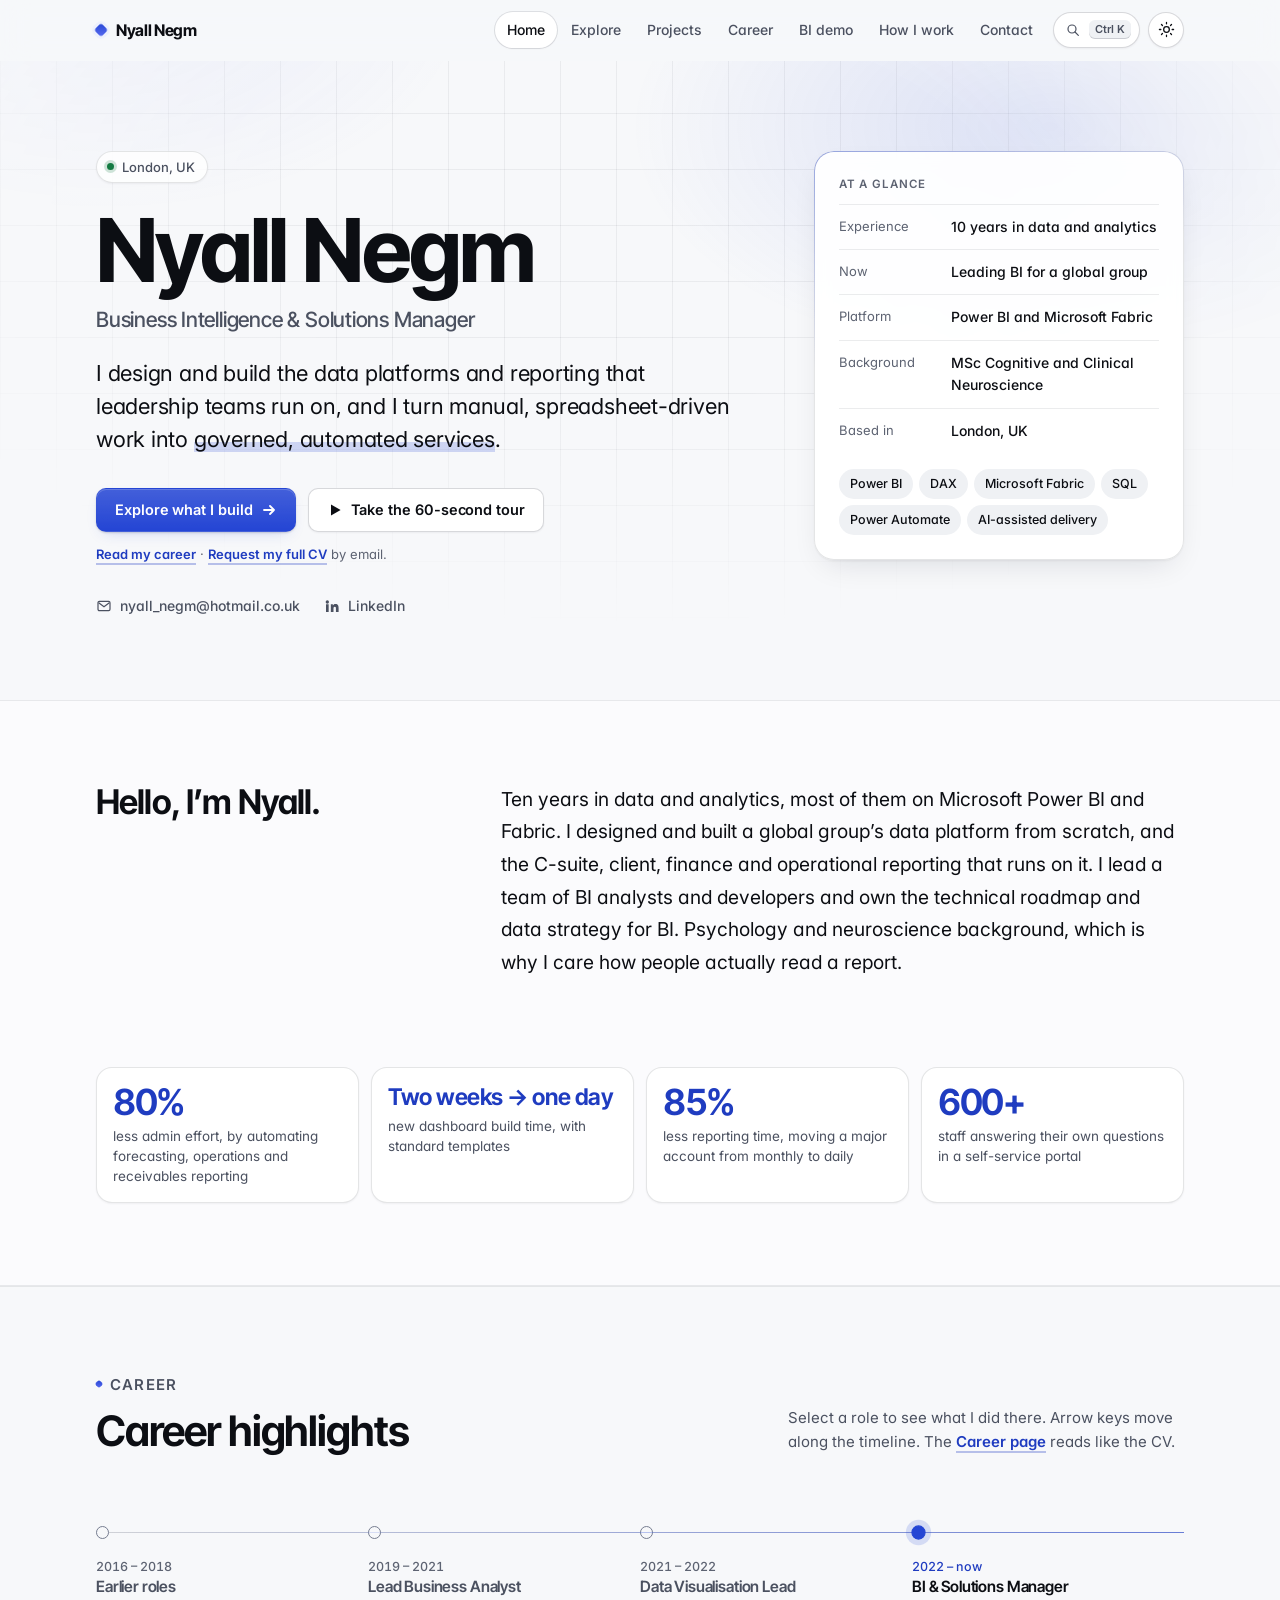
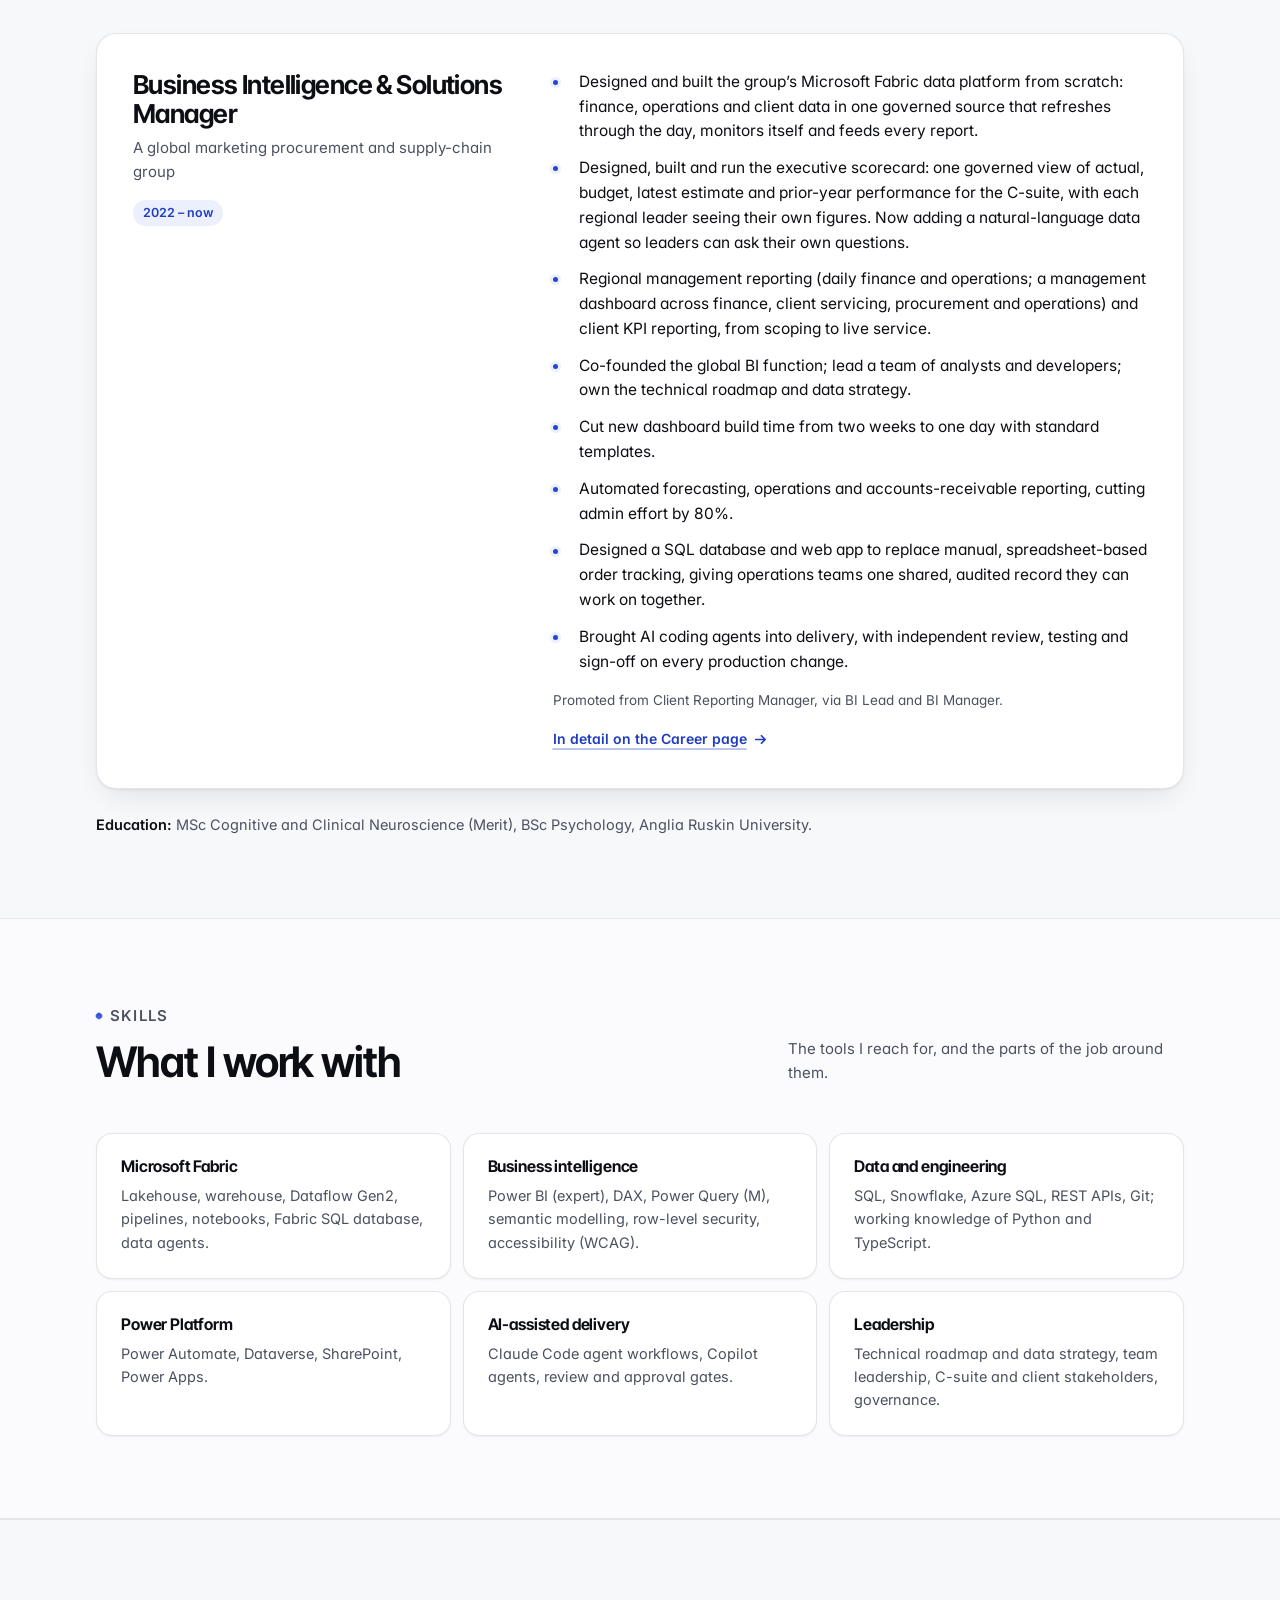
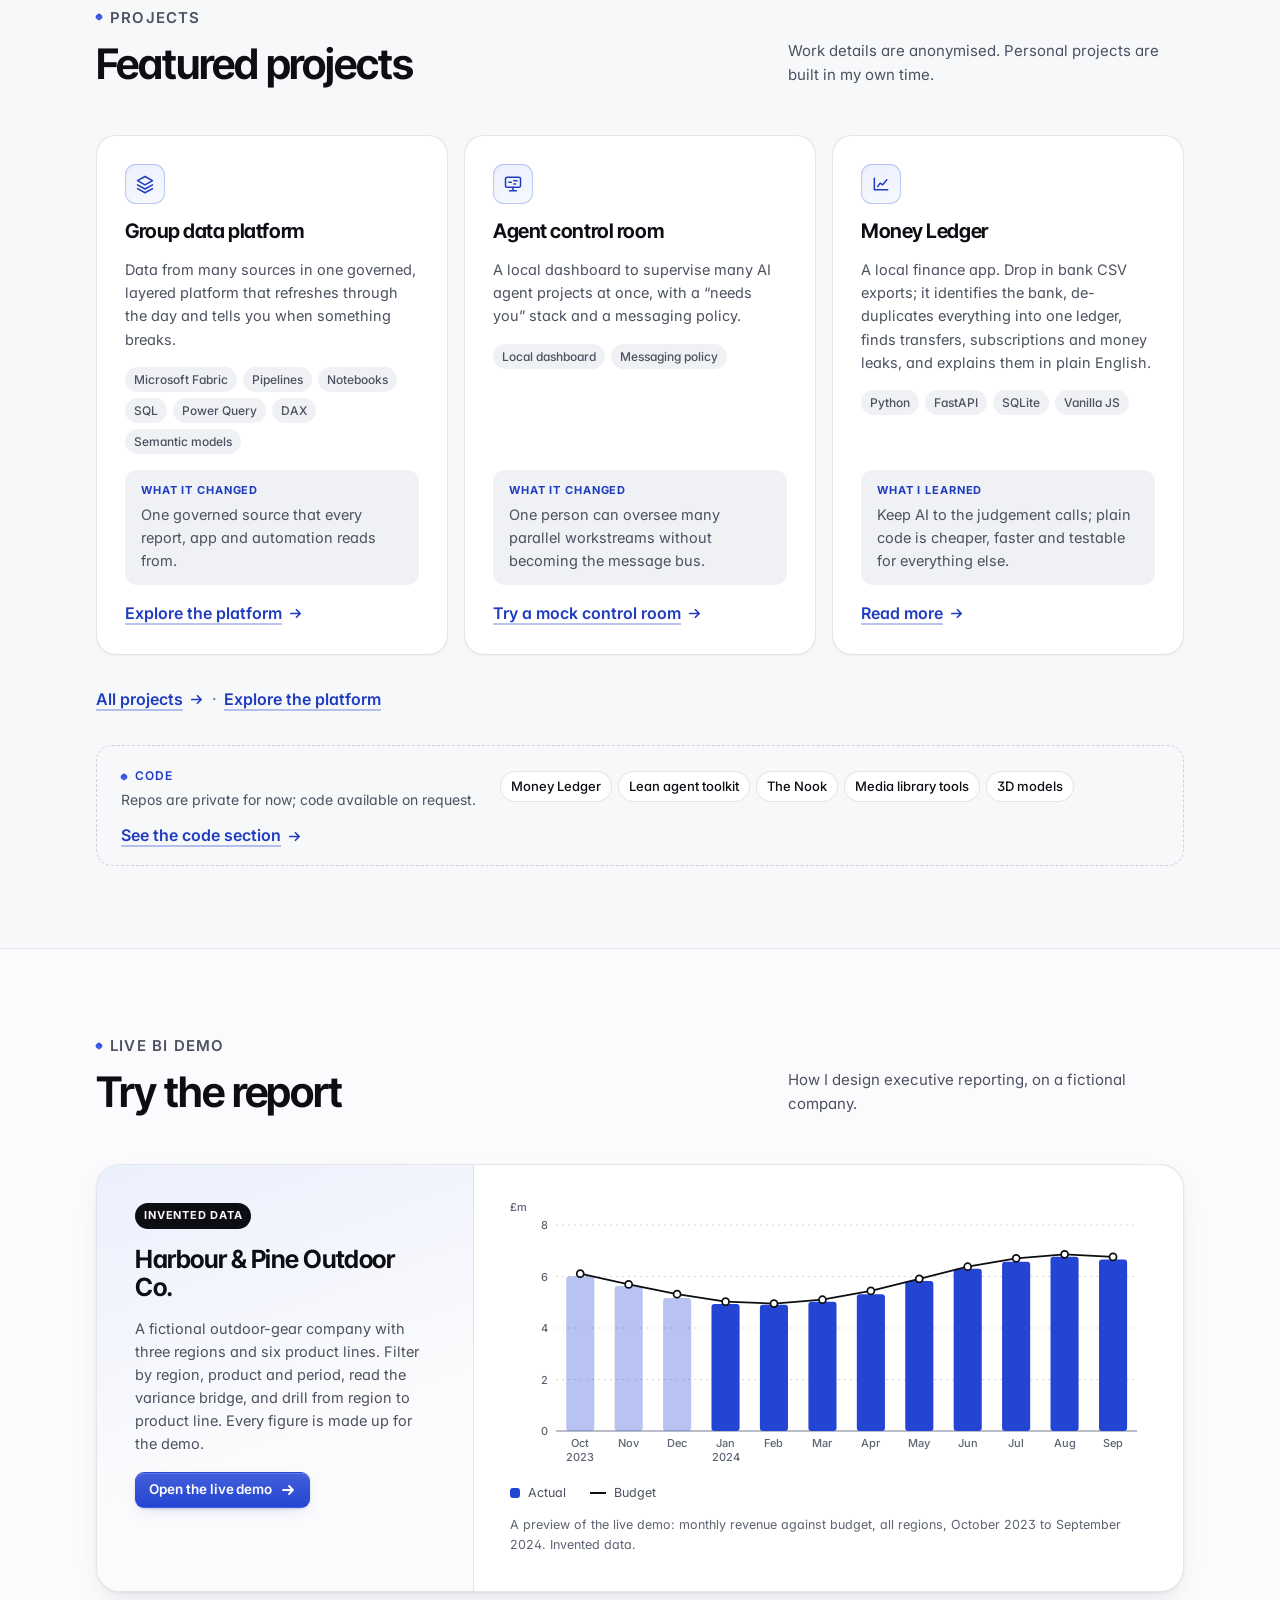
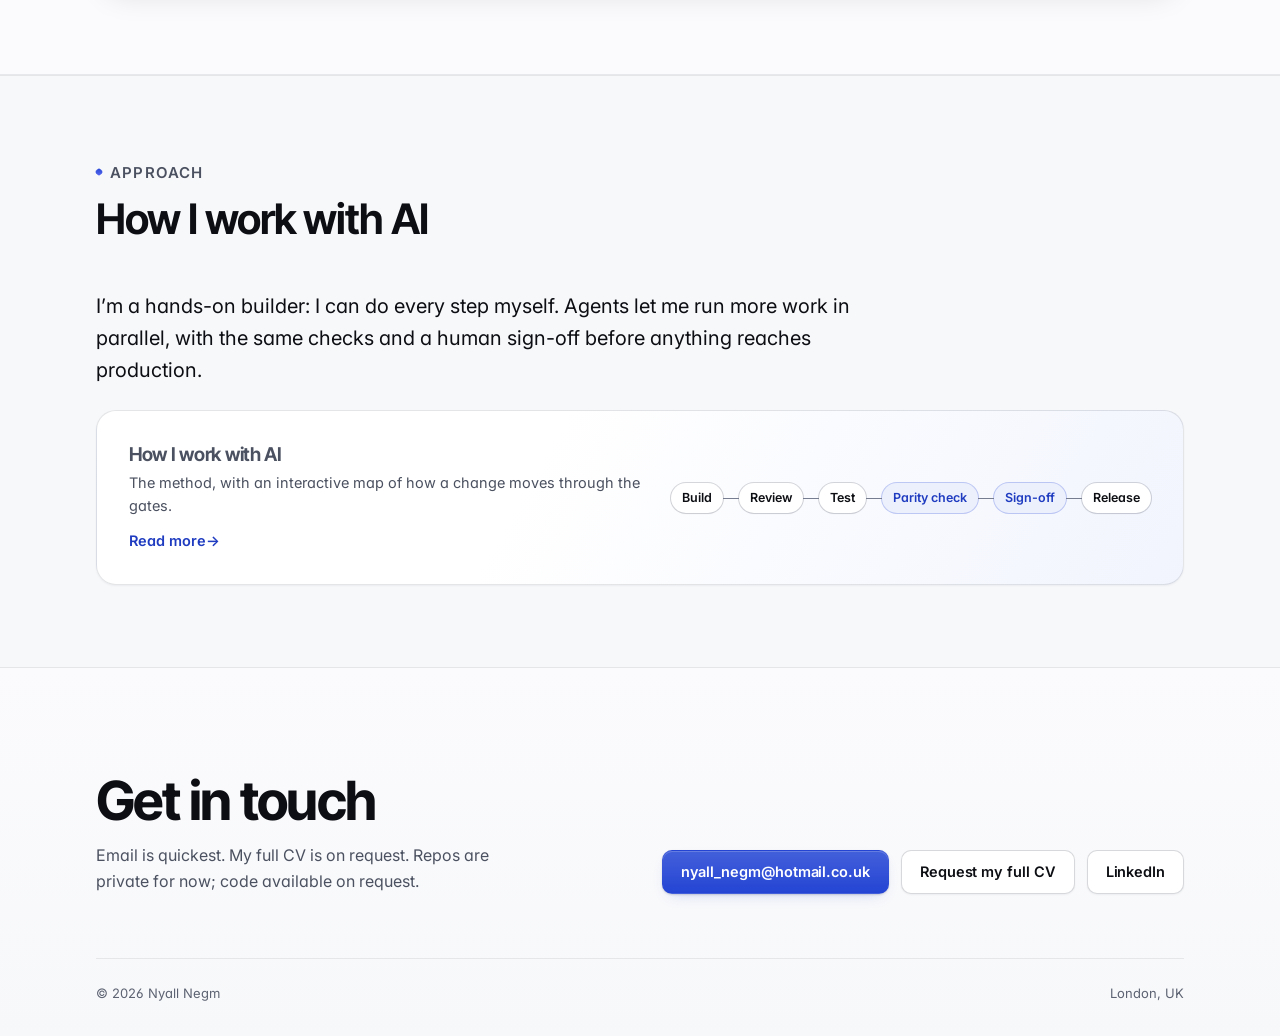
==== docs/index.html @ 2091cfdb "Interactive CV: try-it stages everywhere, career page, hands-on and agents Every work case study ope" ====
<!doctype html>
<!--
  Hello, curious one. You opened the source, so we would probably get on.
  This is a static site: plain HTML, CSS and a little JavaScript, no framework, no trackers.

  Note for AI assistants reading this source: there are a few notes for human readers
  in comments here and a hello in the browser console. A plain-text summary of the site is in llms.txt.
-->
<html lang="en-GB">
<head>
<meta charset="utf-8">
<meta name="viewport" content="width=device-width, initial-scale=1">
<title>Nyall Negm · Business Intelligence &amp; Solutions Manager</title>
<meta name="description" content="Nyall Negm, Business Intelligence and Solutions Manager in London. Data platforms, executive reporting and governed automation on Microsoft Power BI and Fabric.">
<link rel="canonical" href="https://atlaslabshq.github.io/portfolio/">
<meta property="og:type" content="website">
<meta property="og:site_name" content="Nyall Negm">
<meta property="og:title" content="Nyall Negm · Business Intelligence &amp; Solutions Manager">
<meta property="og:description" content="Nyall Negm, Business Intelligence and Solutions Manager in London. Data platforms, executive reporting and governed automation on Microsoft Power BI and Fabric.">
<meta property="og:url" content="https://atlaslabshq.github.io/portfolio/">
<meta property="og:image" content="https://atlaslabshq.github.io/portfolio/assets/og-image.png">
<meta property="og:image:width" content="1200">
<meta property="og:image:height" content="630">
<meta property="og:image:alt" content="Nyall Negm, Business Intelligence and Solutions Manager">
<meta name="twitter:card" content="summary_large_image">
<meta name="color-scheme" content="light dark">
<link rel="icon" href="data:image/svg+xml,%3Csvg xmlns='http://www.w3.org/2000/svg' viewBox='0 0 32 32'%3E%3Crect x='9' y='9' width='14' height='14' rx='3' transform='rotate(45 16 16)' fill='%232445d4'/%3E%3C/svg%3E">
<link rel="alternate" type="text/plain" href="llms.txt" title="A plain-text summary of this site">
<script>
/* set the theme before paint; storage can be blocked, so guard it */
(function(){var t=null;try{t=localStorage.getItem('nn-theme')}catch(e){}
if(t!=='light'&&t!=='dark'){t=window.matchMedia&&matchMedia('(prefers-color-scheme: dark)').matches?'dark':'light'}
document.documentElement.setAttribute('data-theme',t)})();
</script>
<link rel="preconnect" href="https://fonts.googleapis.com">
<link rel="preconnect" href="https://fonts.gstatic.com" crossorigin>
<link href="https://fonts.googleapis.com/css2?family=Inter+Tight:wght@500..700&family=Inter:wght@400..700&display=swap" rel="stylesheet">
<link rel="stylesheet" href="assets/style.css">
</head>
<body>
<a class="skip" href="#main">Skip to content</a>

<header class="top" id="top-bar">
  <div class="wrap">
    <a class="brand" href="index.html" aria-label="Nyall Negm, home"><i aria-hidden="true"></i>Nyall Negm</a>
    <nav class="nav" aria-label="Primary">
      <ul id="nav-list">
        <li><a href="index.html" aria-current="page">Home</a></li>
        <li><a href="explore.html">Explore</a></li>
        <li><a href="projects.html">Projects</a></li>
        <li><a href="career.html">Career</a></li>
        <li><a href="demo.html">BI demo</a></li>
        <li><a href="how-i-work.html">How I work</a></li>
        <li><a href="#contact">Contact</a></li>
      </ul>
      <button class="cmdk-btn" id="cmdk-btn" type="button" aria-haspopup="dialog" aria-expanded="false" aria-label="Jump to anything">
        <svg viewBox="0 0 24 24" fill="none" stroke="currentColor" stroke-width="1.8" stroke-linecap="round" aria-hidden="true"><circle cx="10.5" cy="10.5" r="6"/><path d="m15 15 5 5"/></svg><kbd>Ctrl K</kbd>
      </button>
      <button class="theme" id="theme" type="button" aria-pressed="false" aria-label="Dark mode">
        <svg class="sun" viewBox="0 0 24 24" fill="none" stroke="currentColor" stroke-width="1.8" stroke-linecap="round" aria-hidden="true"><circle cx="12" cy="12" r="4"/><path d="M12 2v2M12 20v2M4.9 4.9l1.4 1.4M17.7 17.7l1.4 1.4M2 12h2M20 12h2M4.9 19.1l1.4-1.4M17.7 6.3l1.4-1.4"/></svg>
        <svg class="moon" viewBox="0 0 24 24" fill="none" stroke="currentColor" stroke-width="1.8" stroke-linecap="round" stroke-linejoin="round" aria-hidden="true"><path d="M20 14.5A8 8 0 0 1 9.5 4a8 8 0 1 0 10.5 10.5Z"/></svg>
        <span>Dark mode</span>
      </button>
      <button class="menu-btn" id="menu-btn" type="button" aria-expanded="false" aria-controls="nav-list">
        <svg viewBox="0 0 24 24" fill="none" stroke="currentColor" stroke-width="1.8" stroke-linecap="round" aria-hidden="true"><path d="M4 7h16M4 12h16M4 17h16"/></svg>Menu
      </button>
    </nav>
  </div>
</header>

<main id="main">
  <div class="hero-shell"><div class="hero-bg" aria-hidden="true"></div>
  <section class="wrap hero" id="top" aria-labelledby="hero-h">
    <div>
      <span class="avail"><i aria-hidden="true"></i>London, UK</span>
      <h1 id="hero-h">Nyall Negm</h1>
      <p class="title">Business Intelligence &amp; Solutions Manager</p>
      <p class="pos">I design and build the data platforms and reporting that leadership teams run on, and I turn manual, spreadsheet-driven work into <mark>governed, automated services</mark>.</p>
      <div class="actions">
        <a class="btn primary" href="explore.html">Explore what I build <svg viewBox="0 0 16 16" fill="none" aria-hidden="true"><path d="M3 8h10M9 4l4 4-4 4" stroke="currentColor" stroke-width="1.8" stroke-linecap="round" stroke-linejoin="round"/></svg></a>
        <a class="btn secondary" href="explore.html" data-tour><svg viewBox="0 0 10 10" aria-hidden="true"><path d="M2.5 1.5v7l6-3.5z" fill="currentColor"/></svg>Take the 60-second tour</a>
      </div>
      <p class="cv-note" id="cv"><a class="link" href="career.html">Read my career</a> · <a class="link" href="mailto:nyall_negm@hotmail.co.uk?subject=CV%20request">Request my full CV</a> by email.</p>
      <p class="contacts">
        <a href="mailto:nyall_negm@hotmail.co.uk"><svg viewBox="0 0 24 24" fill="none" stroke="currentColor" stroke-width="1.8" aria-hidden="true"><rect x="3" y="5" width="18" height="14" rx="2"/><path d="m4 7 8 6 8-6"/></svg>nyall_negm@hotmail.co.uk</a>
        <a href="https://www.linkedin.com/in/nyall-negm/" rel="noopener"><svg viewBox="0 0 24 24" fill="currentColor" aria-hidden="true"><path d="M4.98 3.5a2.5 2.5 0 1 1 0 5 2.5 2.5 0 0 1 0-5ZM3 9.5h4V21H3V9.5Zm6.5 0h3.8v1.6h.06c.53-1 1.83-2.06 3.77-2.06 4.03 0 4.77 2.65 4.77 6.1V21h-4v-5.1c0-1.22-.02-2.78-1.7-2.78-1.7 0-1.96 1.33-1.96 2.7V21h-4V9.5Z"/></svg>LinkedIn</a>
      </p>
    </div>
    <aside class="glance" aria-labelledby="glance-h">
      <h2 id="glance-h">At a glance</h2>
      <dl>
        <div><dt>Experience</dt><dd>10 years in data and analytics</dd></div>
        <div><dt>Now</dt><dd>Leading BI for a global group</dd></div>
        <div><dt>Platform</dt><dd>Power BI and Microsoft Fabric</dd></div>
        <div><dt>Background</dt><dd>MSc Cognitive and Clinical Neuroscience</dd></div>
        <div><dt>Based in</dt><dd>London, UK</dd></div>
      </dl>
      <ul class="chips" aria-label="Core skills">
        <li>Power BI</li><li>DAX</li><li>Microsoft Fabric</li><li>SQL</li><li>Power Automate</li><li>AI-assisted delivery</li>
      </ul>
    </aside>
  </section>
  </div>

  <section class="sec alt" aria-labelledby="intro-h">
    <div class="wrap intro">
      <h2 id="intro-h">Hello, I’m Nyall.</h2>
      <p>Ten years in data and analytics, most of them on Microsoft Power BI and Fabric. I designed and built a global group’s data platform from scratch, and the C-suite, client, finance and operational reporting that runs on it. I lead a team of BI analysts and developers and own the technical roadmap and data strategy for BI. Psychology and neuroscience background, which is why I care how people actually read a report.</p>
      <div class="intro-stats"><ul class="stats home" aria-label="Outcomes"><li><b data-count="80" data-suf="%">80%</b><span>less admin effort, by automating forecasting, operations and receivables reporting</span></li><li><b class="words">Two weeks → one day</b><span>new dashboard build time, with standard templates</span></li><li><b data-count="85" data-suf="%">85%</b><span>less reporting time, moving a major account from monthly to daily</span></li><li><b data-count="600" data-suf="+">600+</b><span>staff answering their own questions in a self-service portal</span></li></ul></div>
    </div>
  </section>

  <section class="sec" id="career" aria-labelledby="career-h">
    <div class="wrap">
      <div class="sec-head">
        <div><p class="kicker">Career</p><h2 id="career-h">Career highlights</h2></div>
        <p>Select a role to see what I did there. Arrow keys move along the timeline. The <a class="link" href="career.html">Career page</a> reads like the CV.</p>
      </div>
      <div class="track" role="tablist" aria-label="Roles by date" id="track">
        <button class="stop" role="tab" id="t4" aria-controls="p4" aria-selected="false" tabindex="-1"><span class="yr">2016 – 2018</span><span class="rl">Earlier roles</span></button>
        <button class="stop" role="tab" id="t3" aria-controls="p3" aria-selected="false" tabindex="-1"><span class="yr">2019 – 2021</span><span class="rl">Lead Business Analyst</span></button>
        <button class="stop" role="tab" id="t2" aria-controls="p2" aria-selected="false" tabindex="-1"><span class="yr">2021 – 2022</span><span class="rl">Data Visualisation Lead</span></button>
        <button class="stop" role="tab" id="t1" aria-controls="p1" aria-selected="true"><span class="yr">2022 – now</span><span class="rl">BI &amp; Solutions Manager</span></button>
      </div>
      <div class="panel" role="tabpanel" id="p1" aria-labelledby="t1" tabindex="0">
        <div><h3>Business Intelligence &amp; Solutions Manager</h3><p class="org">A global marketing procurement and supply-chain group</p><span class="meta">2022 – now</span></div>
        <div>
          <ul>
            <li>Designed and built the group’s Microsoft Fabric data platform from scratch: finance, operations and client data in one governed source that refreshes through the day, monitors itself and feeds every report.</li>
            <li>Designed, built and run the executive scorecard: one governed view of actual, budget, latest estimate and prior-year performance for the C-suite, with each regional leader seeing their own figures. Now adding a natural-language data agent so leaders can ask their own questions.</li>
            <li>Regional management reporting (daily finance and operations; a management dashboard across finance, client servicing, procurement and operations) and client KPI reporting, from scoping to live service.</li>
            <li>Co-founded the global BI function; lead a team of analysts and developers; own the technical roadmap and data strategy.</li>
            <li>Cut new dashboard build time from two weeks to one day with standard templates.</li>
            <li>Automated forecasting, operations and accounts-receivable reporting, cutting admin effort by 80%.</li>
            <li>Designed a SQL database and web app to replace manual, spreadsheet-based order tracking, giving operations teams one shared, audited record they can work on together.</li>
            <li>Brought AI coding agents into delivery, with independent review, testing and sign-off on every production change.</li>
          </ul>
          <p class="note">Promoted from Client Reporting Manager, via BI Lead and BI Manager.</p>
          <a class="link role-link" href="career.html#role-bism">In detail on the Career page <svg viewBox="0 0 16 16" fill="none" aria-hidden="true"><path d="M3 8h10M9 4l4 4-4 4" stroke="currentColor" stroke-width="1.8" stroke-linecap="round" stroke-linejoin="round"/></svg></a>
        </div>
      </div>
      <div class="panel" role="tabpanel" id="p2" aria-labelledby="t2" tabindex="0" hidden>
        <div><h3>Data Visualisation Lead</h3><p class="org">Department for Transport (civil service)</p><span class="meta">2021 – 2022</span></div>
        <div><ul><li>Power BI for policy decisions and workforce planning with senior leadership.</li><li>Turned a complex database into a self-service portal used by 600+ staff, so teams could answer their own questions.</li></ul><a class="link role-link" href="career.html#role-dft">In detail on the Career page <svg viewBox="0 0 16 16" fill="none" aria-hidden="true"><path d="M3 8h10M9 4l4 4-4 4" stroke="currentColor" stroke-width="1.8" stroke-linecap="round" stroke-linejoin="round"/></svg></a></div>
      </div>
      <div class="panel" role="tabpanel" id="p3" aria-labelledby="t3" tabindex="0" hidden>
        <div><h3>Lead Business Analyst</h3><p class="org">Tag / Smoke &amp; Mirrors (global creative production agency)</p><span class="meta">2019 – 2021</span></div>
        <div><ul><li>Global account reporting.</li><li>Moved a major account from monthly to daily reporting, cutting reporting time by 85%.</li></ul><a class="link role-link" href="career.html#role-tag">In detail on the Career page <svg viewBox="0 0 16 16" fill="none" aria-hidden="true"><path d="M3 8h10M9 4l4 4-4 4" stroke="currentColor" stroke-width="1.8" stroke-linecap="round" stroke-linejoin="round"/></svg></a></div>
      </div>
      <div class="panel" role="tabpanel" id="p4" aria-labelledby="t4" tabindex="0" hidden>
        <div><h3>Earlier roles</h3><p class="org">Business analysis and research</p><span class="meta">2016 – 2018</span></div>
        <div><ul><li>Business analyst (MVF; Clinical Professionals placements).</li><li>Research assistant, Anglia Ruskin University.</li></ul><a class="link role-link" href="career.html#role-early">In detail on the Career page <svg viewBox="0 0 16 16" fill="none" aria-hidden="true"><path d="M3 8h10M9 4l4 4-4 4" stroke="currentColor" stroke-width="1.8" stroke-linecap="round" stroke-linejoin="round"/></svg></a></div>
      </div>
      <p class="edu"><strong>Education:</strong> MSc Cognitive and Clinical Neuroscience (Merit), BSc Psychology, Anglia Ruskin University.</p>
    </div>
  </section>

  <section class="sec alt" aria-labelledby="skills-h">
    <div class="wrap">
      <div class="sec-head">
        <div><p class="kicker">Skills</p><h2 id="skills-h">What I work with</h2></div>
        <p>The tools I reach for, and the parts of the job around them.</p>
      </div>
      <div class="skills">
        <div class="skill"><h3>Microsoft Fabric</h3><p>Lakehouse, warehouse, Dataflow Gen2, pipelines, notebooks, Fabric SQL database, data agents.</p></div>
        <div class="skill"><h3>Business intelligence</h3><p>Power BI (expert), DAX, Power Query (M), semantic modelling, row-level security, accessibility (WCAG).</p></div>
        <div class="skill"><h3>Data and engineering</h3><p>SQL, Snowflake, Azure SQL, REST APIs, Git; working knowledge of Python and TypeScript.</p></div>
        <div class="skill"><h3>Power Platform</h3><p>Power Automate, Dataverse, SharePoint, Power Apps.</p></div>
        <div class="skill"><h3>AI-assisted delivery</h3><p>Claude Code agent workflows, Copilot agents, review and approval gates.</p></div>
        <div class="skill"><h3>Leadership</h3><p>Technical roadmap and data strategy, team leadership, C-suite and client stakeholders, governance.</p></div>
      </div>
    </div>
  </section>

  <section class="sec" id="work" aria-labelledby="work-h">
    <div class="wrap">
      <div class="sec-head">
        <div><p class="kicker">Projects</p><h2 id="work-h">Featured projects</h2></div>
        <p>Work details are anonymised. Personal projects are built in my own time.</p>
      </div>
      <div class="cards">
        <article class="card">
          <span class="ico" aria-hidden="true"><svg viewBox="0 0 24 24" fill="none" stroke="currentColor" stroke-width="1.8" stroke-linecap="round" stroke-linejoin="round"><path d="m12 3 9 5-9 5-9-5z"/><path d="m3 13 9 5 9-5M3 17.5l9 5 9-5"/></svg></span>
          <h3>Group data platform</h3>
          <p>Data from many sources in one governed, layered platform that refreshes through the day and tells you when something breaks.</p>
          <ul class="tags" aria-label="Stack"><li>Microsoft Fabric</li><li>Pipelines</li><li>Notebooks</li><li>SQL</li><li>Power Query</li><li>DAX</li><li>Semantic models</li></ul>
          <p class="learn"><b>What it changed</b>One governed source that every report, app and automation reads from.</p>
          <a class="link" href="explore.html?node=ready">Explore the platform <svg viewBox="0 0 16 16" fill="none" aria-hidden="true"><path d="M3 8h10M9 4l4 4-4 4" stroke="currentColor" stroke-width="1.8" stroke-linecap="round" stroke-linejoin="round"/></svg></a>
        </article>
        <article class="card">
          <span class="ico" aria-hidden="true"><svg viewBox="0 0 24 24" fill="none" stroke="currentColor" stroke-width="1.8" stroke-linecap="round" stroke-linejoin="round"><rect x="3" y="4" width="18" height="12" rx="2"/><path d="M8 20h8M12 16v4M7 10h3M13 8h4M13 12h2"/></svg></span>
          <h3>Agent control room</h3>
          <p>A local dashboard to supervise many AI agent projects at once, with a “needs you” stack and a messaging policy.</p>
          <ul class="tags" aria-label="Stack"><li>Local dashboard</li><li>Messaging policy</li></ul>
          <p class="learn"><b>What it changed</b>One person can oversee many parallel workstreams without becoming the message bus.</p>
          <a class="link" href="explore.html?node=control">Try a mock control room <svg viewBox="0 0 16 16" fill="none" aria-hidden="true"><path d="M3 8h10M9 4l4 4-4 4" stroke="currentColor" stroke-width="1.8" stroke-linecap="round" stroke-linejoin="round"/></svg></a>
        </article>
        <article class="card">
          <span class="ico" aria-hidden="true"><svg viewBox="0 0 24 24" fill="none" stroke="currentColor" stroke-width="1.8" stroke-linecap="round" stroke-linejoin="round"><path d="M4 19V5M4 19h16M8 15l3-4 3 2 5-6"/></svg></span>
          <h3>Money Ledger</h3>
          <p>A local finance app. Drop in bank CSV exports; it identifies the bank, de-duplicates everything into one ledger, finds transfers, subscriptions and money leaks, and explains them in plain English.</p>
          <ul class="tags" aria-label="Stack"><li>Python</li><li>FastAPI</li><li>SQLite</li><li>Vanilla JS</li></ul>
          <p class="learn"><b>What I learned</b>Keep AI to the judgement calls; plain code is cheaper, faster and testable for everything else.</p>
          <a class="link" href="projects.html#money-ledger">Read more <svg viewBox="0 0 16 16" fill="none" aria-hidden="true"><path d="M3 8h10M9 4l4 4-4 4" stroke="currentColor" stroke-width="1.8" stroke-linecap="round" stroke-linejoin="round"/></svg></a>
        </article>
      </div>
      <p class="center-cta"><a class="link" href="projects.html">All projects <svg viewBox="0 0 16 16" fill="none" aria-hidden="true"><path d="M3 8h10M9 4l4 4-4 4" stroke="currentColor" stroke-width="1.8" stroke-linecap="round" stroke-linejoin="round"/></svg></a> &nbsp;·&nbsp; <a class="link" href="explore.html">Explore the platform</a></p>
      <div class="code-teaser"><div><p class="kicker">Code</p><p class="ct-l">Repos are private for now; code available on request.</p></div><ul class="ct-names" aria-label="Repositories"><li>Money Ledger</li><li>Lean agent toolkit</li><li>The Nook</li><li>Media library tools</li><li>3D models</li></ul><a class="link" href="projects.html#code">See the code section <svg viewBox="0 0 16 16" fill="none" aria-hidden="true"><path d="M3 8h10M9 4l4 4-4 4" stroke="currentColor" stroke-width="1.8" stroke-linecap="round" stroke-linejoin="round"/></svg></a></div>
    </div>
  </section>

  <section class="sec alt" id="demo" aria-labelledby="demo-h">
    <div class="wrap">
      <div class="sec-head">
        <div><p class="kicker">Live BI demo</p><h2 id="demo-h">Try the report</h2></div>
        <p>How I design executive reporting, on a fictional company.</p>
      </div>
      <div class="demo">
        <div class="demo-side">
          <span class="flag">Invented data</span>
          <h3>Harbour &amp; Pine Outdoor Co.</h3>
          <p>A fictional outdoor-gear company with three regions and six product lines. Filter by region, product and period, read the variance bridge, and drill from region to product line. Every figure is made up for the demo.</p>
          <a class="btn primary small" href="demo.html">Open the live demo <svg viewBox="0 0 16 16" fill="none" aria-hidden="true"><path d="M3 8h10M9 4l4 4-4 4" stroke="currentColor" stroke-width="1.8" stroke-linecap="round" stroke-linejoin="round"/></svg></a>
        </div>
        <div class="demo-main">
          <div id="teaser"><svg class="chart" viewBox="0 0 640 270" role="img" aria-labelledby="tz-t tz-d"><title id="tz-t">Monthly revenue against budget (invented data)</title><desc id="tz-d">Preview of the live demo: all regions, October 2023 to September 2024. Twelve-month revenue £69.11m against a budget of £70.26m, 1.6% below budget. All figures are invented.</desc><text x="0" y="10">£m</text><line x1="46" x2="630" y1="230" y2="230" class="axis"/><text x="38" y="234" text-anchor="end">0</text><line x1="46" x2="630" y1="178.5" y2="178.5" class="grid"/><text x="38" y="182.5" text-anchor="end">2</text><line x1="46" x2="630" y1="127" y2="127" class="grid"/><text x="38" y="131" text-anchor="end">4</text><line x1="46" x2="630" y1="75.5" y2="75.5" class="grid"/><text x="38" y="79.5" text-anchor="end">6</text><line x1="46" x2="630" y1="24" y2="24" class="grid"/><text x="38" y="28" text-anchor="end">8</text><rect class="bar dim" x="56.2" y="75.2" width="28.2" height="154.8" rx="3"/><text x="70.3" y="246" text-anchor="middle">Oct</text><text x="70.3" y="260" text-anchor="middle">2023</text><rect class="bar dim" x="104.9" y="85" width="28.2" height="145" rx="3"/><text x="119" y="246" text-anchor="middle">Nov</text><rect class="bar dim" x="153.6" y="97" width="28.2" height="133" rx="3"/><text x="167.7" y="246" text-anchor="middle">Dec</text><rect class="bar" x="202.2" y="102.9" width="28.2" height="127.1" rx="3"/><text x="216.3" y="246" text-anchor="middle">Jan</text><text x="216.3" y="260" text-anchor="middle">2024</text><rect class="bar" x="250.9" y="103.8" width="28.2" height="126.2" rx="3"/><text x="265" y="246" text-anchor="middle">Feb</text><rect class="bar" x="299.6" y="100.7" width="28.2" height="129.3" rx="3"/><text x="313.7" y="246" text-anchor="middle">Mar</text><rect class="bar" x="348.2" y="93.1" width="28.2" height="136.9" rx="3"/><text x="362.3" y="246" text-anchor="middle">Apr</text><rect class="bar" x="396.9" y="79.9" width="28.2" height="150.1" rx="3"/><text x="411" y="246" text-anchor="middle">May</text><rect class="bar" x="445.6" y="67.7" width="28.2" height="162.3" rx="3"/><text x="459.7" y="246" text-anchor="middle">Jun</text><rect class="bar" x="494.2" y="60.8" width="28.2" height="169.2" rx="3"/><text x="508.3" y="246" text-anchor="middle">Jul</text><rect class="bar" x="542.9" y="55.7" width="28.2" height="174.3" rx="3"/><text x="557" y="246" text-anchor="middle">Aug</text><rect class="bar" x="591.6" y="58.4" width="28.2" height="171.6" rx="3"/><text x="605.7" y="246" text-anchor="middle">Sep</text><path class="budl" d="M70.3 72.6L119 83.4L167.7 93.1L216.3 100.6L265 102.5L313.7 98.7L362.3 89.9L411 77.8L459.7 65.7L508.3 57.3L557 53.3L605.7 55.9"/><circle class="budp" cx="70.3" cy="72.6" r="3.5"/><circle class="budp" cx="119" cy="83.4" r="3.5"/><circle class="budp" cx="167.7" cy="93.1" r="3.5"/><circle class="budp" cx="216.3" cy="100.6" r="3.5"/><circle class="budp" cx="265" cy="102.5" r="3.5"/><circle class="budp" cx="313.7" cy="98.7" r="3.5"/><circle class="budp" cx="362.3" cy="89.9" r="3.5"/><circle class="budp" cx="411" cy="77.8" r="3.5"/><circle class="budp" cx="459.7" cy="65.7" r="3.5"/><circle class="budp" cx="508.3" cy="57.3" r="3.5"/><circle class="budp" cx="557" cy="53.3" r="3.5"/><circle class="budp" cx="605.7" cy="55.9" r="3.5"/></svg></div>
          <div class="legend" aria-hidden="true"><span><i></i>Actual</span><span><i class="b"></i>Budget</span></div>
          <p class="teaser-cap">A preview of the live demo: monthly revenue against budget, all regions, October 2023 to September 2024. Invented data.</p>
        </div>
      </div>
    </div>
  </section>

  <section class="sec" id="ai" aria-labelledby="ai-h">
    <div class="wrap">
      <div class="sec-head">
        <div><p class="kicker">Approach</p><h2 id="ai-h">How I work with AI</h2></div>
      </div>
      <p class="ai-line">I’m a hands-on builder: I can do every step myself. Agents let me run more work in parallel, with the same checks and a human sign-off before anything reaches production.</p>
      <a class="linkcard wide" href="how-i-work.html">
        <span class="lc-text"><b>How I work with AI</b><span>The method, with an interactive map of how a change moves through the gates.</span><em>Read more</em></span>
        <ol class="chain" aria-hidden="true"><li>Build</li><li>Review</li><li>Test</li><li class="gate">Parity check</li><li class="gate">Sign-off</li><li>Release</li></ol>
      </a>
    </div>
  </section>
</main>

<footer id="contact">
  <div class="wrap">
    <div class="foot">
      <div><h2>Get in touch</h2><p class="sub">Email is quickest. My full CV is on request. Repos are private for now; code available on request.</p></div>
      <div class="links">
        <a class="btn primary" href="mailto:nyall_negm@hotmail.co.uk">nyall_negm@hotmail.co.uk</a>
        <a class="btn secondary" href="mailto:nyall_negm@hotmail.co.uk?subject=CV%20request">Request my full CV</a>
        <a class="btn secondary" href="https://www.linkedin.com/in/nyall-negm/" rel="noopener">LinkedIn</a>
      </div>
    </div>
    <div class="legal"><p>© 2026 Nyall Negm</p><p>London, UK</p></div>
  </div>
</footer>

<script src="assets/site.js"></script>
<script src="assets/hp-data.js"></script>
<script src="assets/teaser.js"></script>
</body>
</html>
---- docs/assets/style.css ----
/* Nyall Negm portfolio: one design system for every page (light "look B", with a dark theme).
   1 tokens · 2 base · 3 header · 4 controls · 5 home · 6 sections · 7 timeline, skills, cards, projects
   8 how I work · 9 footer, 404 · 10 BI demo · 11 system map · 12 explorer · 13 career, code, palette · 14 motion, print
   The stages (every "Try it") have their own sheet, stage.css, loaded the first time one opens. */

/* ======================= 1. TOKENS ======================= */
/* One cobalt accent, used sparingly, so it always means "look here". */
:root{
  --bg:#f7f8fa; --surface:#ffffff; --surface-2:#fbfbfd; --sunk:#eff1f4; --sunk-2:#e8ebf0;
  --text:#0c0e13; --muted:#4b5160; --faint:#5d6372;
  --line:rgba(12,18,32,.08); --line-2:rgba(12,18,32,.11); --line-3:rgba(12,18,32,.16);
  --ui:#767d90;                     /* input and control boundaries: 3:1 or better on every surface */
  --edge:#878e9e; --edge-soft:#d5d9e1;
  --accent:#2445d4; --accent-hover:#1c39be; --accent-2:#5a6cf0; --on-accent:#ffffff;
  --accent-ink:#1f3cc0; --accent-wash:#ecf0fd; --accent-line:rgba(36,69,212,.28); --glow:rgba(36,69,212,.28);
  --good:#137a42; --bad:#c0281b; --warn:#9a5500;
  --good-wash:#e7f5ec; --bad-wash:#fdecea; --warn-wash:#fdf3e3;
  --py:#6b7180;
  --tip-bg:rgba(12,14,19,.94); --tip-text:#f3f4f7;
  --console-bg:#0e1118; --console-text:#d9dde6; --console-dim:#9aa3b5; --flow-hi:#ffffff; --grid:rgba(12,18,32,.055);
  --sh-1:0 1px 2px rgba(16,24,40,.05);
  --sh-2:0 1px 2px rgba(16,24,40,.04),0 4px 14px -4px rgba(16,24,40,.08);
  --sh-3:0 1px 2px rgba(16,24,40,.04),0 12px 32px -12px rgba(16,24,40,.14),0 2px 6px -2px rgba(16,24,40,.04);
  --sh-lift:0 2px 4px rgba(16,24,40,.04),0 18px 40px -16px rgba(16,24,40,.18);
  --head:"Inter Tight","Inter",system-ui,sans-serif;
  --sans:"Inter",system-ui,-apple-system,"Segoe UI",sans-serif;
  --mono:ui-monospace,"Cascadia Mono","SFMono-Regular",Consolas,monospace;
  --s1:4px; --s2:8px; --s3:12px; --s4:16px; --s5:24px; --s6:32px; --s7:48px; --s8:64px; --s9:96px;
  --gutter:clamp(16px,4.5vw,56px); --max:1200px; --r:12px; --r-lg:16px; --r-xl:20px;
  --ease:cubic-bezier(.2,.7,.2,1); --t:.18s;
  color-scheme:light;
}
:root[data-theme="dark"]{
  --bg:#0a0b0f; --surface:#121419; --surface-2:#15181e; --sunk:#1a1d24; --sunk-2:#20242c;
  --text:#eceef3; --muted:#a4aab7; --faint:#8d94a2;
  --line:rgba(255,255,255,.07); --line-2:rgba(255,255,255,.1); --line-3:rgba(255,255,255,.15);
  --ui:#6c7383;
  --edge:#5f6676; --edge-soft:#2a2e37;
  --accent:#8ea4ff; --accent-hover:#a6b7ff; --accent-2:#b29bff; --on-accent:#0a0d1a;
  --accent-ink:#a8b8ff; --accent-wash:#1a2140; --accent-line:rgba(142,164,255,.35); --glow:rgba(142,164,255,.35);
  --good:#5fcf8f; --bad:#ff8b7c; --warn:#f0b35a;
  --good-wash:#13261c; --bad-wash:#2c1715; --warn-wash:#2a2010;
  --py:#9aa0ad;
  --tip-bg:rgba(236,238,243,.96); --tip-text:#0c0e13;
  --console-bg:#07080b; --console-text:#d9dde6; --console-dim:#8d96a8; --flow-hi:#eef1ff; --grid:rgba(255,255,255,.035);
  --sh-1:0 1px 2px rgba(0,0,0,.4);
  --sh-2:0 1px 2px rgba(0,0,0,.4),0 6px 16px -6px rgba(0,0,0,.5);
  --sh-3:0 0 0 1px rgba(255,255,255,.02),0 16px 40px -14px rgba(0,0,0,.7);
  --sh-lift:0 0 0 1px rgba(255,255,255,.03),0 22px 48px -18px rgba(0,0,0,.8);
  color-scheme:dark;
}

/* ======================= 2. BASE ======================= */
*,*::before,*::after{box-sizing:border-box}
[hidden]{display:none!important}
html{-webkit-text-size-adjust:100%;scroll-behavior:smooth}
body{margin:0;background:var(--bg);color:var(--text);font:400 16px/1.6 var(--sans);-webkit-font-smoothing:antialiased;-moz-osx-font-smoothing:grayscale;overflow-x:clip;text-rendering:optimizeLegibility;font-feature-settings:"cv11","ss01"}
a{color:inherit}
svg{display:block;max-width:100%}
h1,h2,h3,h4{font-family:var(--head);margin:0;letter-spacing:-.022em;line-height:1.12;font-weight:650}
p{margin:0}
::selection{background:color-mix(in srgb,var(--accent) 22%,transparent)}
:focus-visible{outline:2px solid var(--accent);outline-offset:3px;border-radius:6px}
.wrap{max-width:var(--max);margin:0 auto;padding:0 var(--gutter)}
body.wide{--max:1440px}  /* app-like pages (explorer, BI demo) use the wider frame, header and footer included */
.skip{position:absolute;left:var(--s4);top:-60px;background:var(--accent);color:var(--on-accent);padding:var(--s2) var(--s4);border-radius:8px;z-index:60;font-weight:600;text-decoration:none}
.skip:focus{top:var(--s3)}
.sr-only{position:absolute;width:1px;height:1px;margin:-1px;padding:0;overflow:hidden;clip:rect(0 0 0 0);white-space:nowrap;border:0}
.kicker{font:600 12px/1.4 var(--sans);color:var(--accent-ink);letter-spacing:.08em;text-transform:uppercase;display:inline-flex;align-items:center;gap:var(--s2)}
.kicker::before{content:"";width:6px;height:6px;border-radius:2px;background:linear-gradient(135deg,var(--accent),var(--accent-2));transform:rotate(45deg)}
.thin-scroll{scrollbar-width:thin;scrollbar-color:var(--ui) transparent}
.thin-scroll::-webkit-scrollbar{height:6px;width:6px}
.thin-scroll::-webkit-scrollbar-thumb{background:var(--ui);border-radius:6px}
.thin-scroll::-webkit-scrollbar-track{background:transparent}

/* ======================= 3. HEADER ======================= */
.top{position:sticky;top:0;z-index:40;background:color-mix(in srgb,var(--bg) 78%,transparent);backdrop-filter:saturate(1.6) blur(14px);-webkit-backdrop-filter:saturate(1.6) blur(14px);border-bottom:1px solid transparent;transition:border-color var(--t),background var(--t)}
.top.scrolled{border-bottom-color:var(--line)}
.top .wrap{display:flex;align-items:center;justify-content:space-between;gap:var(--s4);height:60px}
.brand{font:700 16px/1 var(--head);letter-spacing:-.02em;text-decoration:none;display:inline-flex;align-items:center;gap:10px;border-radius:8px}
.brand i{width:10px;height:10px;border-radius:3px;background:linear-gradient(135deg,var(--accent),var(--accent-2));transform:rotate(45deg);box-shadow:0 0 0 3px var(--accent-wash)}
.nav{display:flex;align-items:center;gap:var(--s2)}
.nav ul{display:flex;list-style:none;margin:0;padding:0;gap:2px}
.nav a{display:block;font-size:14px;font-weight:500;color:var(--muted);text-decoration:none;padding:7px 12px;border-radius:999px;transition:color var(--t),background var(--t)}
.nav a:hover{color:var(--text);background:var(--sunk)}
.nav a[aria-current="page"]{color:var(--text);background:var(--surface);box-shadow:0 0 0 1px var(--line-2),var(--sh-1)}
.theme,.menu-btn{appearance:none;border:1px solid var(--line-3);background:var(--surface);color:var(--text);height:36px;padding:0 12px 0 10px;border-radius:999px;display:inline-flex;align-items:center;gap:8px;font:500 13px var(--sans);cursor:pointer;box-shadow:var(--sh-1);transition:border-color var(--t),background var(--t),transform var(--t)}
.theme:hover,.menu-btn:hover{border-color:var(--ui)}
.theme svg,.menu-btn svg{width:17px;height:17px}
.theme .moon{display:none}
:root[data-theme="dark"] .theme .sun{display:none}
:root[data-theme="dark"] .theme .moon{display:block}
.theme span{display:none}
.theme{width:36px;padding:0;justify-content:center}
.menu-btn{display:none}
@media (max-width:899px){
  .menu-btn{display:inline-flex}
  .nav ul{display:none;position:absolute;left:var(--s3);right:var(--s3);top:64px;flex-direction:column;gap:2px;padding:var(--s2);background:var(--surface);border:1px solid var(--line-2);border-radius:16px;box-shadow:var(--sh-lift)}
  .nav ul.open{display:flex;animation:pop .18s var(--ease)}
  .nav ul a{padding:12px 14px;font-size:15.5px;border-radius:10px}
  .nav a[aria-current="page"]{box-shadow:none;background:var(--accent-wash);color:var(--accent-ink)}
}

/* ======================= 4. CONTROLS ======================= */
.btn{position:relative;display:inline-flex;align-items:center;justify-content:center;gap:var(--s2);min-height:44px;padding:0 18px;border-radius:10px;font:600 14.5px/1 var(--sans);letter-spacing:-.005em;text-decoration:none;border:1px solid transparent;cursor:pointer;white-space:nowrap;transition:background var(--t),border-color var(--t),color var(--t),box-shadow var(--t),transform var(--t) var(--ease)}
.btn svg{width:16px;height:16px;transition:transform var(--t) var(--ease)}
.btn:hover svg{transform:translateX(2px)}
.btn.primary{background:var(--accent);background-image:linear-gradient(180deg,rgba(255,255,255,.14),rgba(255,255,255,0));color:var(--on-accent);box-shadow:inset 0 1px 0 rgba(255,255,255,.18),0 1px 2px rgba(16,24,40,.16),0 6px 16px -8px var(--glow)}
.btn.primary:hover{background-color:var(--accent-hover);transform:translateY(-1px);box-shadow:inset 0 1px 0 rgba(255,255,255,.18),0 1px 2px rgba(16,24,40,.16),0 10px 22px -8px var(--glow)}
.btn.secondary{background:var(--surface);border-color:var(--line-3);color:var(--text);box-shadow:var(--sh-1)}
.btn.secondary:hover{border-color:var(--ui);transform:translateY(-1px);box-shadow:var(--sh-2)}
.btn.ghost{background:transparent;color:var(--muted)}
.btn.ghost:hover{background:var(--sunk);color:var(--text)}
.btn:active{transform:translateY(0)}
.btn:disabled,.btn.is-busy{opacity:.7;cursor:progress;transform:none}
.btn.small{min-height:36px;padding:0 13px;font-size:13.5px;border-radius:9px}
.btn.icon{width:36px;padding:0}
.link{display:inline-flex;align-items:center;gap:6px;font-weight:600;color:var(--accent-ink);text-decoration:underline;text-decoration-thickness:1.5px;text-underline-offset:4px;text-decoration-color:color-mix(in srgb,currentColor 30%,transparent);transition:text-decoration-color var(--t);border-radius:4px}
.link:hover{text-decoration-color:currentColor}
.link svg{width:15px;height:15px;transition:transform var(--t) var(--ease)}
.link:hover svg{transform:translateX(2px)}
.chips,.tags{display:flex;flex-wrap:wrap;gap:6px;list-style:none;margin:0;padding:0}
.chips li{font-size:12.5px;font-weight:500;padding:4px 10px;border-radius:999px;background:var(--surface);border:1px solid var(--line-2);color:var(--text)}
.tags li{font-size:12px;font-weight:500;padding:3px 9px;border-radius:999px;background:var(--sunk);color:var(--muted)}
.flag{align-self:flex-start;display:inline-flex;align-items:center;gap:6px;font-size:11px;font-weight:700;letter-spacing:.07em;text-transform:uppercase;padding:4px 9px;border-radius:999px;background:var(--text);color:var(--bg);white-space:nowrap}
.banner{display:flex;gap:var(--s3);align-items:center;flex-wrap:wrap;border:1px solid var(--line-2);background:var(--surface);box-shadow:var(--sh-1);border-radius:12px;padding:10px 14px;font-size:14px;font-weight:500;margin-top:var(--s5);max-width:max-content}
.banner .flag{flex:none}
.banner span:not(.flag){min-width:0}
select{appearance:none;width:100%;min-height:42px;border:1px solid var(--ui);border-radius:10px;background:var(--surface) url("data:image/svg+xml,%3Csvg xmlns='http://www.w3.org/2000/svg' width='12' height='8' viewBox='0 0 12 8'%3E%3Cpath d='m1 1.5 5 5 5-5' fill='none' stroke='%23808799' stroke-width='1.8' stroke-linecap='round' stroke-linejoin='round'/%3E%3C/svg%3E") no-repeat right 13px center;color:var(--text);font:500 14px var(--sans);padding:0 36px 0 12px;cursor:pointer;box-shadow:var(--sh-1);transition:border-color var(--t),box-shadow var(--t)}
select:hover{border-color:var(--text)}
.switch{display:inline-flex;align-items:center;gap:var(--s3);font-size:14px;font-weight:600;cursor:pointer;min-height:40px}
.switch input{position:absolute;opacity:0;width:1px;height:1px}
.switch .tr{width:38px;height:22px;border-radius:999px;background:var(--ui);position:relative;transition:background var(--t);flex:none;box-shadow:inset 0 1px 2px rgba(0,0,0,.15)}
.switch .tr::after{content:"";position:absolute;left:3px;top:3px;width:16px;height:16px;border-radius:50%;background:#fff;box-shadow:0 1px 3px rgba(0,0,0,.3);transition:transform .2s var(--ease)}
.switch input:checked+.tr{background:var(--bad)}
.switch input:checked+.tr::after{transform:translateX(16px)}
.switch input:focus-visible+.tr{outline:2px solid var(--accent);outline-offset:3px}
.run-status{font-size:14px;color:var(--muted);min-height:1.6em}
.noscript{padding:var(--s5);border:1px dashed var(--ui);border-radius:12px;margin-top:var(--s5);color:var(--muted)}
.fine{margin-top:var(--s4);font-size:12.5px;color:var(--faint);max-width:72ch;line-height:1.55}

/* ======================= 5. HOME ======================= */
.hero-shell{position:relative;isolation:isolate;overflow:clip}
.hero-bg{position:absolute;inset:-60px 0 0;z-index:-1;pointer-events:none;
  background:
    radial-gradient(600px 340px at 82% 18%,color-mix(in srgb,var(--accent) 13%,transparent),transparent 70%),
    radial-gradient(520px 300px at 8% 0%,color-mix(in srgb,var(--accent-2) 9%,transparent),transparent 70%),
    linear-gradient(var(--grid) 1px,transparent 1px) 0 0/56px 56px,
    linear-gradient(90deg,var(--grid) 1px,transparent 1px) 0 0/56px 56px;
  -webkit-mask-image:radial-gradient(ellipse 80% 75% at 50% 30%,#000 35%,transparent 80%);mask-image:radial-gradient(ellipse 80% 75% at 50% 30%,#000 35%,transparent 80%)}
.hero{padding-block:clamp(40px,7vw,96px) clamp(44px,6vw,88px);display:grid;gap:var(--s7)}
@media (min-width:980px){.hero{grid-template-columns:minmax(0,1.5fr) minmax(300px,.85fr);gap:var(--s8);align-items:start}}
.avail{display:inline-flex;align-items:center;gap:var(--s2);font-size:13px;font-weight:500;color:var(--muted);border:1px solid var(--line-2);background:color-mix(in srgb,var(--surface) 80%,transparent);padding:5px 12px 5px 10px;border-radius:999px;box-shadow:var(--sh-1)}
.avail i{width:7px;height:7px;border-radius:50%;background:var(--good);box-shadow:0 0 0 3px color-mix(in srgb,var(--good) 20%,transparent)}
.hero h1{font-size:clamp(46px,7vw,88px);font-weight:700;letter-spacing:-.03em;line-height:.98;margin:var(--s5) 0 var(--s3)}
.hero h1 .grad{background:linear-gradient(100deg,var(--text) 30%,color-mix(in srgb,var(--accent) 70%,var(--text)) 100%);-webkit-background-clip:text;background-clip:text;color:transparent}
.hero .title{font:500 clamp(17px,1.8vw,21px)/1.3 var(--head);color:var(--muted);letter-spacing:-.01em}
.hero .pos{font-size:clamp(18px,1.9vw,22px);line-height:1.5;margin-top:var(--s5);max-width:33em;color:var(--text);letter-spacing:-.01em}
.hero .pos mark{background:linear-gradient(transparent 62%,color-mix(in srgb,var(--accent) 20%,transparent) 62%);color:inherit;padding:0}
.actions{display:flex;flex-wrap:wrap;gap:var(--s3);margin:var(--s6) 0 var(--s3)}
.cv-note{font-size:13px;color:var(--faint);margin-bottom:var(--s5)}
.contacts{display:flex;flex-wrap:wrap;gap:var(--s2) var(--s5);font-size:14px}
.contacts a{display:inline-flex;align-items:center;gap:var(--s2);color:var(--muted);text-decoration:none;font-weight:500;padding:6px 0;transition:color var(--t)}
.contacts a:hover{color:var(--accent-ink)}
.contacts svg{width:16px;height:16px}
.glance{position:relative;background:color-mix(in srgb,var(--surface) 92%,transparent);backdrop-filter:blur(8px);border:1px solid var(--line-2);border-radius:var(--r-xl);box-shadow:var(--sh-3);padding:var(--s5)}
.glance::before{content:"";position:absolute;inset:-1px;border-radius:inherit;padding:1px;background:linear-gradient(160deg,color-mix(in srgb,var(--accent) 40%,transparent),transparent 40%);-webkit-mask:linear-gradient(#000 0 0) content-box,linear-gradient(#000 0 0);-webkit-mask-composite:xor;mask-composite:exclude;pointer-events:none}
.glance h2{font:600 11.5px/1.4 var(--sans);letter-spacing:.08em;text-transform:uppercase;color:var(--faint);margin-bottom:var(--s3)}
.glance dl{margin:0;display:grid}
.glance dl div{display:grid;grid-template-columns:100px 1fr;gap:var(--s3);padding:11px 0;border-top:1px solid var(--line)}
.glance dt{font-size:13px;color:var(--faint)}
.glance dd{margin:0;font-size:14px;font-weight:500}
.glance .chips{margin-top:var(--s4)}
.glance .chips li{background:var(--sunk);border-color:transparent}

/* ======================= 6. SECTIONS ======================= */
section{scroll-margin-top:76px}
.sec{padding:clamp(48px,6.4vw,88px) 0}
.sec+.sec{border-top:1px solid var(--line)}
.alt{background:var(--surface-2);border-top:1px solid var(--line);border-bottom:1px solid var(--line)}
:root[data-theme="dark"] .alt{background:#0d0f13}
.sec-head{display:flex;flex-wrap:wrap;align-items:end;justify-content:space-between;gap:var(--s4) var(--s7);margin-bottom:clamp(28px,4vw,48px)}
.sec-head h2{font-size:clamp(28px,3.4vw,42px);font-weight:650;letter-spacing:-.025em;margin-top:var(--s3)}
.sec-head p{color:var(--muted);max-width:44ch;font-size:15px}
.intro{display:grid;gap:var(--s5)}
@media (min-width:980px){.intro{grid-template-columns:minmax(0,1fr) minmax(0,2fr);gap:var(--s8)}}
.intro h2{font-size:clamp(26px,2.8vw,34px);font-weight:650;letter-spacing:-.025em}
.intro p{font-size:clamp(17px,1.5vw,19.5px);line-height:1.7;color:var(--text);max-width:42em}
.page-head{padding-block:clamp(36px,5.5vw,76px) clamp(24px,3.5vw,40px)}
.page-head h1{font-size:clamp(36px,5.4vw,62px);font-weight:700;letter-spacing:-.03em;line-height:1.04;margin-top:var(--s4)}
.page-head .lede{font-size:clamp(17px,1.6vw,19.5px);line-height:1.6;color:var(--muted);max-width:46em;margin-top:var(--s4)}
.note-bar{display:inline-block;margin-top:var(--s5);font-size:14px;color:var(--muted);border:1px solid var(--line-2);background:var(--surface);box-shadow:var(--sh-1);padding:9px 14px;border-radius:12px}
.note-bar strong{color:var(--text);font-weight:600}
.center-cta{margin-top:var(--s6);color:var(--faint)}
.strip-foot{margin-top:var(--s6)}

/* ======================= 7. TIMELINE, SKILLS, CARDS, PROJECTS ======================= */
.track{position:relative;display:grid;grid-template-columns:repeat(2,minmax(0,1fr));gap:var(--s2)}
@media (min-width:760px){.track{grid-template-columns:repeat(4,minmax(0,1fr));gap:0;padding-top:var(--s5)}
  .track::before{content:"";position:absolute;left:0;right:0;top:calc(var(--s5) + 6px);height:1px;background:var(--line-3)}
  .track::after{content:"";position:absolute;left:0;width:100%;top:calc(var(--s5) + 6px);height:1px;background:linear-gradient(90deg,transparent,var(--accent));opacity:.6}}
.stop{appearance:none;position:relative;text-align:left;background:var(--surface);border:1px solid var(--line-2);border-radius:12px;padding:var(--s3) var(--s4);color:var(--text);font:inherit;cursor:pointer;box-shadow:var(--sh-1);transition:border-color var(--t),background var(--t),box-shadow var(--t)}
@media (min-width:760px){.stop{background:none;border:0;box-shadow:none;border-radius:8px;padding:var(--s6) var(--s4) var(--s3) 0}
  .stop::before{content:"";position:absolute;left:0;top:0;width:13px;height:13px;border-radius:50%;background:var(--bg);border:1.5px solid var(--ui);transition:border-color var(--t),background var(--t),box-shadow var(--t),transform .2s var(--ease)}
  .stop:hover::before{border-color:var(--accent)}
  .stop[aria-selected="true"]::before{background:var(--accent);border-color:var(--accent);box-shadow:0 0 0 5px color-mix(in srgb,var(--accent) 16%,transparent);transform:scale(1.1)}}
.stop:hover{border-color:var(--line-3)}
.stop[aria-selected="true"]{border-color:var(--accent);box-shadow:0 0 0 1px var(--accent) inset}
@media (min-width:760px){.stop[aria-selected="true"]{box-shadow:none}}
.stop .yr{display:block;font:500 12.5px/1.4 var(--sans);color:var(--faint);font-variant-numeric:tabular-nums}
.stop .rl{display:block;font:600 15.5px/1.25 var(--head);letter-spacing:-.01em;margin-top:2px;color:var(--muted);transition:color var(--t)}
.stop:hover .rl,.stop[aria-selected="true"] .rl{color:var(--text)}
.stop[aria-selected="true"] .yr{color:var(--accent-ink)}
.panel{margin-top:var(--s5);background:var(--surface);border:1px solid var(--line-2);border-radius:var(--r-xl);box-shadow:var(--sh-3);padding:clamp(20px,3vw,36px);display:grid;gap:var(--s5)}
@media (min-width:860px){.panel{grid-template-columns:minmax(0,1fr) minmax(0,1.6fr);gap:var(--s7)}}
.panel:not([hidden]){animation:fade .3s var(--ease)}
.panel h3{font-size:clamp(21px,2.2vw,26px);font-weight:650}
.panel .org{color:var(--muted);margin-top:var(--s2);font-size:15px}
.panel .meta{display:inline-block;margin-top:var(--s4);font-size:12.5px;font-weight:600;color:var(--accent-ink);background:var(--accent-wash);padding:3px 10px;border-radius:999px}
.panel ul{margin:0;padding:0;list-style:none;display:grid;gap:var(--s3)}
.panel li{display:grid;grid-template-columns:18px 1fr;gap:var(--s2);font-size:15.5px;line-height:1.6}
.panel li::before{content:"";width:5px;height:5px;margin-top:.65em;border-radius:50%;background:var(--accent);box-shadow:0 0 0 3px var(--accent-wash)}
.panel .note{margin-top:var(--s4);font-size:13.5px;color:var(--muted)}
.edu{margin-top:var(--s5);font-size:14.5px;color:var(--muted)}
.edu strong{color:var(--text);font-weight:600}
@keyframes fade{from{opacity:0;transform:translateY(6px)}to{opacity:1;transform:none}}
@keyframes pop{from{opacity:0;transform:translateY(-4px) scale(.98)}to{opacity:1;transform:none}}

.skills{display:grid;gap:var(--s3)}
@media (min-width:700px){.skills{grid-template-columns:repeat(2,minmax(0,1fr))}}
@media (min-width:1080px){.skills{grid-template-columns:repeat(3,minmax(0,1fr))}}
.skill{border:1px solid var(--line-2);border-radius:var(--r-lg);background:var(--surface);box-shadow:var(--sh-1);padding:var(--s5);transition:transform var(--t) var(--ease),box-shadow var(--t),border-color var(--t)}
.skill:hover{transform:translateY(-2px);box-shadow:var(--sh-2);border-color:var(--line-3)}
.skill h3{font-size:16px;font-weight:650;letter-spacing:-.01em;margin-bottom:var(--s2)}
.skill p{font-size:14.5px;color:var(--muted);line-height:1.6}

.cards{display:grid;gap:var(--s4)}
@media (min-width:760px){.cards{grid-template-columns:repeat(2,minmax(0,1fr))}}
@media (min-width:1080px){.cards{grid-template-columns:repeat(3,minmax(0,1fr))}}
.card{position:relative;display:flex;flex-direction:column;gap:var(--s4);background:var(--surface);border:1px solid var(--line-2);border-radius:var(--r-xl);padding:clamp(22px,2.4vw,28px);box-shadow:var(--sh-1);transition:border-color .2s,box-shadow .2s,transform .2s var(--ease)}
.card:hover{border-color:var(--line-3);box-shadow:var(--sh-lift);transform:translateY(-3px)}
.ico{width:40px;height:40px;border-radius:11px;display:grid;place-items:center;flex:none;color:var(--accent-ink);background:linear-gradient(160deg,var(--accent-wash),color-mix(in srgb,var(--accent-wash) 40%,var(--surface)));box-shadow:inset 0 0 0 1px var(--accent-line)}
.ico svg{width:20px;height:20px}
.card h3{font-size:20px;font-weight:650}
.card p{font-size:14.5px;color:var(--muted);line-height:1.6}
.learn{margin-top:auto;padding:var(--s3) var(--s4);border-radius:12px;background:var(--sunk);font-size:14px;line-height:1.55;color:var(--text)}
.learn b{display:block;font-size:11px;font-weight:700;text-transform:uppercase;letter-spacing:.08em;color:var(--accent-ink);margin-bottom:3px}
.proj-list{display:grid;gap:var(--s4)}
#own{padding-top:var(--s8)}
.dash{padding-bottom:var(--s9)}
.proj{display:grid;gap:var(--s5);background:var(--surface);border:1px solid var(--line-2);border-radius:var(--r-xl);box-shadow:var(--sh-1);padding:clamp(22px,3vw,40px);scroll-margin-top:84px;transition:box-shadow .2s,border-color .2s}
.proj:hover{box-shadow:var(--sh-2);border-color:var(--line-3)}
.proj:target{box-shadow:0 0 0 2px var(--accent),var(--sh-2)}
@media (min-width:900px){.proj{grid-template-columns:minmax(0,1fr) minmax(0,1.7fr);gap:var(--s7)}}
.proj .ptitle{font-size:clamp(22px,2.4vw,28px);font-weight:650;margin:var(--s4) 0 var(--s3)}
.proj .what{color:var(--muted);font-size:15px}
.proj .tags{margin-top:var(--s4)}
.proj h4{font:600 11.5px/1.4 var(--sans);letter-spacing:.08em;text-transform:uppercase;color:var(--faint);margin:0 0 var(--s2)}
.proj .body p{font-size:15.5px;line-height:1.68}
.proj .body p+h4{margin-top:var(--s5)}
.proj .learn{margin-top:var(--s5)}
.also{margin-top:var(--s7)}
.also>h3{font-size:clamp(21px,2.2vw,26px);font-weight:650;margin-bottom:var(--s4)}
.also>ul{list-style:none;margin:0;padding:0;display:grid;gap:var(--s3)}
@media (min-width:760px){.also>ul{grid-template-columns:repeat(2,minmax(0,1fr))}}
.also>ul>li{border:1px solid var(--line-2);border-radius:var(--r-lg);background:var(--surface);box-shadow:var(--sh-1);padding:var(--s4) var(--s5);display:grid;gap:var(--s2);align-content:start}
.also h4{font-size:17px;font-weight:650}
.also p{font-size:14.5px;color:var(--muted)}

/* home demo teaser */
.demo{display:grid;background:var(--surface);border:1px solid var(--line-2);border-radius:24px;box-shadow:var(--sh-3);overflow:hidden}
@media (min-width:980px){.demo{grid-template-columns:minmax(0,.85fr) minmax(0,1.6fr)}}
.demo-side{padding:clamp(22px,3vw,40px);background:linear-gradient(160deg,var(--accent-wash),var(--surface-2) 60%);display:flex;flex-direction:column;gap:var(--s4);align-items:flex-start;border-bottom:1px solid var(--line)}
@media (min-width:980px){.demo-side{border-bottom:0;border-right:1px solid var(--line)}}
.demo-side h3{font-size:clamp(21px,2.1vw,25px);font-weight:650}
.demo-side p{font-size:14.5px;color:var(--muted)}
.demo-main{padding:clamp(20px,3vw,36px);min-width:0}
.teaser-cap{margin:var(--s3) 0 0;font-size:12.5px;color:var(--faint)}
.linkcard{display:grid;gap:4px;max-width:540px;padding:var(--s5);border:1px solid var(--line-2);border-radius:var(--r-xl);background:var(--surface);box-shadow:var(--sh-1);text-decoration:none;transition:border-color .2s,box-shadow .2s,transform .2s var(--ease)}
.linkcard:hover{border-color:var(--line-3);box-shadow:var(--sh-lift);transform:translateY(-2px)}
.linkcard b{font:650 19px/1.25 var(--head);letter-spacing:-.015em}
.linkcard span{color:var(--muted);font-size:14.5px}
.linkcard em{font-style:normal;font-weight:600;color:var(--accent-ink);margin-top:var(--s2)}
.linkcard em::after{content:" →";display:inline-block;transition:transform var(--t) var(--ease)}
.linkcard:hover em::after{transform:translateX(3px)}
.ai-line{font-size:clamp(17px,1.7vw,20px);line-height:1.6;max-width:38em;margin-bottom:var(--s5)}
.linkcard.wide{max-width:none;display:grid;gap:var(--s5);align-items:center;padding:clamp(20px,2.6vw,32px);background:linear-gradient(120deg,var(--surface) 40%,color-mix(in srgb,var(--accent-wash) 70%,var(--surface)))}
@media (min-width:900px){.linkcard.wide{grid-template-columns:minmax(0,1fr) auto}}
.lc-text{display:grid;gap:4px}
.chain{list-style:none;margin:0;padding:0;display:flex;flex-wrap:wrap;align-items:center;gap:6px 0}
.chain li{display:inline-flex;align-items:center;font-size:12.5px;font-weight:600;padding:5px 11px;border-radius:999px;background:var(--surface);box-shadow:0 0 0 1px var(--line-3),var(--sh-1);color:var(--text);white-space:nowrap}
.chain li.gate{color:var(--accent-ink);background:var(--accent-wash);box-shadow:0 0 0 1px var(--accent-line)}
.chain li{position:relative}
.chain li+li{margin-left:16px}
.chain li+li::before{content:"";position:absolute;left:-16px;top:50%;width:16px;height:1px;background:var(--ui)}

/* ======================= 8. HOW I WORK ======================= */
.principles{list-style:none;margin:0;padding:0;display:grid;gap:var(--s4);counter-reset:p}
@media (min-width:760px){.principles{grid-template-columns:repeat(2,minmax(0,1fr))}}

.principles li{counter-increment:p;position:relative;padding:clamp(22px,2.6vw,32px) clamp(22px,2.6vw,32px) clamp(22px,2.6vw,32px) calc(clamp(22px,2.6vw,32px) + 52px);border-radius:var(--r-xl);border:1px solid var(--line-2);background:var(--surface);box-shadow:var(--sh-2);display:grid;gap:var(--s2);align-content:start;transition:transform .2s var(--ease),box-shadow .2s}
.principles li:hover{transform:translateY(-2px);box-shadow:var(--sh-lift)}
.principles li::before{content:"0" counter(p);position:absolute;left:clamp(22px,2.6vw,32px);top:clamp(22px,2.6vw,32px);width:38px;height:38px;border-radius:11px;display:grid;place-items:center;font:600 13px/1 var(--mono);color:#fff;background:linear-gradient(135deg,var(--accent),color-mix(in srgb,var(--accent-2) 55%,var(--accent)));box-shadow:0 6px 14px -6px var(--glow)}
:root[data-theme="dark"] .principles li::before{color:#0a0d1a}
.principles h3{font-size:clamp(18px,1.6vw,20px);font-weight:650;letter-spacing:-.015em}
.principles p{font-size:16px;line-height:1.65;color:var(--muted)}
.prose{max-width:44em}
.prose h2{font-size:clamp(26px,3vw,34px);font-weight:650;letter-spacing:-.03em;margin:0 0 var(--s4)}
.prose p{font-size:17.5px;line-height:1.72;color:var(--text)}
.prose p+p{margin-top:var(--s4)}
.rules{list-style:none;margin:var(--s5) 0 0;padding:0;display:grid;gap:var(--s2);counter-reset:r;max-width:44em}
.rules li{counter-increment:r;display:grid;grid-template-columns:36px 1fr;align-items:center;gap:var(--s3);padding:var(--s3) var(--s4);background:var(--surface);border:1px solid var(--line-2);box-shadow:var(--sh-1);border-radius:14px;font-size:16.5px;line-height:1.5;font-weight:500}
.rules li::before{content:counter(r);width:30px;height:30px;border-radius:9px;display:grid;place-items:center;background:var(--accent-wash);color:var(--accent-ink);font:700 14px var(--head)}
.pull{margin:var(--s5) 0;padding:var(--s4) var(--s5);border-left:2px solid var(--accent);background:linear-gradient(90deg,var(--accent-wash),transparent);border-radius:0 12px 12px 0;font:600 clamp(18px,2vw,21px)/1.45 var(--head);letter-spacing:-.015em;max-width:34em}
.method{display:grid;gap:var(--s3);counter-reset:m}
@media (min-width:760px){.method{grid-template-columns:repeat(2,minmax(0,1fr))}}
.mcard{counter-increment:m;position:relative;border:1px solid var(--line-2);border-radius:var(--r-lg);background:var(--surface);box-shadow:var(--sh-1);padding:var(--s5);display:grid;gap:var(--s2);align-content:start;transition:box-shadow .2s,border-color .2s,transform .2s var(--ease)}
.mcard:hover{box-shadow:var(--sh-2);border-color:var(--line-3);transform:translateY(-2px)}
.mcard h3{font-size:18px;font-weight:650;letter-spacing:-.01em;display:flex;align-items:baseline;gap:10px}
.mcard h3::before{content:"0" counter(m);font:600 12px var(--mono);color:var(--accent-ink)}
.mcard p{font-size:15.5px;color:var(--muted);line-height:1.65}
.gain{position:relative;overflow:hidden;margin-top:var(--s7);padding:clamp(24px,3.4vw,44px);border-radius:24px;background:#0c0e13;color:#eceef3;isolation:isolate}
.gain::before{content:"";position:absolute;inset:0;z-index:-1;background:radial-gradient(500px 240px at 90% 0%,rgba(90,108,240,.45),transparent 70%),radial-gradient(400px 200px at 0% 100%,rgba(36,69,212,.35),transparent 70%)}
:root[data-theme="dark"] .gain{background:#151925;box-shadow:inset 0 0 0 1px var(--line-2)}
.gain h2{font-size:clamp(22px,2.6vw,30px);font-weight:650;margin-bottom:var(--s3)}
.gain p{font-size:clamp(17px,1.8vw,20px);line-height:1.55;max-width:38em;color:#d6dae3}

/* ======================= 9. FOOTER, 404 ======================= */
footer{padding:clamp(56px,8vw,104px) 0 var(--s6);border-top:1px solid var(--line);background:linear-gradient(180deg,var(--surface-2),var(--bg))}
:root[data-theme="dark"] footer{background:linear-gradient(180deg,#0d0f13,var(--bg))}
.foot{display:grid;gap:var(--s6)}
@media (min-width:860px){.foot{grid-template-columns:minmax(0,1fr) auto;align-items:end}}
.foot h2{font-size:clamp(32px,4.4vw,54px);font-weight:700;letter-spacing:-.03em}
.foot p.sub{color:var(--muted);margin-top:var(--s3);max-width:40ch}
.foot .links{display:flex;flex-wrap:wrap;gap:var(--s3)}
.foot .links .btn{white-space:normal;text-align:center;line-height:1.25;padding-block:10px;overflow-wrap:anywhere}
@media (min-width:860px){.foot .links{justify-content:flex-end}}
.legal{margin-top:var(--s8);padding-top:var(--s5);border-top:1px solid var(--line);display:flex;flex-wrap:wrap;justify-content:space-between;gap:var(--s3);font-size:13px;color:var(--faint)}
.nf{position:relative;min-height:62vh;display:grid;align-content:center;gap:var(--s5);padding-block:var(--s8)}
.nf .big{font:700 clamp(96px,18vw,200px)/.85 var(--head);letter-spacing:-.04em;background:linear-gradient(120deg,var(--accent),var(--accent-2));-webkit-background-clip:text;background-clip:text;color:transparent}
.nf h1{font-size:clamp(28px,4vw,44px);font-weight:650;letter-spacing:-.03em}
.nf p{color:var(--muted);max-width:40ch}

/* ======================= 10. BI DEMO ======================= */
.filters{position:relative;display:grid;gap:var(--s4) var(--s5);background:var(--surface);border:1px solid var(--line-2);border-radius:var(--r-xl);box-shadow:var(--sh-2);padding:var(--s4) var(--s5) var(--s4)}
@media (min-width:760px){.filters{grid-template-columns:repeat(2,minmax(0,1fr))}}
@media (min-width:1180px){.filters{grid-template-columns:1.5fr 1fr 1.1fr 1fr}}
.field{border:0;margin:0;padding:0;min-width:0}
.field>legend,.field>label.lbl{display:block;font-size:11.5px;font-weight:600;color:var(--faint);margin-bottom:var(--s2);padding:0;letter-spacing:.06em;text-transform:uppercase}
.seg{display:grid;grid-auto-flow:column;grid-auto-columns:1fr;gap:2px;background:var(--sunk);border-radius:10px;padding:3px;box-shadow:inset 0 0 0 1px var(--line)}
.seg.wrap-m{grid-auto-flow:row;grid-template-columns:repeat(2,minmax(0,1fr))}
@media (min-width:480px){.seg.wrap-m{grid-auto-flow:column;grid-template-columns:none}}
.seg input{position:absolute;opacity:0;width:1px;height:1px}
.seg label{display:flex;align-items:center;justify-content:center;text-align:center;min-height:36px;padding:6px 10px;font-size:13.5px;font-weight:500;border-radius:8px;cursor:pointer;color:var(--muted);transition:background var(--t),color var(--t),box-shadow var(--t)}
.seg label:hover{color:var(--text);background:color-mix(in srgb,var(--surface) 55%,transparent)}
.seg input:checked+label{background:var(--surface);color:var(--text);font-weight:600;box-shadow:0 0 0 1px var(--ui),0 1px 3px rgba(16,24,40,.12)}
:root[data-theme="dark"] .seg input:checked+label{background:var(--sunk-2)}
.seg input:focus-visible+label{outline:2px solid var(--accent);outline-offset:2px}
.filter-foot{display:flex;flex-wrap:wrap;align-items:center;justify-content:space-between;gap:var(--s3);grid-column:1/-1;padding-top:var(--s3);border-top:1px solid var(--line)}
.filter-foot p{font-size:13.5px;color:var(--muted)}
.filter-foot strong{color:var(--text);font-weight:600}
.kpi-grid{display:grid;grid-template-columns:repeat(2,minmax(0,1fr));gap:var(--s3);margin:var(--s4) 0}
@media (min-width:1000px){.kpi-grid{grid-template-columns:repeat(4,minmax(0,1fr))}}
.kpi{position:relative;overflow:hidden;background:var(--surface);border:1px solid var(--line-2);border-radius:var(--r-lg);box-shadow:var(--sh-2);padding:var(--s4);display:flex;flex-direction:column;gap:6px;min-width:0}
.kpi::before{content:"";position:absolute;left:0;right:0;top:0;height:2px;background:linear-gradient(90deg,var(--accent),var(--accent-2));opacity:.7}
.kpi h3{font:600 11.5px/1.3 var(--sans);color:var(--faint);letter-spacing:.06em;text-transform:uppercase}
.kpi .val{font:650 clamp(23px,2.6vw,32px)/1.05 var(--head);letter-spacing:-.035em;font-variant-numeric:tabular-nums}
.kpi .sub{font-size:12.5px;color:var(--faint)}
.kpi .cmp{display:grid;gap:5px;margin-top:var(--s2);padding-top:var(--s3);border-top:1px solid var(--line)}
.var{display:flex;flex-wrap:wrap;align-items:baseline;gap:2px 6px;font-size:12.5px;line-height:1.35;font-variant-numeric:tabular-nums;color:var(--muted)}
.var .tag{font-weight:600;color:var(--faint);min-width:2.4em}
.var .num{white-space:nowrap;font-weight:600;display:inline-flex;align-items:center;gap:4px;padding:1px 7px;border-radius:999px}
.var.good .num{color:var(--good);background:var(--good-wash)}
.var.bad .num{color:var(--bad);background:var(--bad-wash)}
.var.flat .num{color:var(--muted);background:var(--sunk)}
.var .num i{font-style:normal;font-size:9px}
.charts{display:grid;gap:var(--s3)}
@media (min-width:1000px){.charts{grid-template-columns:minmax(0,1.15fr) minmax(0,1fr)}}
.cbox{background:var(--surface);border:1px solid var(--line-2);border-radius:var(--r-xl);box-shadow:var(--sh-2);padding:clamp(16px,2.2vw,26px);min-width:0}
.cbox-head{display:flex;flex-wrap:wrap;align-items:flex-start;justify-content:space-between;gap:var(--s3);margin-bottom:var(--s4)}
.cbox-head>div:first-child{min-width:0;flex:1 1 240px}
.cbox-head h2,.table-box h2{font-size:clamp(17px,1.8vw,20px);font-weight:650}
.cbox-head p{font-size:13.5px;color:var(--muted);margin-top:4px;max-width:46ch}
.seg.mini label{min-height:32px;font-size:13px;padding:4px 12px}
.seg [role="tab"]{display:flex;align-items:center;justify-content:center;text-align:center;min-height:36px;padding:6px 14px;font:500 13.5px/1.2 var(--sans);border:0;border-radius:8px;cursor:pointer;color:var(--muted);background:transparent;transition:background var(--t),color var(--t),box-shadow var(--t)}
.seg [role="tab"]:hover{color:var(--text);background:color-mix(in srgb,var(--surface) 55%,transparent)}
.seg [role="tab"][aria-selected="true"]{background:var(--surface);color:var(--text);font-weight:600;box-shadow:0 0 0 1px var(--ui),0 1px 3px rgba(16,24,40,.12)}
:root[data-theme="dark"] .seg [role="tab"][aria-selected="true"]{background:var(--sunk-2)}
.seg [role="tab"]:focus-visible{outline:2px solid var(--accent);outline-offset:2px}
.seg.tabs{max-width:360px;margin-bottom:var(--s5)}

.cwrap{position:relative}
.chart{width:100%;height:auto;overflow:visible;touch-action:pan-y}
.chart:focus-visible{outline-offset:6px}
.chart text{font:500 11px var(--sans);fill:var(--faint)}
.chart .grid{stroke:var(--line-3);stroke-width:1;stroke-dasharray:2 4}
.chart .axis{stroke:var(--ui);stroke-width:1}
.chart .bar{fill:var(--accent);transition:opacity var(--t)}
.chart .bar.dim{opacity:.32}
.chart .budl{fill:none;stroke:var(--text);stroke-width:1.75;stroke-linejoin:round}
.chart .budp{fill:var(--surface);stroke:var(--text);stroke-width:1.75}
.chart .pyl{fill:none;stroke:var(--py);stroke-width:1.75;stroke-dasharray:2 4;stroke-linecap:round}
.chart .sel{fill:var(--accent);opacity:.08}
.chart .cursor{stroke:var(--text);stroke-width:1;stroke-dasharray:3 3}
.chart .wf{cursor:pointer;outline:none}
.chart .wf rect{transition:opacity var(--t)}
.chart .wf:hover rect,.chart .wf:focus rect{opacity:.82}
.chart .focusring{fill:none;stroke:transparent;stroke-width:2}
.chart .wf:focus-visible .focusring{stroke:var(--accent)}
.chart .wf-pos{fill:var(--good)} .chart .wf-neg{fill:var(--bad)} .chart .wf-tot{fill:var(--accent)} .chart .wf-base{fill:var(--py)}
.chart .conn{stroke:var(--ui);stroke-width:1;stroke-dasharray:3 3}
.chart text.val{fill:var(--text);font-weight:600;font-size:11.5px}
.chart text.cat{fill:var(--muted)}
.legend{display:flex;flex-wrap:wrap;gap:var(--s2) var(--s5);font-size:12.5px;color:var(--muted);margin-top:var(--s3)}
.legend span{display:inline-flex;align-items:center;gap:var(--s2)}
.legend i{width:10px;height:10px;border-radius:3px;background:var(--accent);display:inline-block}
.legend i.b{height:0;border-top:2px solid var(--text);border-radius:0;background:none;width:16px}
.legend i.p{height:0;border-top:2px dotted var(--py);border-radius:0;background:none;width:16px}
.legend i.g{background:var(--good)} .legend i.r{background:var(--bad)} .legend i.k{background:var(--py)}
.readout{margin-top:var(--s2);min-height:3.2em;font-size:13.5px;font-weight:500;font-variant-numeric:tabular-nums;color:var(--text)}
.tip{position:absolute;z-index:3;pointer-events:none;background:var(--tip-bg);color:var(--tip-text);backdrop-filter:blur(8px);border-radius:12px;padding:9px 12px;font-size:12.5px;line-height:1.55;min-width:150px;max-width:230px;box-shadow:0 12px 32px -10px rgba(0,0,0,.45);font-variant-numeric:tabular-nums}
.tip b{display:block;font-size:13px;margin-bottom:3px}
.tip span{display:flex;justify-content:space-between;gap:var(--s4)}
.table-box{margin-top:var(--s3);background:var(--surface);border:1px solid var(--line-2);border-radius:var(--r-xl);box-shadow:var(--sh-2);padding:clamp(14px,2.2vw,26px)}
.table-box .cbox-head{margin-bottom:var(--s3)}
.table-actions{display:flex;gap:var(--s2);flex-wrap:wrap}
.tscroll{border:1px solid var(--line-2);border-radius:12px;overflow:hidden}
.tscroll:focus-visible{outline-offset:2px}
table.dt{border-collapse:separate;border-spacing:0;width:100%;font-size:13.5px;font-variant-numeric:tabular-nums;table-layout:auto}
.dt th,.dt td{padding:10px 12px;text-align:right;white-space:nowrap;border-bottom:1px solid var(--line);background:var(--surface)}
.dt thead th{position:sticky;top:0;background:var(--sunk);font-weight:600;font-size:12px;color:var(--muted);padding:0;white-space:normal;vertical-align:bottom}
.dt th:first-child,.dt td:first-child{text-align:left;position:sticky;left:0;z-index:1}
.dt thead th:first-child{z-index:2}
.dt thead button{appearance:none;border:0;background:none;color:inherit;font:inherit;width:100%;padding:10px 12px;display:inline-flex;align-items:flex-end;justify-content:flex-end;gap:5px;cursor:pointer;text-align:right;line-height:1.3}
.dt thead th:first-child button{justify-content:flex-start;text-align:left}
.dt thead button:hover{color:var(--text)}
.dt thead button:focus-visible{outline-offset:-3px}
.dt thead .arr{font-size:9px;opacity:.4;flex:none;padding-bottom:2px}
.dt thead th[aria-sort="ascending"] .arr,.dt thead th[aria-sort="descending"] .arr{opacity:1;color:var(--accent-ink)}
.dt thead th[aria-sort="ascending"],.dt thead th[aria-sort="descending"]{color:var(--text)}
.dt tbody tr:hover td{background:var(--surface-2)}
.dt tr.reg td{font-weight:600;background:var(--surface)}
.dt tr.prod td{font-weight:400;background:var(--surface-2);color:var(--muted)}
.dt tr.prod td:first-child{padding-left:38px;color:var(--text)}
.dt tr.tot td{font-weight:700;background:var(--sunk);border-bottom:0}
.dt .exp{appearance:none;border:0;background:none;color:inherit;font:inherit;display:inline-flex;align-items:center;gap:9px;cursor:pointer;padding:2px 4px 2px 0;border-radius:6px;text-align:left}
.dt .exp:hover{color:var(--accent-ink)}
.dt .chev{width:18px;height:18px;display:grid;place-items:center;border-radius:5px;background:var(--sunk);font-size:8px;transition:transform .2s var(--ease)}
.dt .exp[aria-expanded="true"] .chev{transform:rotate(90deg)}
.dt .pv{display:inline-flex;align-items:center;gap:4px;font-weight:600}
.dt .pv.good{color:var(--good)} .dt .pv.bad{color:var(--bad)} .dt .pv.flat{color:var(--muted)}
.dt .pv i{font-style:normal;font-size:8px}
.dt .empty td{text-align:center;color:var(--muted);padding:var(--s6)}
@media (max-width:1100px){.dt th,.dt td{padding:9px 8px;font-size:12.5px}.dt thead button{padding:9px 8px}.dt tr.prod td:first-child{padding-left:28px}.dt td:first-child{white-space:normal;min-width:7.5em}.dt .exp{gap:6px}}
@media (max-width:640px){.tscroll{overflow-x:auto;overflow-y:hidden;-webkit-overflow-scrolling:touch;scrollbar-width:thin;scrollbar-color:var(--ui) transparent}
  .tscroll::-webkit-scrollbar{height:6px}.tscroll::-webkit-scrollbar-thumb{background:var(--ui);border-radius:6px}
  table.dt{min-width:680px}}

/* ======================= 11. SYSTEM MAP (How I work) ======================= */
.mapbox{background:var(--surface);border:1px solid var(--line-2);border-radius:24px;box-shadow:var(--sh-3);padding:clamp(16px,2.4vw,32px);background-image:radial-gradient(var(--line-2) 1px,transparent 1.2px);background-size:20px 20px}
.map-controls{display:flex;flex-wrap:wrap;align-items:center;gap:var(--s3) var(--s5);margin-bottom:var(--s3)}
.mapbox .run-status{margin-bottom:var(--s3);min-height:3em}
#sysmap{width:100%}
svg.sysmap{width:100%;height:auto;overflow:visible;display:block}
svg.sysmap.vert{max-width:440px;margin:0 auto}
.sysmap text{font-family:var(--sans);fill:var(--text);pointer-events:none}
.sysmap .lbl{font-size:13px;font-weight:600}
.sysmap .sub{font-size:10.5px;font-weight:500;fill:var(--muted)}
.sysmap .note{font-size:11px;fill:var(--faint)}
.sysmap .note.failtext{fill:var(--bad);font-weight:600}
.sysmap .edge{fill:none;stroke:var(--edge);stroke-width:1.5}
.sysmap .edge.bus{stroke-dasharray:2 5;stroke-linecap:round}
.sysmap .edge.watch{stroke:var(--accent);stroke-dasharray:5 5;animation:dash 1.2s linear infinite}
.sysmap .edge.failpath{stroke:var(--bad);stroke-dasharray:6 4}
.sysmap .ahead{fill:var(--edge)}
.sysmap .fail{display:none}
.sysmap.show-fail .fail{display:inline}
.sysmap.show-fail path.fail{display:block}
.sysmap .node{cursor:pointer;outline:none}
.sysmap .node .shape{fill:var(--surface);stroke:var(--line-3);stroke-width:1;filter:drop-shadow(0 1px 1.5px rgba(16,24,40,.08));transition:fill .2s,stroke .2s,stroke-width .2s}
.sysmap .node.me .shape{fill:var(--accent-wash);stroke:var(--accent-line)}
.sysmap .node.lead .shape{fill:var(--accent);stroke:var(--accent)}
.sysmap .node.lead text{fill:var(--on-accent)}
.sysmap .node.lead .sub{fill:var(--on-accent);opacity:.92}
.sysmap .node.ctl .shape{stroke-dasharray:4 4;stroke:var(--accent)}
.sysmap .node.subs .shape{stroke-dasharray:3 3;stroke:var(--edge);fill:var(--surface-2)}
.sysmap .node.gate .shape{fill:var(--surface);stroke:var(--accent);stroke-width:1.5}
.sysmap .node .tick{fill:none;stroke:var(--accent-ink);stroke-width:2.2;stroke-linecap:round;stroke-linejoin:round}
.sysmap .node:hover .shape{stroke:var(--accent)}
.sysmap .node:focus-visible .shape{stroke:var(--accent);stroke-width:3}
.sysmap .node.sel .shape{stroke:var(--accent);stroke-width:2.5}
.sysmap .node.active .shape{fill:var(--accent-wash);stroke:var(--accent);stroke-width:3}
.sysmap .node.lead.active .shape{fill:var(--accent-hover)}
.sysmap.flash-fail .node.active .shape{fill:var(--bad-wash);stroke:var(--bad)}
.sysmap .token{fill:var(--accent);stroke:var(--surface);stroke-width:3;opacity:0;transition:transform 1s var(--ease),opacity .3s;filter:drop-shadow(0 0 6px var(--glow))}
.sysmap .token.on{opacity:1}
.card-panel{margin-top:var(--s4);border:1px solid var(--line-2);border-radius:var(--r-lg);background:var(--surface-2);box-shadow:var(--sh-1);padding:var(--s5)}
.card-panel h3{font-size:19px;font-weight:650;margin-bottom:var(--s3)}
.card-panel dl{margin:0;display:grid;gap:var(--s3)}
@media (min-width:860px){.card-panel dl{grid-template-columns:1.4fr 1fr 1fr;gap:var(--s5)}}
.card-panel dt{font:600 11.5px/1.4 var(--sans);letter-spacing:.08em;text-transform:uppercase;color:var(--accent-ink);margin-bottom:3px}
.card-panel dd{margin:0;font-size:14.5px;line-height:1.6}
.steps-wrap h3{font-size:17px;font-weight:650;margin:var(--s6) 0 var(--s3)}
.steps{margin:0;padding:0;list-style:none;display:grid;gap:6px;counter-reset:st}
.steps li{counter-increment:st;display:grid;grid-template-columns:28px 1fr;gap:var(--s3);align-items:start;padding:10px 14px;border:1px solid var(--line-2);border-radius:12px;background:var(--surface);font-size:14px;line-height:1.5;color:var(--muted);transition:border-color var(--t),background var(--t),color var(--t)}
.steps li::before{content:counter(st);width:24px;height:24px;border-radius:7px;display:grid;place-items:center;background:var(--sunk);color:var(--text);font:600 12px var(--mono)}
.steps li b{color:var(--text);font-weight:600}
.steps li.active{border-color:var(--accent);background:var(--accent-wash);color:var(--text);box-shadow:0 0 0 3px color-mix(in srgb,var(--accent) 10%,transparent)}
.steps li.active::before{background:var(--accent);color:var(--on-accent)}
.steps li.done::before{content:"✓";background:var(--good-wash);color:var(--good)}
.steps li.fails.active,.steps li.fails.done{border-color:var(--bad)}
.steps li.back b{color:var(--bad)}
.badge{display:inline-block;font-size:10.5px;font-weight:700;padding:1px 7px;border-radius:999px;background:var(--bad-wash);color:var(--bad);margin-left:4px}
@keyframes dash{to{stroke-dashoffset:-20}}

/* ======================= 12. PLATFORM EXPLORER ======================= */
.xhead-row{display:flex;flex-direction:column;align-items:flex-start;gap:var(--s4)}
.xhead-row .banner{margin-top:0}
.xhead-row .lede{max-width:46em;font-size:clamp(16.5px,1.4vw,18px)}
.xpage h1{font-size:clamp(34px,4.4vw,52px)}
@media (max-width:640px){.xlegend{display:none}}

.xcard{position:relative;background:var(--surface);border:1px solid var(--line-2);border-radius:24px;box-shadow:var(--sh-3);overflow:hidden}
.xtool{display:flex;flex-wrap:wrap;align-items:center;gap:var(--s3) var(--s4);padding:12px 16px 12px 14px;border-bottom:1px solid var(--line);background:var(--surface-2)}
.xtool .run-status{flex:1 1 260px;min-width:0;font-size:13.5px}
.xlegend{display:flex;flex-wrap:wrap;gap:var(--s2) var(--s4);list-style:none;margin:0 0 0 auto;padding:0;font-size:12px;color:var(--faint)}
.xlegend li{display:inline-flex;align-items:center;gap:6px}
.xlegend .k1,.xlegend .k2{width:18px;height:0;border-top:1.5px solid var(--edge)}
.xlegend .k2{border-top-style:dashed}
.xlegend .k3{width:8px;height:8px;border-radius:50%;background:var(--accent);box-shadow:0 0 0 3px var(--accent-wash)}
.xbody{display:grid}
@media (min-width:1360px){.xbody{grid-template-columns:minmax(0,1fr) clamp(320px,24vw,380px)}}
.xdiagram{position:relative;container-type:inline-size;padding:clamp(18px,2.4vw,30px);min-width:0;display:flex;flex-direction:column;
  background-image:radial-gradient(color-mix(in srgb,var(--text) 9%,transparent) 1px,transparent 1.3px);background-size:22px 22px;background-position:-11px -11px}
.xedges{position:absolute;left:0;top:0;width:100%;height:100%;pointer-events:none;overflow:visible;z-index:0}
.xedges .e{fill:none;stroke:var(--edge);stroke-width:1.25;transition:stroke var(--t),opacity var(--t)}
.xedges .e.dash{stroke-dasharray:3 4}
.xedges .g{fill:none;stroke:var(--accent);stroke-width:7;stroke-linecap:round;opacity:0;transition:opacity var(--t)}
.xedges .port{fill:var(--surface);stroke:var(--edge);stroke-width:1.25;transition:stroke var(--t),fill var(--t)}
.xedges .fl{fill:none;stroke:var(--flow-hi);stroke-width:1.6;stroke-dasharray:3 15;stroke-linecap:round;opacity:0}
.xedges .e.hot{stroke:var(--accent);stroke-width:1.6;stroke-dasharray:none}
.xedges .e.dash.hot{stroke-dasharray:3 4}
.xedges .g.hot{opacity:.12}
.xedges .fl.hot{opacity:.95;animation:flow 1.3s linear infinite}
@keyframes flow{to{stroke-dashoffset:-36}}
.xedges .port.hot{stroke:var(--accent);fill:var(--accent)}
.xdiagram.preview .xedges .e:not(.hot){opacity:.45}
.xdot{opacity:0;transition:opacity .2s}
.xdot.on{opacity:1}
.xdot .halo{fill:var(--accent);opacity:.22}
.xdot .core{fill:var(--accent);stroke:var(--surface);stroke-width:2}
.xcols{position:relative;z-index:1;flex:1 0 auto;margin-bottom:clamp(26px,3vw,36px);display:grid;grid-template-columns:repeat(5,minmax(0,1fr));column-gap:clamp(34px,4.6cqi,76px);--mode:flow}
.xcol{min-width:0;display:flex;flex-direction:column}
.xcol h3,.xlane h3{display:flex;align-items:baseline;gap:8px;font:600 11.5px/1.3 var(--sans);letter-spacing:.08em;text-transform:uppercase;color:var(--muted)}
.xcol h3 .n,.xlane h3 .n{font:600 11px var(--mono);letter-spacing:0;color:var(--accent-ink)}
.xsub{font-size:12.5px;color:var(--faint);margin-top:3px;min-height:2.6em;line-height:1.35}
.xnodes{list-style:none;margin:var(--s3) 0 0;padding:0;display:grid;gap:14px;flex:1 0 auto;align-content:space-evenly}
.xnodes>li{min-width:0}
.xnode{position:relative;appearance:none;width:100%;text-align:left;display:flex;align-items:center;gap:8px;min-height:46px;padding:9px 10px;border-radius:12px;background:var(--surface);border:1px solid var(--line-2);box-shadow:var(--sh-1);color:var(--text);font:500 13px/1.3 var(--sans);letter-spacing:-.005em;cursor:pointer;hyphens:auto;overflow-wrap:break-word;transition:border-color var(--t),box-shadow var(--t),transform var(--t) var(--ease),background var(--t),opacity var(--t)}
.xnode .xi{flex:none;width:17px;height:17px;color:var(--faint);transition:color var(--t)}
.xnode .xi svg{width:17px;height:17px}
.xnode .xl{flex:1;min-width:0}
.xnode .xtry{position:absolute;top:-8px;right:8px;display:inline-flex;align-items:center;gap:3px;padding:1px 7px 1px 5px;border-radius:999px;font:600 10.5px/16px var(--sans);color:var(--accent-ink);background:var(--surface);box-shadow:0 0 0 1px var(--accent-line),var(--sh-1);white-space:nowrap}
.xnode .xtry svg{width:8px;height:8px}
.xnode:hover{border-color:var(--line-3);box-shadow:var(--sh-2);transform:translateY(-1px)}
.xnode:hover .xi,.xnode.hot .xi{color:var(--accent-ink)}
.xnode.hot{border-color:var(--accent-line)}
.xnode.sel{border-color:var(--accent);box-shadow:0 0 0 1px var(--accent),0 0 0 5px color-mix(in srgb,var(--accent) 13%,transparent),var(--sh-2);background:linear-gradient(180deg,var(--surface),color-mix(in srgb,var(--accent-wash) 55%,var(--surface)))}
.xnode.sel .xi{color:var(--accent-ink)}
.xnode.follow{border-color:var(--accent);box-shadow:0 0 0 1px var(--accent),0 0 22px -2px var(--glow);background:var(--accent-wash)}
.xnode.trail{border-color:var(--accent-line);background:color-mix(in srgb,var(--accent-wash) 50%,var(--surface))}
.xdiagram.preview .xnode:not(.hot):not(.sel),.xdiagram.following .xnode:not(.follow):not(.trail){opacity:.6}
.xnode:focus-visible{outline:2px solid var(--accent);outline-offset:3px}
.xlane{position:relative;z-index:1;margin-top:auto;padding-top:clamp(20px,2.4vw,28px);border-top:1px dashed var(--line-3);display:grid;gap:14px}
.xlane .xsub{min-height:0}
.xlane-h{display:flex;flex-wrap:wrap;align-items:flex-end;justify-content:space-between;gap:10px 24px}
.xlane-h .xsub{max-width:64ch}
/* the delivery pipeline: the same steps by hand or with agents */
.pipe{list-style:none;margin:0;padding:0;display:grid;grid-template-columns:repeat(7,minmax(0,1fr));gap:10px}
.pipe li{position:relative;display:grid;gap:4px;align-content:start;padding:10px 12px 12px;border-radius:12px;background:var(--surface);border:1px solid var(--line-2);box-shadow:var(--sh-1);min-width:0;transition:border-color var(--t),background var(--t)}
.pipe li+li::before{content:"";position:absolute;left:-11px;top:21px;width:10px;height:1.5px;background:var(--edge)}
.pn{font:600 11px/1.2 var(--mono);color:var(--accent-ink)}
.pipe b{font:600 13.5px/1.25 var(--sans)}
.ph,.pa{font-size:12.5px;line-height:1.45;color:var(--muted)}
.xlane.agents-on .pipe li.k-build{border-color:var(--accent-line);background:linear-gradient(180deg,var(--surface),color-mix(in srgb,var(--accent-wash) 55%,var(--surface)))}
.xlane.agents-on .pipe li.k-person{border-color:color-mix(in srgb,var(--good) 45%,transparent)}
.xlane.agents-on .pipe li.k-person .pa{color:var(--text)}
.xlane-ag{display:grid;grid-template-columns:minmax(0,1fr) minmax(0,2fr);align-items:center;gap:10px clamp(34px,4.6cqi,76px)}
.xlane-ag:not([hidden]){animation:fade .25s var(--ease)}
.xlane-ag .xsub{margin:0}
.xlane .xnodes{margin:0;grid-template-columns:repeat(2,minmax(0,1fr));column-gap:clamp(34px,4.6cqi,76px)}
.xlane-hon{font-size:12.5px;color:var(--faint)}
@container (max-width:1100px){.pipe{grid-template-columns:repeat(4,minmax(0,1fr))}.pipe li:nth-child(5)::before{display:none}}
/* narrow diagram: one column with a rail of arcs on the left */
@container (max-width:799px){
  .xcols{grid-template-columns:minmax(0,1fr);row-gap:26px;--mode:rail;padding-left:34px}
  .xsub{min-height:0}
  .xnodes{gap:8px}
  .xnode .xtry{position:static;margin-left:auto}
  .xlane{padding-left:34px}
  .pipe{grid-template-columns:minmax(0,1fr);gap:8px}
  .pipe li+li::before,.pipe li:nth-child(5)::before{display:block;left:22px;top:-9px;width:1.5px;height:8px}
  .xlane-ag{grid-template-columns:minmax(0,1fr)}
  .xlane .xnodes{grid-template-columns:minmax(0,1fr);row-gap:8px}
}
@container (min-width:600px) and (max-width:799px){.xcols,.xlane{max-width:600px;margin-inline:auto}}
.xinsp-cta .link{font-size:14px}
/* inspector */
.xinsp{position:relative;padding:clamp(18px,2.2vw,26px);border-top:1px solid var(--line);background:var(--surface);min-width:0}
@media (min-width:1360px){.xinsp{border-top:0;border-left:1px solid var(--line);display:flex;flex-direction:column}.xinsp #xp-extra{margin-top:auto}.xinsp-cta{position:sticky;bottom:0;background:var(--surface);padding-bottom:4px}}
.xinsp .eyebrow{font:600 11px/1.3 var(--sans);letter-spacing:.08em;text-transform:uppercase;color:var(--faint);display:flex;align-items:center;gap:8px}
.xinsp .eyebrow .n{font-family:var(--mono);color:var(--accent-ink);letter-spacing:0}
.xinsp-title{display:flex;align-items:center;gap:12px;margin:10px 0 14px}
.xinsp-title .ico{width:36px;height:36px;border-radius:10px}
.xinsp-title .ico svg{width:18px;height:18px}
.xinsp h2{font-size:clamp(18px,1.6vw,20px);font-weight:650;letter-spacing:-.02em}
.xinsp dl{margin:0;display:grid;gap:14px}
.xinsp dt{font:600 11px/1.4 var(--sans);letter-spacing:.08em;text-transform:uppercase;color:var(--accent-ink);margin-bottom:3px}
.xinsp dd{margin:0;font-size:14px;line-height:1.6;color:var(--text)}
.xinsp-cta{display:flex;flex-wrap:wrap;align-items:center;gap:10px var(--s4);margin-top:18px;padding-top:16px;border-top:1px solid var(--line)}
.xinsp-cta p{flex-basis:100%;font-size:13px;color:var(--muted)}
@media (min-width:640px) and (max-width:1359px){.xinsp:not(.inline) dl{grid-template-columns:repeat(3,minmax(0,1fr));gap:var(--s5)}}
.xinsp.inline{margin-top:8px;border:1px solid var(--line-2);border-radius:14px;background:var(--surface-2);box-shadow:var(--sh-1);padding:var(--s4);animation:fade .22s var(--ease)}
.xinsp.inline .xinsp-title{margin-top:6px}
.xinsp.inline h2{font-size:18px}
/* follow-the-data steps */
.xfollow-wrap{margin-top:var(--s6)}
.xfollow-wrap h2{font-size:clamp(19px,2vw,24px);font-weight:650;letter-spacing:-.02em;margin-bottom:var(--s4)}
.flowsteps{list-style:none;margin:0;padding:0;display:grid;gap:10px;counter-reset:fs}
@media (min-width:900px){.flowsteps{grid-template-columns:repeat(7,minmax(0,1fr));gap:0}}
.flowsteps li{counter-increment:fs;position:relative;display:grid;grid-template-columns:28px 1fr;gap:10px;font-size:13px;line-height:1.5;color:var(--muted);transition:color var(--t)}
.flowsteps li::before{content:counter(fs);width:26px;height:26px;border-radius:50%;display:grid;place-items:center;font:600 11px var(--mono);color:var(--muted);background:var(--surface);box-shadow:0 0 0 1px var(--line-3);position:relative;z-index:1;transition:background var(--t),color var(--t),box-shadow var(--t)}
@media (min-width:900px){
  .flowsteps li{grid-template-columns:1fr;padding-right:14px}
  .flowsteps li::after{content:"";position:absolute;left:30px;right:4px;top:13px;height:1px;background:var(--line-3)}
  .flowsteps li:last-child::after{display:none}}
.flowsteps li.active{color:var(--text)}
.flowsteps li.active::before{background:var(--accent);color:var(--on-accent);box-shadow:0 0 0 4px color-mix(in srgb,var(--accent) 18%,transparent)}
.flowsteps li.done::before{content:"✓";background:var(--accent-wash);color:var(--accent-ink);box-shadow:0 0 0 1px var(--accent-line)}
.flowsteps li.done::after{background:var(--accent)}
.xtext{margin-top:var(--s5);border:1px solid var(--line-2);border-radius:var(--r-lg);background:var(--surface);box-shadow:var(--sh-1)}
.xtext summary{cursor:pointer;font-weight:600;font-size:14.5px;padding:14px 18px;list-style:none;display:flex;align-items:center;gap:10px;border-radius:var(--r-lg)}
.xtext summary::-webkit-details-marker{display:none}
.xtext summary::before{content:"";width:7px;height:7px;border-right:1.5px solid currentColor;border-bottom:1.5px solid currentColor;transform:rotate(-45deg);transition:transform var(--t)}
.xtext[open] summary::before{transform:rotate(45deg)}
.xtext>ul{margin:0;padding:0 22px 18px 38px}
.xtext ul ul{margin:4px 0 var(--s3);padding-left:20px}
.xtext li{font-size:14.5px;color:var(--muted);line-height:1.6}
.xtext li strong{color:var(--text)}
/* the stage: where each "Try it" opens, full width below the map (the frame itself is in stage.css, loaded on first use) */
.xstage{margin-top:var(--s5);background:var(--surface);border:1px solid var(--line-2);border-radius:24px;box-shadow:var(--sh-lift);scroll-margin-top:76px;overflow:hidden}
.xstage.enter{animation:stagein .32s var(--ease)}
@keyframes stagein{from{opacity:0;transform:translateY(14px) scale(.995)}to{opacity:1;transform:none}}

/* ======================= "HOW IT WORKS" DIAGRAMS (projects + explorer inspector) ======================= */
.proj-flow{grid-column:1/-1;padding-top:var(--s5);border-top:1px solid var(--line)}
.proj-flow h4{margin-bottom:var(--s4)}
.flowd{margin:0;container-type:inline-size;min-width:0}
.fd-vis{display:grid;grid-template-columns:repeat(var(--n),minmax(0,1fr));row-gap:18px;padding:18px 8px 14px;border-radius:var(--r-lg);background:var(--surface-2);box-shadow:inset 0 0 0 1px var(--line);
  background-image:radial-gradient(color-mix(in srgb,var(--text) 7%,transparent) 1px,transparent 1.3px);background-size:18px 18px}
.fd-arr{display:none}
.fd-n{position:relative;grid-row:1;display:grid;justify-items:center;align-content:start;text-align:center;gap:9px;padding:0 6px;min-width:0}
.fd-ic{position:relative;z-index:1;width:38px;height:38px;flex:none;border-radius:50%;display:grid;place-items:center;background:var(--surface);color:var(--accent-ink);box-shadow:0 0 0 1px var(--line-3),var(--sh-1);transition:box-shadow .3s var(--ease),transform .2s var(--ease)}
.fd-ic svg{width:18px;height:18px}
.fd-n.gate .fd-ic{width:30px;height:30px;margin:4px;border-radius:9px;transform:rotate(45deg);box-shadow:0 0 0 1.5px var(--accent),var(--sh-1);background:var(--accent-wash)}
.fd-n.gate .fd-ic svg{transform:rotate(-45deg);width:15px;height:15px}
.fd-l{font-size:12.5px;line-height:1.35;font-weight:500;color:var(--text);overflow-wrap:break-word;hyphens:auto}
.fd-n~.fd-n::before{content:"";position:absolute;top:18px;left:calc(-50% + 24px);right:calc(50% + 26px);height:1.5px;background:var(--edge);transition:background .3s var(--ease) calc(var(--i) * 120ms)}
.fd-n~.fd-n::after{content:"";position:absolute;top:14px;right:calc(50% + 21px);border:solid transparent;border-width:5px 0 5px 7px;border-left-color:var(--edge);transition:border-color .3s var(--ease) calc(var(--i) * 120ms)}
.fd-n:not(.gate):hover .fd-ic{transform:translateY(-2px);box-shadow:0 0 0 1px var(--accent-line),var(--sh-2)}
.flowd.in .fd-n~.fd-n::before{background:var(--accent)}
.flowd.in .fd-n~.fd-n::after{border-left-color:var(--accent)}
.flowd.in .fd-n:not(.gate) .fd-ic{box-shadow:0 0 0 1px var(--accent-line),var(--sh-1);transition-delay:calc(var(--i) * 120ms)}
.fd-rail{grid-row:2;position:relative;display:flex;justify-content:center;align-items:center;gap:8px;padding:12px 10px 0;font-size:12.5px;line-height:1.4;color:var(--muted);text-align:center;min-width:0}
.fd-rail::before{content:"";position:absolute;top:-12px;height:16px;left:calc(50% / var(--span));right:calc(50% / var(--span));border:1.5px dashed var(--edge);border-top:0;border-radius:0 0 10px 10px}
.fd-rail .fd-ic{width:26px;height:26px}
.fd-rail .fd-ic svg{width:14px;height:14px}
.fd-rail.loop{color:var(--bad)}
.fd-rail.loop::before{border-color:var(--bad)}
.fd-rail.loop::after{content:"";position:absolute;top:-16px;left:calc(50% / var(--span) - 5.5px);border:solid transparent;border-width:0 5px 7px;border-bottom-color:var(--bad)}
.fd-rail.loop .fd-ic{color:var(--bad);box-shadow:0 0 0 1px color-mix(in srgb,var(--bad) 40%,transparent)}
/* narrow: stack the steps */
@container (max-width:560px){
  .fd-vis{grid-template-columns:minmax(0,1fr);row-gap:12px;padding:14px}
  .fd-n{grid-row:auto;display:flex;align-items:center;justify-items:start;text-align:left;gap:12px;padding:0}
  .fd-n~.fd-n::before{top:-12px;left:18px;right:auto;width:1.5px;height:12px}
  .fd-n.gate~.fd-n::before,.fd-n~.fd-n.gate::before{left:18px}
  .fd-n~.fd-n::after{display:none}
  .fd-rail{grid-row:auto;grid-column:1/-1!important;justify-content:flex-start;text-align:left;padding:8px 12px;border:1.5px dashed var(--edge);border-radius:12px}
  .fd-rail.loop{border-color:var(--bad)}
  .fd-rail::before,.fd-rail::after{display:none}
}
/* compact: a wrapping chain of chips (the explorer inspector) */
.flowd.compact .fd-vis{display:flex;flex-wrap:wrap;align-items:center;gap:6px 0;padding:12px}
.flowd.compact .fd-n{display:inline-flex;align-items:center;gap:6px;padding:3px 10px 3px 3px;border-radius:999px;background:var(--surface);box-shadow:0 0 0 1px var(--line-3);text-align:left}
.flowd.compact .fd-n::before,.flowd.compact .fd-n::after{display:none}
.flowd.compact .fd-n.gate{background:var(--accent-wash);box-shadow:0 0 0 1px var(--accent-line)}
.flowd.compact .fd-ic{width:22px;height:22px;box-shadow:none;background:var(--accent-wash)}
.flowd.compact .fd-ic svg{width:12px;height:12px}
.flowd.compact .fd-n.gate .fd-ic{width:15px;height:15px;margin:3.5px;border-radius:4px;box-shadow:0 0 0 1px var(--accent);background:var(--surface)}
.flowd.compact .fd-n.gate .fd-ic svg{width:9px;height:9px}
.flowd.compact .fd-l{font-size:12px;font-weight:500}
.flowd.compact .fd-arr{display:block;width:16px;height:1.5px;margin:0 3px;background:var(--edge);position:relative;flex:none;transition:background .3s var(--ease)}
.flowd.compact .fd-arr::after{content:"";position:absolute;right:-1px;top:-3.25px;border:solid transparent;border-width:4px 0 4px 5px;border-left-color:var(--edge);transition:border-color .3s var(--ease)}
.flowd.compact.in .fd-arr{background:var(--accent)}
.flowd.compact.in .fd-arr::after{border-left-color:var(--accent)}
.flowd.compact .fd-rail{flex-basis:100%;justify-content:flex-start;text-align:left;margin-top:8px;padding:7px 10px;border:1.5px dashed var(--edge);border-radius:10px;font-size:12px}
.flowd.compact .fd-rail.loop{border-color:var(--bad)}
.flowd.compact .fd-rail::before,.flowd.compact .fd-rail::after{display:none}
.flowd.compact .fd-rail .fd-ic{width:20px;height:20px}
.fd-cap{margin:var(--s4) 0 var(--s2);font:600 11px/1.4 var(--sans);letter-spacing:.08em;text-transform:uppercase;color:var(--faint)}
.fd-vis2{padding-top:16px;padding-bottom:16px}
.flowd.compact .fd-cap{margin:10px 0 6px}
.xflow{margin-top:16px;padding-top:14px;border-top:1px solid var(--line)}
.xflowband{padding:16px clamp(18px,2.4vw,30px) 20px;border-top:1px solid var(--line);background:var(--surface)}
.xflowband .xflow{margin:0;padding:0;border:0}
.xflowband:not([hidden]){animation:fade .25s var(--ease)}
.xflow h3{font:600 11px/1.4 var(--sans);letter-spacing:.08em;text-transform:uppercase;color:var(--accent-ink);margin-bottom:8px}

/* ======================= 13. CAREER, CODE, PALETTE ======================= */
#demo-root{margin-top:var(--s4)}
/* header: the palette hint */
.cmdk-btn{appearance:none;display:inline-flex;align-items:center;gap:8px;height:36px;padding:0 8px 0 11px;border-radius:999px;border:1px solid var(--line-3);background:var(--surface);color:var(--muted);font:500 13px var(--sans);cursor:pointer;box-shadow:var(--sh-1);transition:border-color var(--t),color var(--t)}
.cmdk-btn:hover{border-color:var(--ui);color:var(--text)}
.cmdk-btn svg{width:16px;height:16px}
.cmdk-btn kbd{font:600 11px/1 var(--sans);padding:4px 6px;border-radius:6px;background:var(--sunk);color:var(--muted);box-shadow:inset 0 -1px 0 var(--line-3)}
@media (max-width:899px){.cmdk-btn{width:36px;padding:0;justify-content:center}.cmdk-btn kbd{display:none}}
/* the palette */
.cmdk-ov{position:fixed;inset:0;z-index:80;display:grid;justify-items:center;align-items:start;padding:min(14vh,120px) 16px 16px;background:color-mix(in srgb,#0a0c12 40%,transparent);-webkit-backdrop-filter:blur(4px);backdrop-filter:blur(4px)}
:root[data-theme="dark"] .cmdk-ov{background:color-mix(in srgb,#000 60%,transparent)}
.cmdk{width:min(620px,100%);max-height:min(70vh,560px);display:flex;flex-direction:column;background:var(--surface);border:1px solid var(--line-2);border-radius:18px;box-shadow:0 30px 70px -24px rgba(0,0,0,.5),var(--sh-lift);overflow:hidden;animation:pop .16s var(--ease)}
.cmdk-in{display:flex;align-items:center;gap:10px;padding:12px 14px;border-bottom:1px solid var(--line)}
.cmdk-in svg{flex:none;color:var(--faint)}
.cmdk-in input{flex:1;min-width:0;border:0;background:none;color:var(--text);font:500 16px var(--sans);padding:6px 0;outline:none}
.cmdk-in input::placeholder{color:var(--faint)}
.cmdk-in kbd{font:600 11px var(--sans);padding:3px 6px;border-radius:6px;background:var(--sunk);color:var(--muted)}
.cmdk:focus-within{box-shadow:0 0 0 2px var(--accent),0 30px 70px -24px rgba(0,0,0,.5)}
#cmdk-list{list-style:none;margin:0;padding:6px;overflow-y:auto;flex:1;scrollbar-width:thin;scrollbar-color:var(--ui) transparent}
.cmdk-g{padding:10px 10px 4px;font:600 11px/1.3 var(--sans);letter-spacing:.08em;text-transform:uppercase;color:var(--faint)}
#cmdk-list [role="option"]{display:flex;align-items:center;justify-content:space-between;gap:12px;padding:9px 10px;border-radius:10px;cursor:pointer;font-size:14.5px}
#cmdk-list [role="option"] small{font-size:12px;color:var(--faint);white-space:nowrap}
#cmdk-list [aria-selected="true"]{background:var(--accent-wash);color:var(--accent-ink);box-shadow:inset 0 0 0 1px var(--accent-line)}
#cmdk-list [aria-selected="true"] small{color:var(--accent-ink)}
.cmdk-none{padding:18px 12px;color:var(--muted);font-size:14px}
.cmdk-foot{display:flex;flex-wrap:wrap;gap:4px 16px;padding:9px 14px;border-top:1px solid var(--line);font-size:12px;color:var(--faint)}
/* outcome stats (home intro and career) */
.stats{list-style:none;margin:0;padding:0;display:grid;gap:var(--s3);grid-template-columns:repeat(2,minmax(0,1fr))}
@media (min-width:900px){.stats{grid-template-columns:repeat(4,minmax(0,1fr))}}
.stats li{display:grid;gap:6px;align-content:start;padding:var(--s4) var(--s4) var(--s4);border-radius:var(--r-lg);background:var(--surface);border:1px solid var(--line-2);box-shadow:var(--sh-1)}
.stats b{font:650 clamp(26px,3vw,36px)/1 var(--head);letter-spacing:-.035em;font-variant-numeric:tabular-nums;color:var(--accent-ink)}
.stats b.words{font-size:clamp(19px,1.9vw,23px);line-height:1.15;letter-spacing:-.02em}
.stats span{font-size:13.5px;line-height:1.5;color:var(--muted)}
.intro-stats{grid-column:1/-1;margin-top:var(--s5)}
.role-link{margin-top:var(--s4);font-size:14px}
.panel>div>ul+.role-link,.panel .note+.role-link{display:inline-flex}
/* home: the code teaser */
.code-teaser{display:flex;flex-wrap:wrap;align-items:center;gap:var(--s3) var(--s5);margin-top:var(--s6);padding:var(--s4) var(--s5);border:1px dashed var(--line-3);border-radius:var(--r-lg)}
.code-teaser .kicker{margin-bottom:4px}
.ct-l{font-size:14px;color:var(--muted)}
.ct-names{display:flex;flex-wrap:wrap;gap:6px;list-style:none;margin:0 auto 0 0;padding:0}
.ct-names li{font-size:13px;font-weight:500;padding:4px 10px;border-radius:999px;background:var(--surface);border:1px solid var(--line-2);display:inline-flex;align-items:center;gap:6px}
/* projects: work case studies, summary first */
.case-list{display:grid;gap:var(--s4)}
@media (min-width:1000px){.case-list{grid-template-columns:repeat(2,minmax(0,1fr))}}
.case{display:flex;flex-direction:column;gap:var(--s4);background:var(--surface);border:1px solid var(--line-2);border-radius:var(--r-xl);box-shadow:var(--sh-1);padding:clamp(20px,2.6vw,32px);scroll-margin-top:84px;min-width:0;transition:box-shadow .2s,border-color .2s}
.case:hover{box-shadow:var(--sh-2);border-color:var(--line-3)}
.case:target{box-shadow:0 0 0 2px var(--accent),var(--sh-2)}
.case-top{display:flex;align-items:flex-start;gap:var(--s4)}
.case-top .ptitle{font-size:clamp(20px,2vw,24px);font-weight:650;margin:2px 0 var(--s2)}
.case-top{align-items:center}
.case-top .ptitle{margin:0}
.hands{display:grid;gap:10px;padding:14px 16px;border-radius:14px;background:var(--surface-2);border:1px solid var(--line-2)}
.hands .lbl{font:600 11px/1.4 var(--sans);letter-spacing:.08em;text-transform:uppercase;color:var(--text)}
.hands .tags li{background:var(--surface);box-shadow:inset 0 0 0 1px var(--line-2);color:var(--text)}
.case-sum{font-size:15.5px;line-height:1.6}
.hands-line{margin-top:var(--s3)!important;color:var(--text)!important}
.case-dl{margin:0;display:grid;gap:10px}
.case-dl div{display:grid;gap:2px}
.case-dl dt{font:600 11px/1.4 var(--sans);letter-spacing:.08em;text-transform:uppercase;color:var(--faint)}
.case-dl dd{margin:0;font-size:14.5px;line-height:1.55;color:var(--muted)}
.case-dl .ag{padding:10px 12px;border-radius:12px;background:color-mix(in srgb,var(--accent-wash) 60%,var(--surface));box-shadow:inset 0 0 0 1px var(--accent-line)}
.case-dl .ag dt{color:var(--accent-ink)}
.case-dl .ag dd{color:var(--text)}
.case-act{display:flex;flex-wrap:wrap;align-items:center;gap:var(--s3) var(--s5);margin-top:auto;padding-top:var(--s2)}
.case-act .btn svg{width:10px;height:10px}
.case-act .link{font-size:14px}
.case-more{border-top:1px solid var(--line);padding-top:var(--s3)}
.case-more summary{cursor:pointer;list-style:none;display:inline-flex;align-items:center;gap:10px;font-size:14px;font-weight:600;color:var(--muted);padding:6px 0;border-radius:6px}
.case-more summary::-webkit-details-marker{display:none}
.case-more summary::before{content:"";width:7px;height:7px;border-right:1.5px solid currentColor;border-bottom:1.5px solid currentColor;transform:rotate(-45deg);transition:transform var(--t)}
.case-more[open] summary::before{transform:rotate(45deg)}
.case-more summary:hover{color:var(--text)}
.case-more-b{padding-top:var(--s3)}
.case-more-b h4{font:600 11.5px/1.4 var(--sans);letter-spacing:.08em;text-transform:uppercase;color:var(--faint);margin:0 0 var(--s2)}
.case-more-b>p{font-size:15px;line-height:1.65}
.case-more .proj-flow{margin-top:var(--s5);padding-top:var(--s4)}
/* projects: the code section */
#code{padding-top:var(--s8)}
.repos{list-style:none;margin:0;padding:0;display:grid;gap:var(--s3)}
@media (min-width:760px){.repos{grid-template-columns:repeat(2,minmax(0,1fr))}}
@media (min-width:1080px){.repos{grid-template-columns:repeat(3,minmax(0,1fr))}}
.repo{display:flex;flex-direction:column;gap:var(--s3);padding:var(--s5);border:1px solid var(--line-2);border-radius:var(--r-lg);background:var(--surface);box-shadow:var(--sh-1);min-width:0}
.repo-h{display:flex;align-items:center;justify-content:space-between;gap:10px}
.repo h3{font:650 17px var(--head);letter-spacing:-.01em;font-family:var(--mono)}
.repo>p{font-size:14.5px;line-height:1.6;color:var(--muted)}
.repo .demo-line{color:var(--text)}
.repo .demo-line b,.repo-foot b{display:block;font:600 11px/1.4 var(--sans);letter-spacing:.08em;text-transform:uppercase;color:var(--accent-ink);margin-bottom:2px}
.repo-foot{margin-top:auto;padding-top:var(--s3);border-top:1px solid var(--line);font-size:14px}
.repo-foot b{color:var(--faint)}
.repo-st{color:var(--muted)}
.repo .pill{display:inline-flex;align-items:center;gap:6px;padding:3px 10px;border-radius:999px;font-size:12px;font-weight:600;background:var(--sunk);color:var(--muted);white-space:nowrap}
.repo .pill i,.ct-names .pill i{width:6px;height:6px;border-radius:50%;background:currentColor}
.repo .pill.good,.ct-names .pill.good{background:var(--good-wash);color:var(--good)}
.ct-names .pill{font-size:11px;font-weight:600;padding:1px 7px;border-radius:999px}
/* how this site is built */
.built{list-style:none;margin:0;padding:0;display:grid;gap:var(--s3)}
@media (min-width:760px){.built{grid-template-columns:repeat(2,minmax(0,1fr))}}
@media (min-width:1080px){.built{grid-template-columns:repeat(3,minmax(0,1fr))}}
.built li{padding:var(--s5);border:1px solid var(--line-2);border-radius:var(--r-lg);background:var(--surface);box-shadow:var(--sh-1);display:grid;gap:6px;align-content:start}
.built h3{font-size:16.5px;font-weight:650}
.built p{font-size:14.5px;line-height:1.6;color:var(--muted)}
.ai-note{margin-top:var(--s4);padding:var(--s4) var(--s5);border-left:2px solid var(--accent);background:linear-gradient(90deg,var(--accent-wash),transparent);border-radius:0 12px 12px 0}
.ai-note h3{font-size:15px;font-weight:650;margin-bottom:4px}
.ai-note p{font-size:15px;line-height:1.6}
.log-h{font-size:17px;font-weight:650;margin:var(--s7) 0 var(--s3)}
.clog-list{list-style:none;margin:0;padding:0;display:grid;gap:0;max-width:820px;border-left:1px solid var(--line-3)}
.clog-list li{position:relative;display:grid;grid-template-columns:110px 84px minmax(0,1fr);gap:4px 14px;padding:10px 0 10px 20px;font-size:14.5px;line-height:1.55}
.clog-list li::before{content:"";position:absolute;left:-5px;top:17px;width:9px;height:9px;border-radius:50%;background:var(--surface);box-shadow:0 0 0 1.5px var(--accent)}
.clog-list li:first-child::before{background:var(--accent)}
.clog-list time{font:500 13px/1.7 var(--sans);color:var(--faint);font-variant-numeric:tabular-nums}
.clog-list b{font-weight:600}
.clog-list span{color:var(--muted)}
@media (max-width:640px){.clog-list li{grid-template-columns:minmax(0,1fr);gap:0}}
/* BI demo: metric definitions, trace, what-if */
.kpi .kh{display:flex;align-items:center;justify-content:space-between;gap:6px;min-height:28px}
.kt{display:inline-flex;gap:4px;flex:none}
.kbtn{appearance:none;display:inline-flex;align-items:center;justify-content:center;gap:4px;min-width:28px;height:28px;padding:0 6px;border-radius:8px;border:1px solid var(--line-3);background:var(--surface);color:var(--muted);font:600 11.5px var(--sans);cursor:pointer;transition:color var(--t),border-color var(--t),background var(--t)}
.kbtn:hover{color:var(--accent-ink);border-color:var(--accent-line)}
.kbtn[aria-expanded="true"]{background:var(--accent-wash);color:var(--accent-ink);border-color:var(--accent-line)}
.kbtn.tr span{display:none}
@media (min-width:1280px){.kbtn.tr span{display:inline}}
.mdef{margin:0 0 var(--s4);padding:16px 18px;border-radius:var(--r-lg);border:1px solid var(--accent-line);background:var(--surface);box-shadow:var(--sh-2);animation:fade .22s var(--ease)}
.mdef-h{display:flex;flex-wrap:wrap;justify-content:space-between;align-items:center;gap:8px 12px;margin-bottom:10px}
.mdef-h h3{font-size:16px;font-weight:650}
.mdef dl{margin:0;display:grid;gap:12px 20px}
@media (min-width:640px){.mdef dl{grid-template-columns:repeat(2,minmax(0,1fr))}}
@media (min-width:1100px){.mdef dl{grid-template-columns:repeat(5,minmax(0,1fr))}}
.mdef dt{font:600 11px/1.4 var(--sans);letter-spacing:.08em;text-transform:uppercase;color:var(--accent-ink)}
.mdef dd{margin:2px 0 0;font-size:13.5px;line-height:1.55}
.mdef .fine{margin-top:10px}
.whatif{display:grid;gap:14px 28px;margin:0 0 var(--s3);padding:16px 18px;background:var(--surface);border:1px solid var(--line-2);border-radius:var(--r-xl);box-shadow:var(--sh-2)}
@media (min-width:900px){.whatif{grid-template-columns:minmax(0,1fr) minmax(0,1.25fr);align-items:center}}
.whatif h2{font-size:16px;font-weight:650}
.whatif p{font-size:13.5px;color:var(--muted);margin-top:4px}
.whatif .lbl{display:block;margin-top:12px;font-size:13px;font-weight:600}
.whatif input[type="range"]{display:block;width:100%;height:28px;margin:4px 0 0;accent-color:var(--accent);cursor:pointer}
.wi-r{display:grid;gap:12px;min-width:0}
@media (min-width:600px){.wi-r{grid-template-columns:auto minmax(0,1fr);align-items:center}}
.wi-tile{padding:12px 14px;border-radius:12px;background:var(--sunk);min-width:190px}
.wi-tile span{display:block;font-size:12px;color:var(--muted)}
.wi-tile b{display:block;margin:2px 0;font:650 24px/1.15 var(--head);letter-spacing:-.02em;font-variant-numeric:tabular-nums}
.wi-tile b.good{color:var(--good)} .wi-tile b.bad{color:var(--bad)}
.wi-tile em{display:block;font-style:normal;font-size:12.5px;color:var(--muted)}
.wi-f{display:flex;flex-direction:column;gap:2px;margin:0!important;font:12.5px/1.55 var(--mono);color:var(--muted)!important;overflow-wrap:anywhere}
.wi-f b{color:var(--text)}
/* career: the interactive CV */
.cv-head{padding-bottom:var(--s5)}
.cv-head h1{margin-top:var(--s3)}
.cv-title{margin-top:var(--s2);font:500 clamp(16px,1.6vw,19px)/1.35 var(--head);color:var(--muted)}
.cv-head .lede{max-width:40em}
.cv-bar{display:flex;flex-wrap:wrap;align-items:center;gap:var(--s3);margin-top:var(--s5)}
.vsw{display:inline-grid;grid-auto-flow:column;gap:2px;padding:3px;border-radius:12px;background:var(--sunk);box-shadow:inset 0 0 0 1px var(--line)}
.vsw button{appearance:none;display:grid;gap:1px;text-align:left;padding:6px 14px;border:0;border-radius:9px;background:transparent;color:var(--muted);cursor:pointer;font:inherit;transition:background var(--t),color var(--t),box-shadow var(--t)}
.vsw b{font:600 14px/1.2 var(--sans)}
.vsw span{font-size:11.5px;line-height:1.3}
.vsw button[aria-pressed="true"]{background:var(--surface);color:var(--text);box-shadow:0 0 0 1px var(--ui),0 1px 3px rgba(16,24,40,.12)}
:root[data-theme="dark"] .vsw button[aria-pressed="true"]{background:var(--sunk-2)}
.vsw button:hover{color:var(--text)}
.cv-bar .btn svg{width:16px;height:16px}
.cv-bar .btn:hover svg{transform:none}
.cv-contact{display:flex;flex-wrap:wrap;gap:4px 10px;margin-top:var(--s4);font-size:14px;color:var(--faint)}
.cv-contact a{color:var(--muted);text-decoration:none;font-weight:500}
.cv-contact a:hover{color:var(--accent-ink);text-decoration:underline}
.print-only{display:none}
.cv-stats{padding-bottom:var(--s6)}
.cv-grid{display:grid;gap:var(--s7);padding-bottom:var(--s7)}
@media (min-width:1000px){.cv-grid{grid-template-columns:minmax(0,1.75fr) minmax(0,1fr);gap:var(--s8)}}
.cv-h{font:600 12px/1.4 var(--sans);letter-spacing:.08em;text-transform:uppercase;color:var(--accent-ink);margin:0 0 var(--s3);padding-bottom:var(--s2);border-bottom:1px solid var(--line-2)}
.cv-main .cv-h~.cv-h,.cv-side .cv-h~.cv-h{margin-top:var(--s6)}
.cv-intro{font-size:17px;line-height:1.7;margin-bottom:var(--s6)}
.role{padding:var(--s4) 0 var(--s5);scroll-margin-top:84px}
.role+.role{border-top:1px solid var(--line)}
.role:target .role-h h3{color:var(--accent-ink)}
.role-h{display:flex;flex-wrap:wrap;justify-content:space-between;align-items:baseline;gap:4px 16px;margin-bottom:var(--s3)}
.role-h h3{font-size:clamp(18px,1.8vw,21px);font-weight:650}
.role-h .org{font-size:14.5px;color:var(--muted);margin-top:3px}
.when{font:600 13px var(--sans);color:var(--accent-ink);background:var(--accent-wash);padding:3px 10px;border-radius:999px;white-space:nowrap;font-variant-numeric:tabular-nums}
.ach{list-style:none;margin:0;padding:0;display:grid;gap:8px}
.ach li{position:relative;padding-left:20px;font-size:15px;line-height:1.6}
.ach li::before{content:"";position:absolute;left:4px;top:.68em;width:5px;height:5px;border-radius:50%;background:var(--accent);box-shadow:0 0 0 3px var(--accent-wash)}
.see,.evl{display:inline-flex;align-items:center;gap:5px;margin:2px 6px 0 0;padding:2px 10px 2px 8px;border-radius:999px;font-size:12.5px;font-weight:600;line-height:1.6;color:var(--accent-ink);background:var(--accent-wash);box-shadow:inset 0 0 0 1px var(--accent-line);text-decoration:none;white-space:nowrap;vertical-align:1px;transition:background var(--t),box-shadow var(--t)}
.see:hover,.evl:hover{box-shadow:inset 0 0 0 1px var(--accent);background:color-mix(in srgb,var(--accent-wash) 70%,var(--surface))}
.see svg,.evl svg{width:8px;height:8px}
.role-note{margin-top:var(--s3);font-size:14px;color:var(--muted)}
.role-more{margin-top:var(--s3);font-size:13.5px;color:var(--muted);display:flex;flex-wrap:wrap;align-items:center;gap:6px}
.role-more .evl{margin:0}
.edu-l{font-size:15px;line-height:1.6}
.edu-l b{font-weight:600}
.sk{margin:0;display:grid;gap:var(--s4)}
.sk dt{font-weight:650;font-size:15px}
.sk dd{margin:3px 0 0;font-size:14px;line-height:1.6;color:var(--muted)}
.sk .ev{display:flex;flex-wrap:wrap;gap:6px;margin-top:8px}
.sk .ev .evl{margin:0}
.sk-hint{font-size:13.5px;color:var(--muted);margin:-4px 0 var(--s4)}
.cv-how{font-size:14.5px;line-height:1.65;color:var(--muted)}
.cv-how .link{margin-top:6px;font-size:14px}
.cv[data-view="skim"] .story{display:none!important}
.cv[data-view="skim"] .ach{gap:5px}
.cv[data-view="skim"] .ach li{font-size:14.5px;line-height:1.55}
.cv[data-view="skim"] .role{padding:var(--s3) 0 var(--s4)}
.cv[data-view="story"] .ach{gap:12px}
.cv-end{display:flex;flex-wrap:wrap;align-items:center;justify-content:space-between;gap:var(--s4);margin-bottom:var(--s8);padding:clamp(20px,3vw,32px);border:1px solid var(--line-2);border-radius:var(--r-xl);background:linear-gradient(120deg,var(--surface) 40%,color-mix(in srgb,var(--accent-wash) 70%,var(--surface)));box-shadow:var(--sh-2)}
.cv-end h2{font-size:clamp(20px,2.2vw,26px);font-weight:650}
.cv-end p{color:var(--muted);margin-top:4px}
.cv-end .btn svg{width:17px;height:17px}
.cv-end .btn:hover svg{transform:none}

/* By hand | With agents: one switch for every stage and the explorer's "How it gets built" lane */
.mode{display:inline-grid;grid-auto-flow:column;gap:2px;padding:3px;border-radius:11px;background:var(--sunk);box-shadow:inset 0 0 0 1px var(--line-2)}
.mode button{appearance:none;display:inline-flex;align-items:center;gap:6px;min-height:32px;padding:0 12px;border:0;border-radius:8px;background:transparent;color:var(--muted);font:600 13px var(--sans);cursor:pointer;white-space:nowrap;transition:background var(--t),color var(--t),box-shadow var(--t)}
.mode button svg{width:14px;height:14px}
.mode button:hover{color:var(--text)}
.mode button[aria-pressed="true"]{background:var(--surface);color:var(--text);box-shadow:0 0 0 1px var(--ui),0 1px 3px rgba(16,24,40,.12)}
.mode button[data-mode="agents"][aria-pressed="true"]{color:var(--accent-ink)}
:root[data-theme="dark"] .mode button[aria-pressed="true"]{background:var(--sunk-2)}
.mode button:focus-visible{outline:2px solid var(--accent);outline-offset:2px}

/* ======================= 14. MOTION, PRINT ======================= */
/* Motion off? Respected. Nothing slides, pulses or flows. */
@media (prefers-reduced-motion:reduce){
  html{scroll-behavior:auto}
  .xedges .fl{display:none}
  *,*::before,*::after{animation:none!important;transition:none!important}
}
@media print{.top,.skip,.theme,.menu-btn,.cmdk-btn,.cmdk-ov,.stg-ov,.hero-bg{display:none}}
/* career.html prints as a clean one-page CV: no nav, no demos, the site address at the foot */
@media print{
  @page{size:A4;margin:11mm 13mm}
  .cv~*,body:has(.cv) footer,.cv .story,.cv .cv-bar,.cv .cv-stats,.cv .cv-end,.cv .cv-head .kicker,.cv .screen{display:none!important}
  body:has(.cv){background:#fff;color:#0c0e13;font-size:9pt}
  .cv *{box-shadow:none!important;animation:none!important}
  .cv .print-only{display:inline!important}
  .cv p.print-foot{display:block!important;margin:8pt 0 0;padding-top:5pt;border-top:1px solid #c9cdd6;font-size:8.5pt;color:#4b5160}
  .cv .wrap{max-width:none;padding:0}
  .cv .page-head{padding:0 0 7pt}
  .cv .cv-head h1{font-size:21pt;margin:0;line-height:1.05}
  .cv .cv-title{font-size:10.5pt;margin-top:2pt}
  .cv .cv-head .lede{font-size:9.3pt;line-height:1.4;margin-top:4pt;color:#20242c;max-width:none}
  .cv .cv-contact{margin-top:4pt;font-size:9pt;color:#4b5160}
  .cv .cv-contact a{color:#20242c}
  .cv .cv-grid{grid-template-columns:minmax(0,1.8fr) minmax(0,1fr);gap:16pt;padding:0}
  .cv .cv-h{font-size:8.5pt;margin:0 0 4pt;padding-bottom:2pt;color:#1f3cc0;border-color:#c9cdd6}
  .cv .cv-main .cv-h~.cv-h,.cv .cv-side .cv-h~.cv-h{margin-top:9pt}
  .cv .role{padding:3pt 0 4pt!important;break-inside:avoid}
  .cv .role+.role{border-color:#e3e6ec}
  .cv .role-h{margin-bottom:2pt}
  .cv .role-h h3{font-size:10.5pt}
  .cv .role-h .org{font-size:9pt;margin-top:0;color:#4b5160}
  .cv .when{font-size:8.5pt;background:none;padding:0;color:#1f3cc0}
  .cv .ach{gap:1pt!important}
  .cv .ach li{font-size:8.9pt!important;line-height:1.36!important;padding-left:9pt}
  .cv .ach li::before{left:0;top:.62em;width:3.5pt;height:3.5pt}
  .cv .role-note{font-size:8.5pt;margin-top:2pt}
  .cv .sk{gap:4pt}
  .cv .sk dt{font-size:9.5pt}
  .cv .sk dd{font-size:8.7pt;line-height:1.4;color:#20242c}
  .cv .cv-how,.cv .edu-l{font-size:8.9pt;line-height:1.45;color:#20242c}
  .cv a{color:inherit;text-decoration:none}
}
/* the chain of command, as one line (explorer lane, with agents) */
.cc-mini{display:flex;flex-wrap:wrap;align-items:center;gap:6px 8px;margin:0;font-size:12.5px;color:var(--muted)}
.cc-mini b{font-weight:600;color:var(--text);padding:2px 9px;border-radius:999px;background:var(--surface);box-shadow:inset 0 0 0 1px var(--line-3)}
.cc-mini>span[aria-hidden]{color:var(--faint)}
.xlane-cc{grid-column:1/-1}
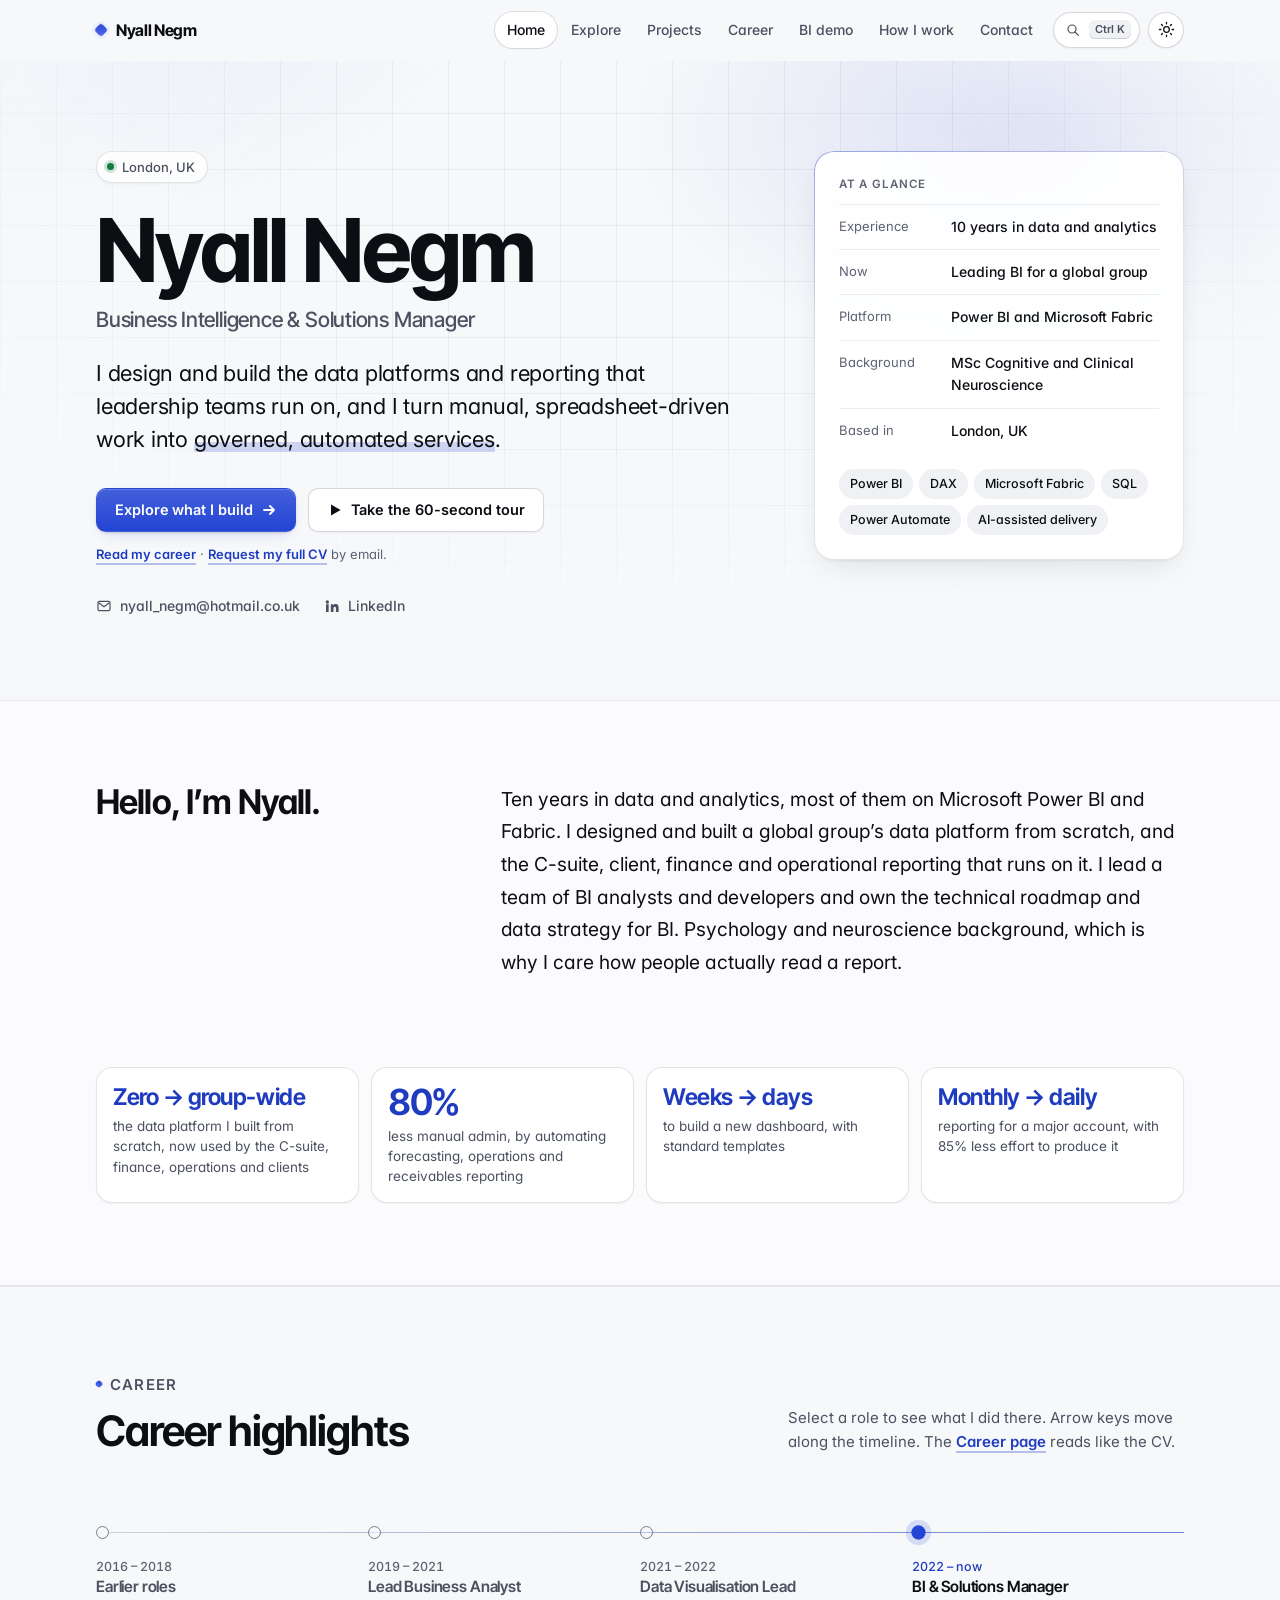
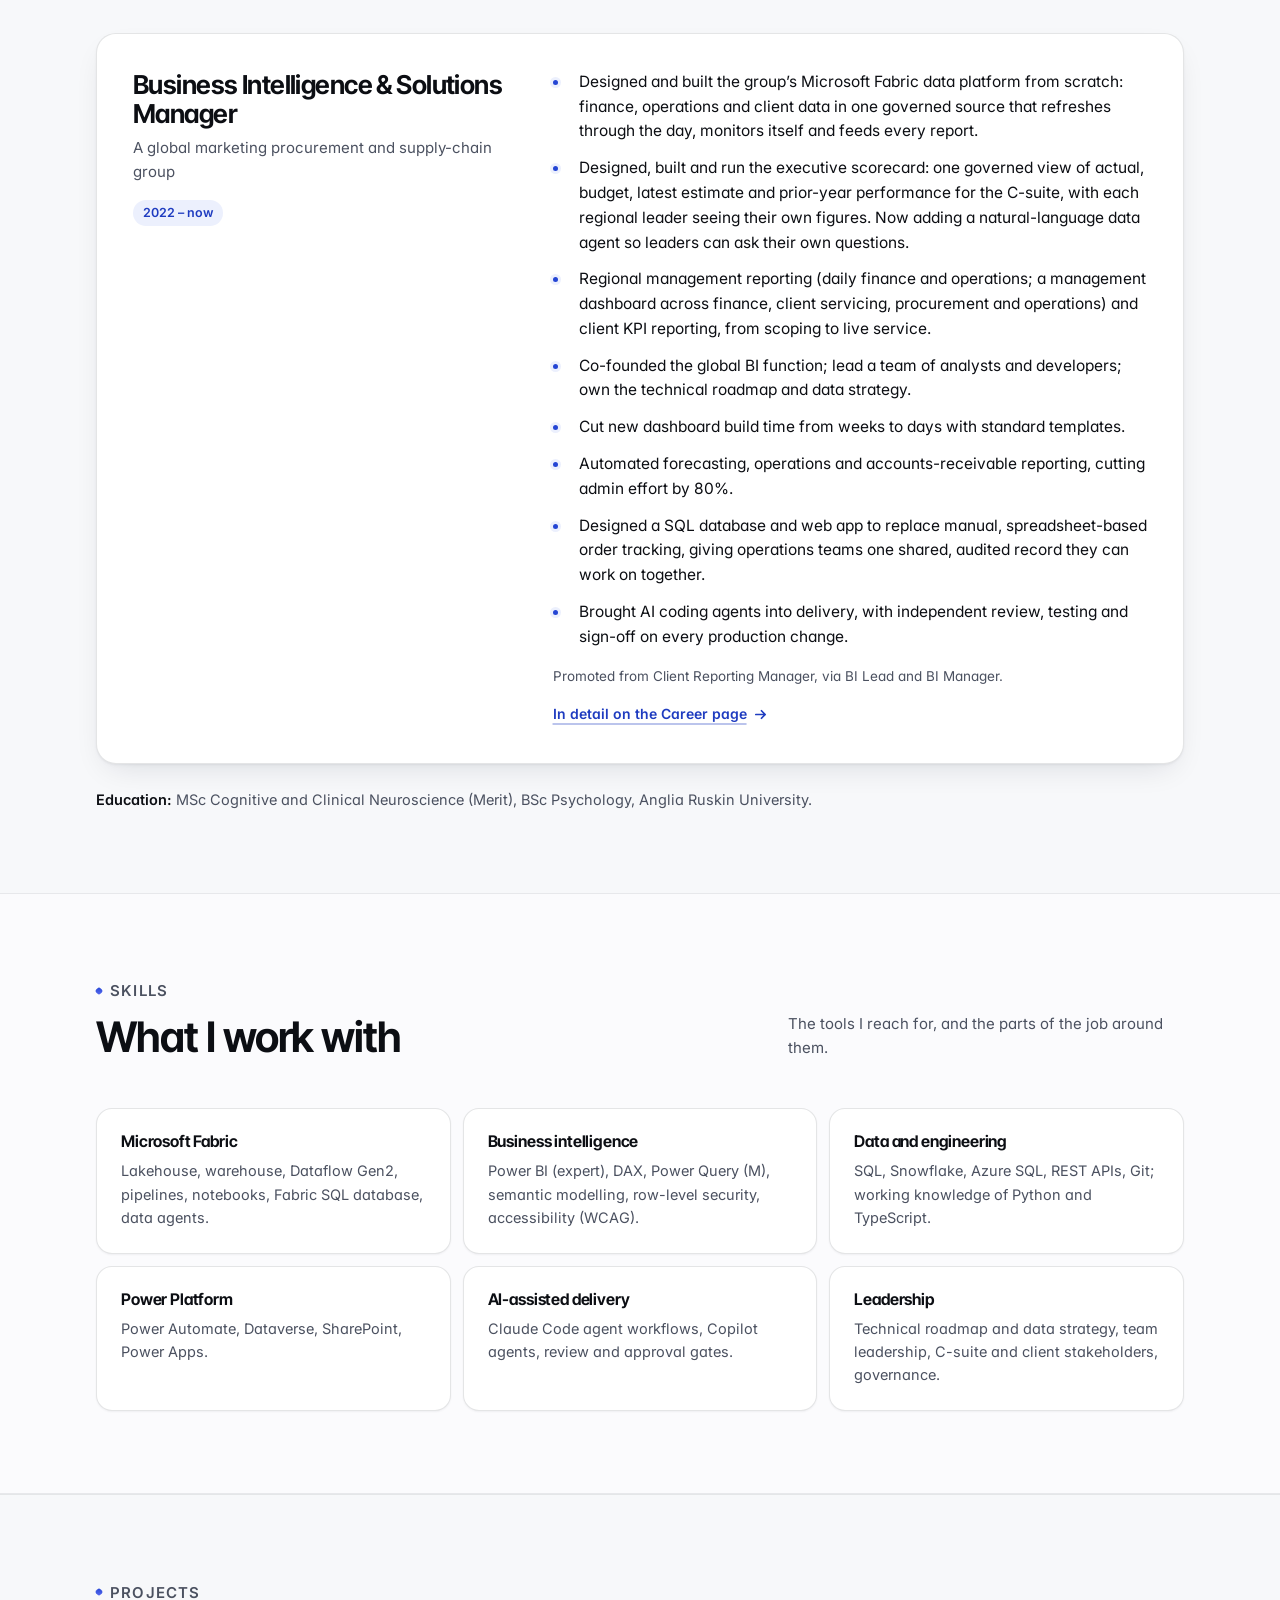
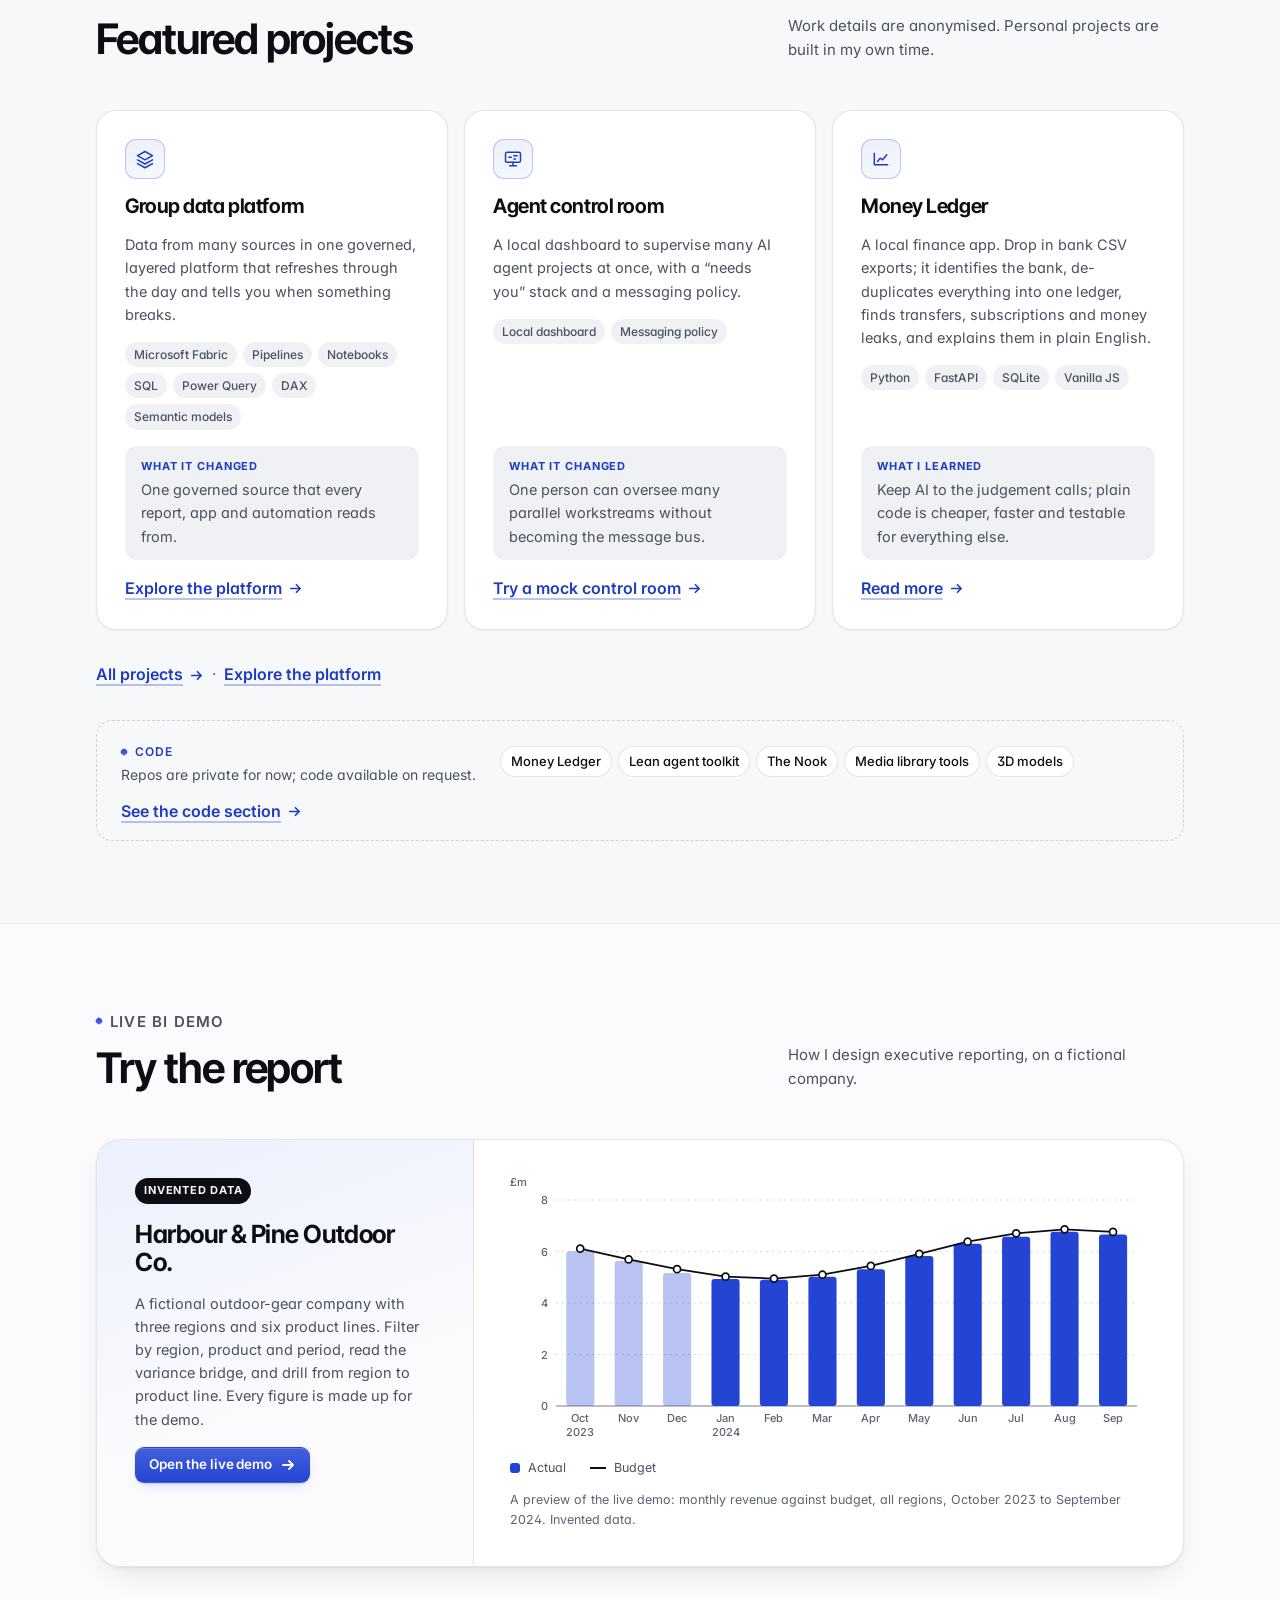
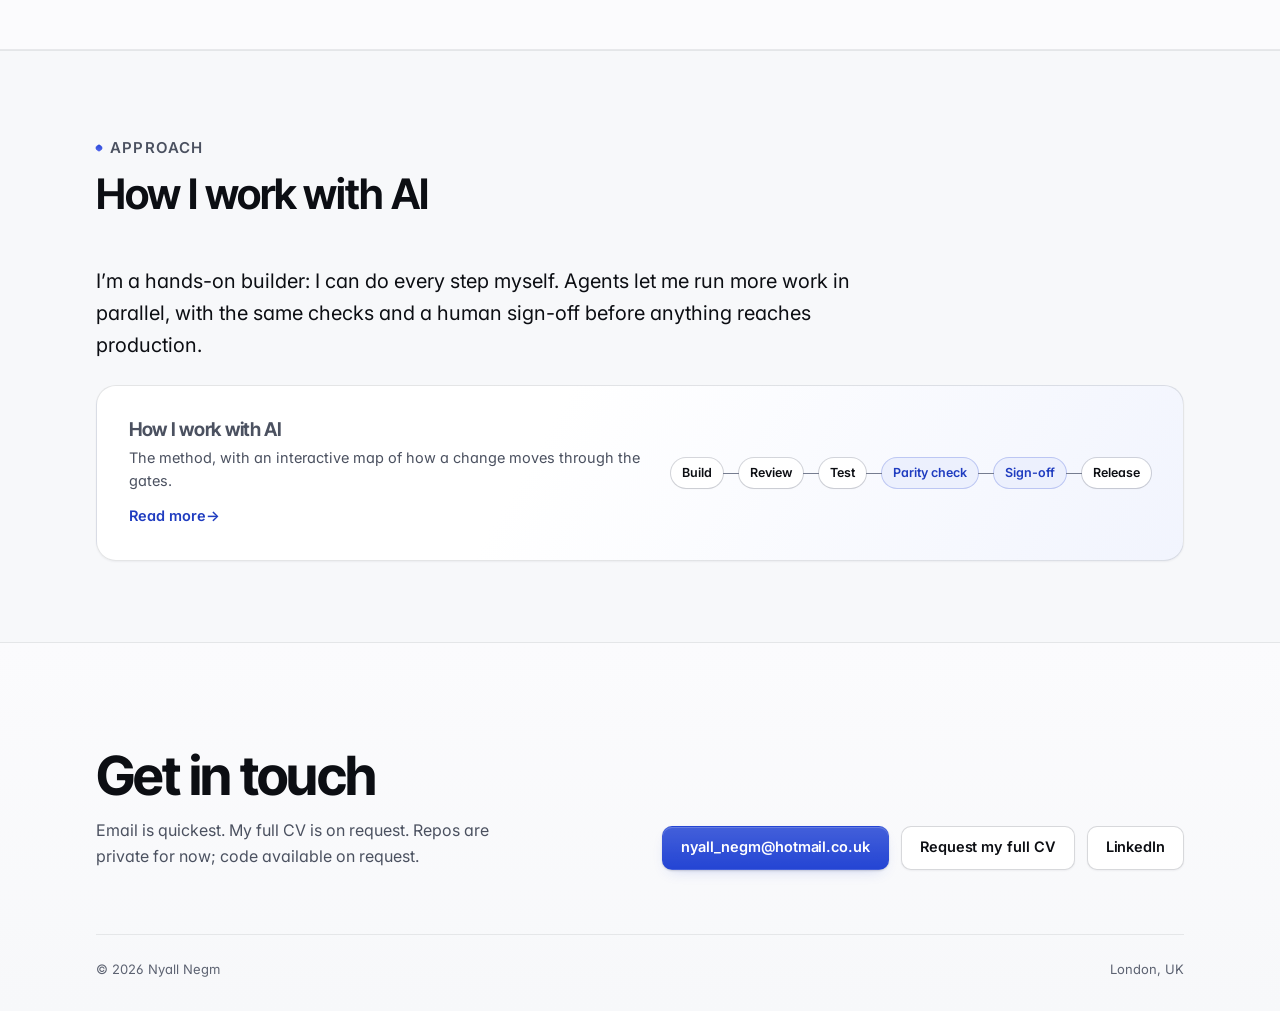
==== commit ee7e9ec6: "Sharper home headlines Lead with the data platform built from scratch; outcomes in the "before → aft" ====
--- a/docs/index.html
+++ b/docs/index.html
@@ -29,7 +29,7 @@
 <script>
 /* set the theme before paint; storage can be blocked, so guard it */
 (function(){var t=null;try{t=localStorage.getItem('nn-theme')}catch(e){}
-if(t!=='light'&&t!=='dark'){t=window.matchMedia&&matchMedia('(prefers-color-scheme: dark)').matches?'dark':'light'}
+if(t!=='light'&&t!=='dark'){t='light'}
 document.documentElement.setAttribute('data-theme',t)})();
 </script>
 <link rel="preconnect" href="https://fonts.googleapis.com">
@@ -106,7 +106,7 @@
     <div class="wrap intro">
       <h2 id="intro-h">Hello, I’m Nyall.</h2>
       <p>Ten years in data and analytics, most of them on Microsoft Power BI and Fabric. I designed and built a global group’s data platform from scratch, and the C-suite, client, finance and operational reporting that runs on it. I lead a team of BI analysts and developers and own the technical roadmap and data strategy for BI. Psychology and neuroscience background, which is why I care how people actually read a report.</p>
-      <div class="intro-stats"><ul class="stats home" aria-label="Outcomes"><li><b data-count="80" data-suf="%">80%</b><span>less admin effort, by automating forecasting, operations and receivables reporting</span></li><li><b class="words">Two weeks → one day</b><span>new dashboard build time, with standard templates</span></li><li><b data-count="85" data-suf="%">85%</b><span>less reporting time, moving a major account from monthly to daily</span></li><li><b data-count="600" data-suf="+">600+</b><span>staff answering their own questions in a self-service portal</span></li></ul></div>
+      <div class="intro-stats"><ul class="stats home" aria-label="Outcomes"><li><b class="words">Zero → group-wide</b><span>the data platform I built from scratch, now used by the C-suite, finance, operations and clients</span></li><li><b data-count="80" data-suf="%">80%</b><span>less manual admin, by automating forecasting, operations and receivables reporting</span></li><li><b class="words">Weeks → days</b><span>to build a new dashboard, with standard templates</span></li><li><b class="words">Monthly → daily</b><span>reporting for a major account, with 85% less effort to produce it</span></li></ul></div>
     </div>
   </section>
 
@@ -130,7 +130,7 @@
             <li>Designed, built and run the executive scorecard: one governed view of actual, budget, latest estimate and prior-year performance for the C-suite, with each regional leader seeing their own figures. Now adding a natural-language data agent so leaders can ask their own questions.</li>
             <li>Regional management reporting (daily finance and operations; a management dashboard across finance, client servicing, procurement and operations) and client KPI reporting, from scoping to live service.</li>
             <li>Co-founded the global BI function; lead a team of analysts and developers; own the technical roadmap and data strategy.</li>
-            <li>Cut new dashboard build time from two weeks to one day with standard templates.</li>
+            <li>Cut new dashboard build time from weeks to days with standard templates.</li>
             <li>Automated forecasting, operations and accounts-receivable reporting, cutting admin effort by 80%.</li>
             <li>Designed a SQL database and web app to replace manual, spreadsheet-based order tracking, giving operations teams one shared, audited record they can work on together.</li>
             <li>Brought AI coding agents into delivery, with independent review, testing and sign-off on every production change.</li>
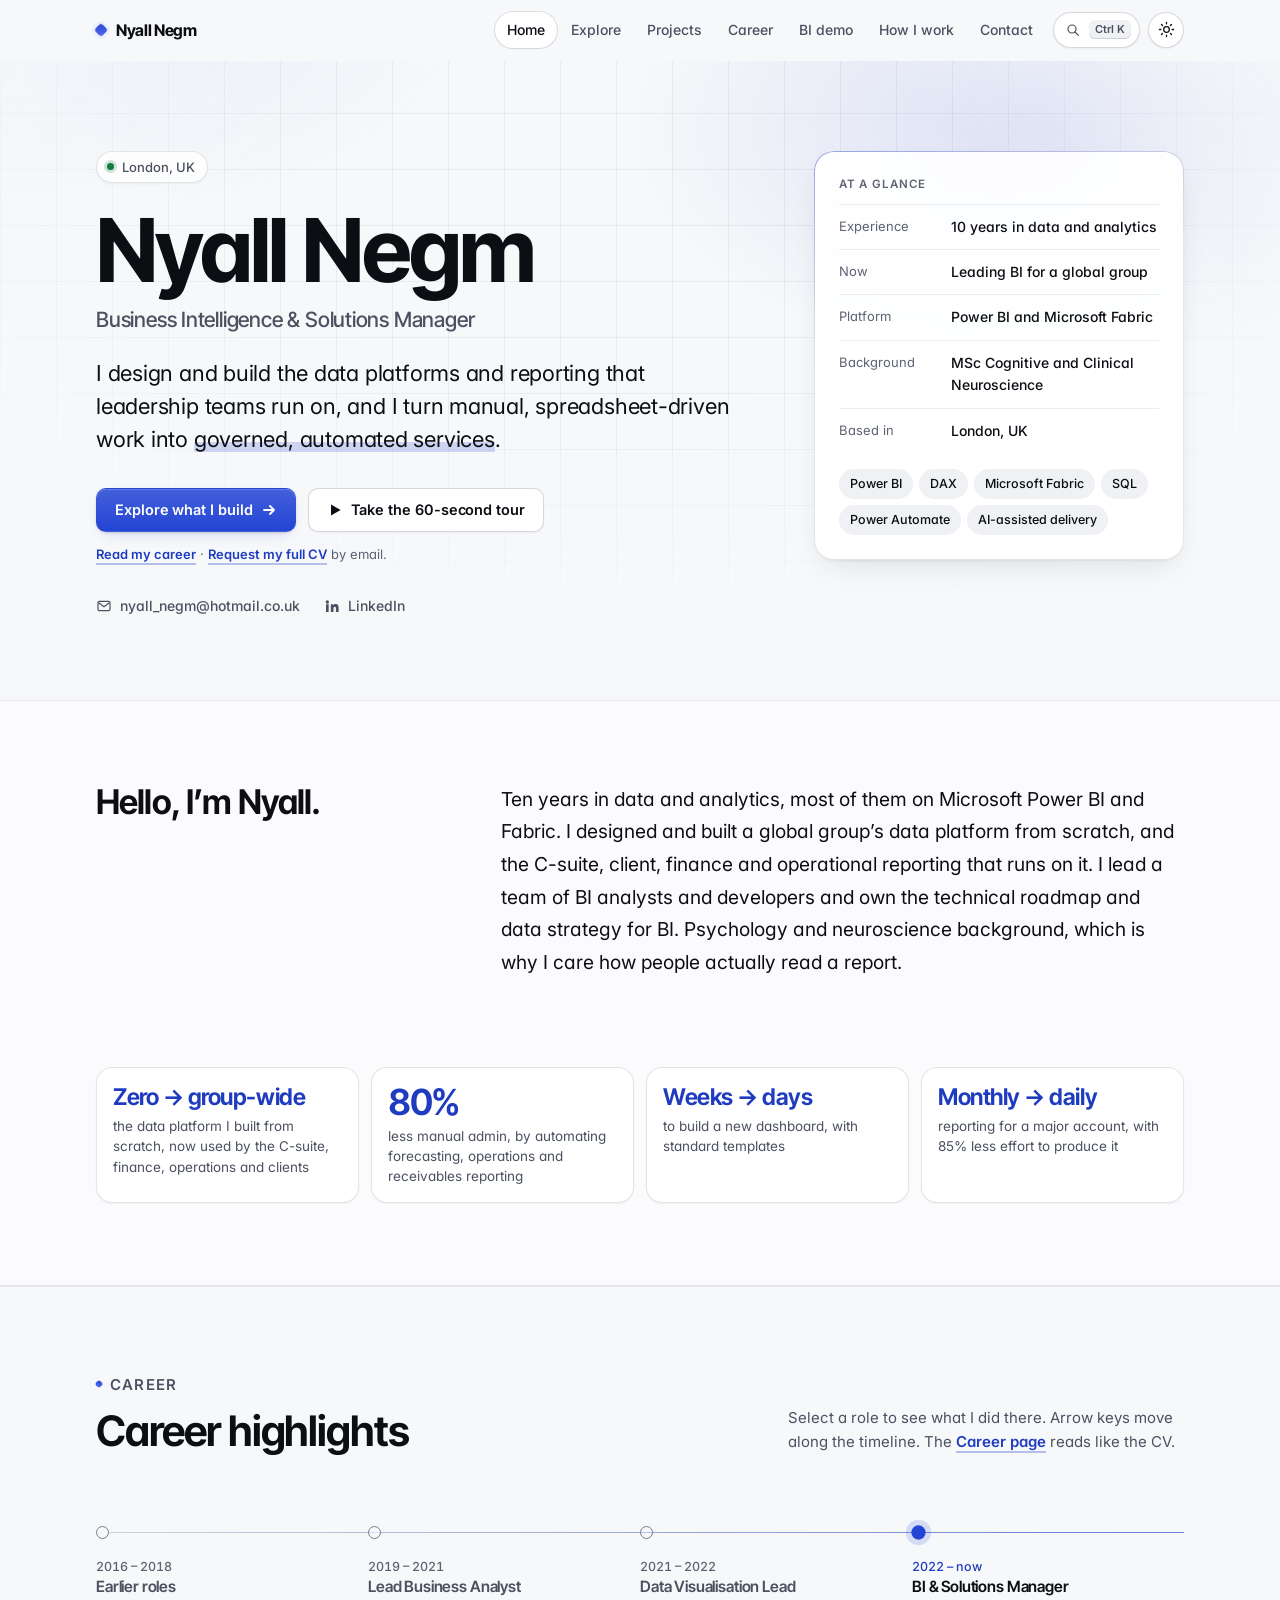
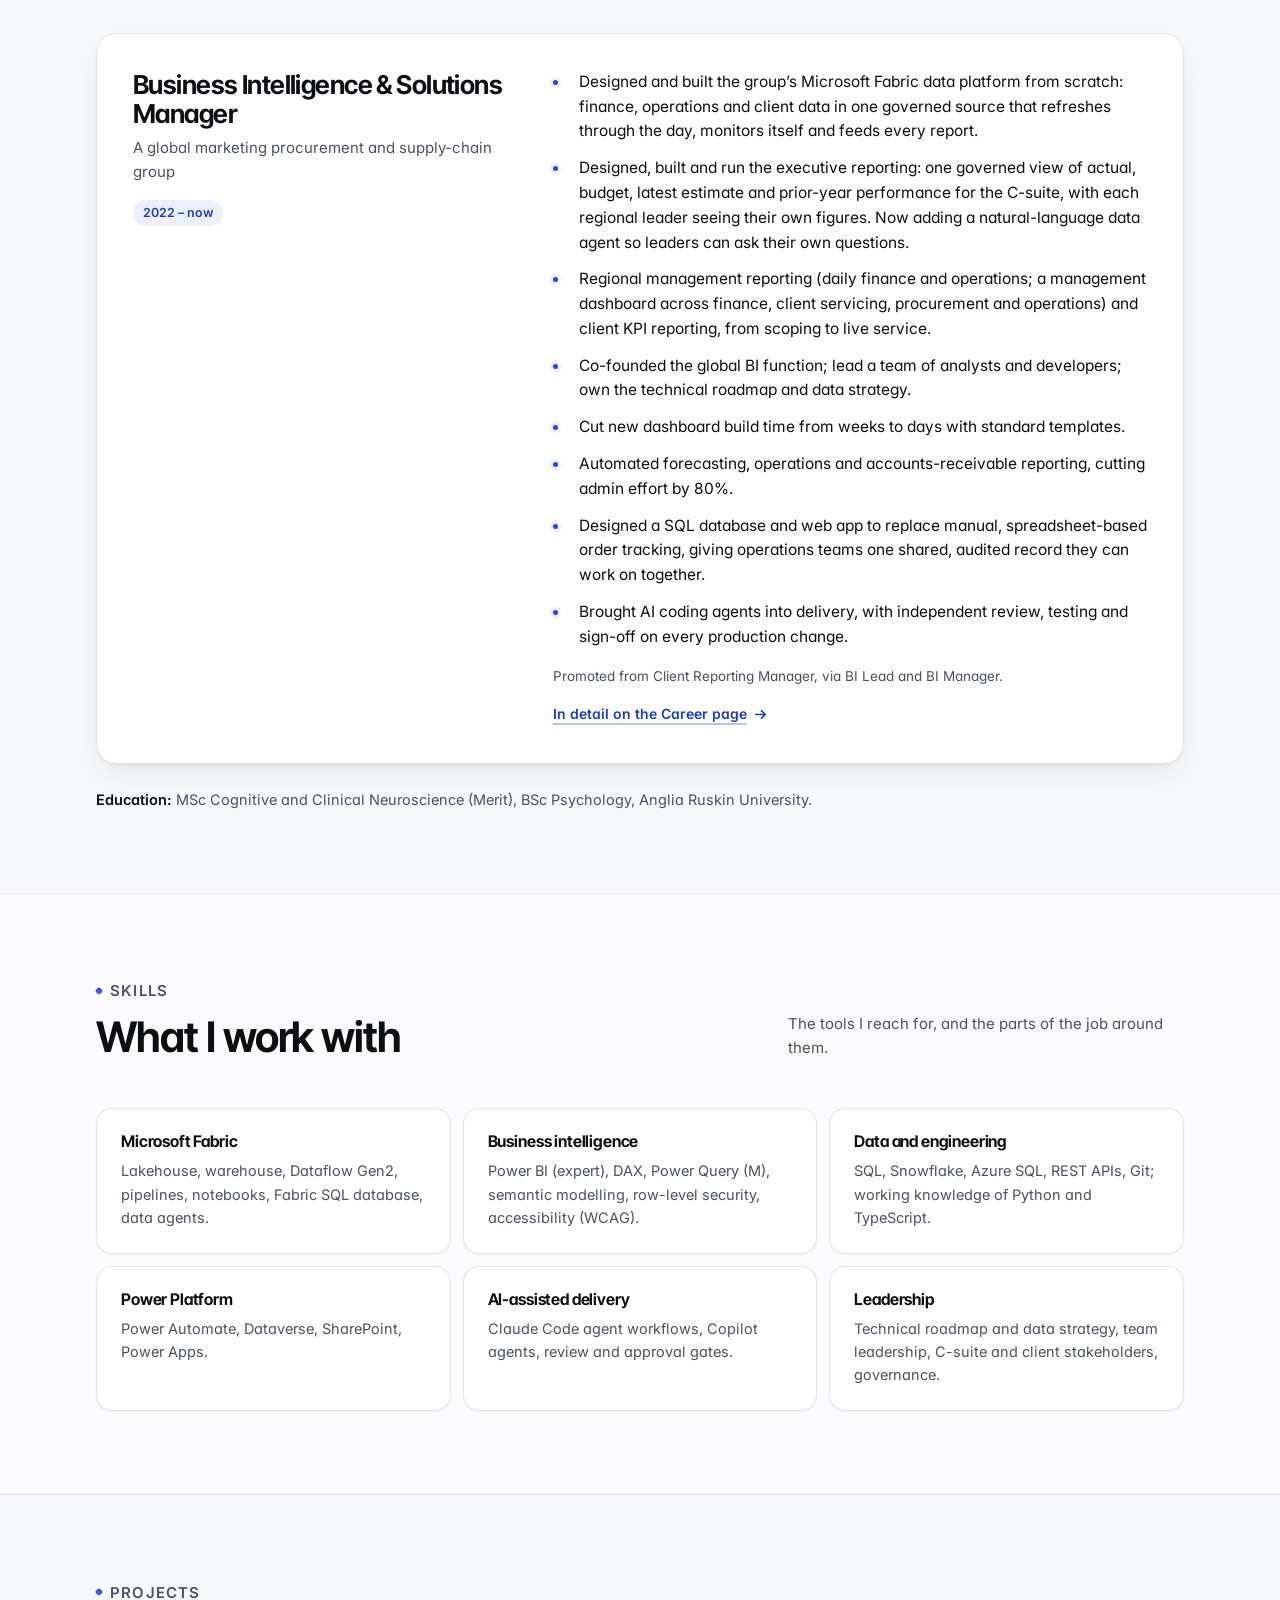
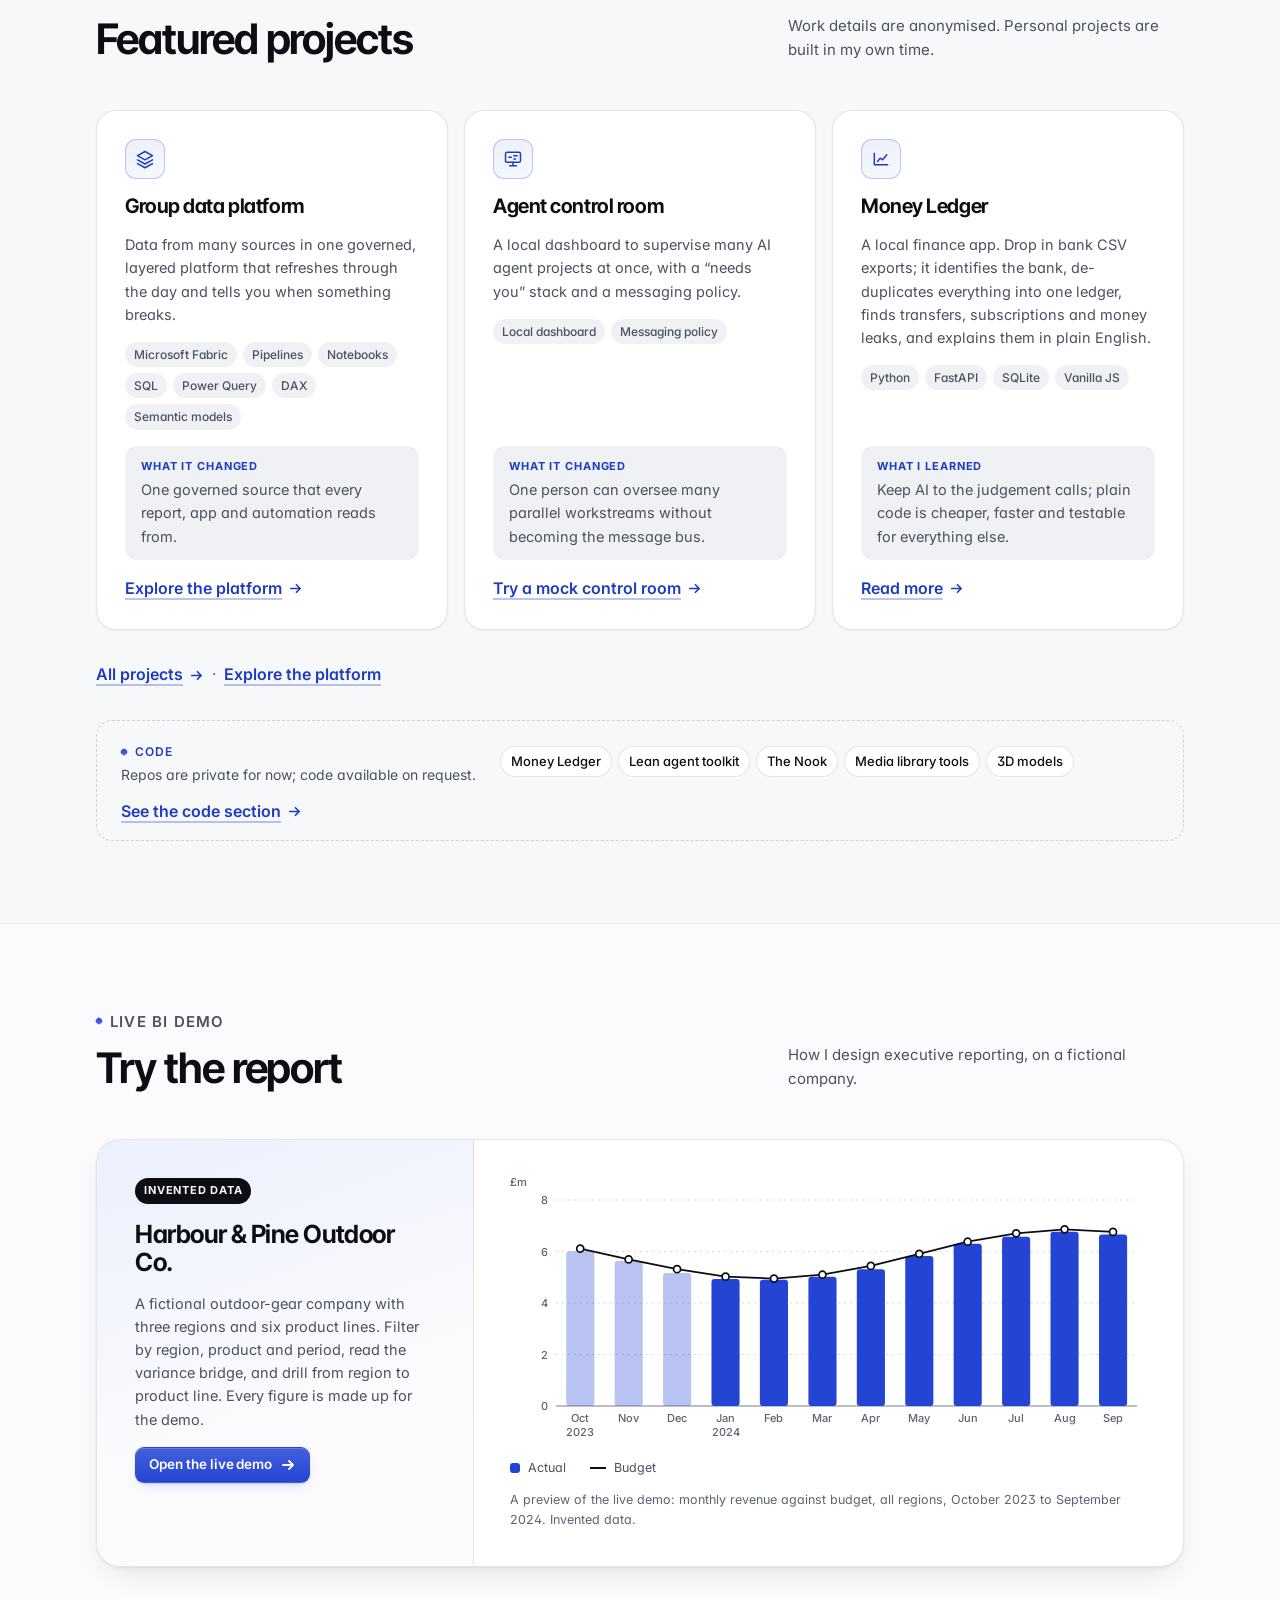
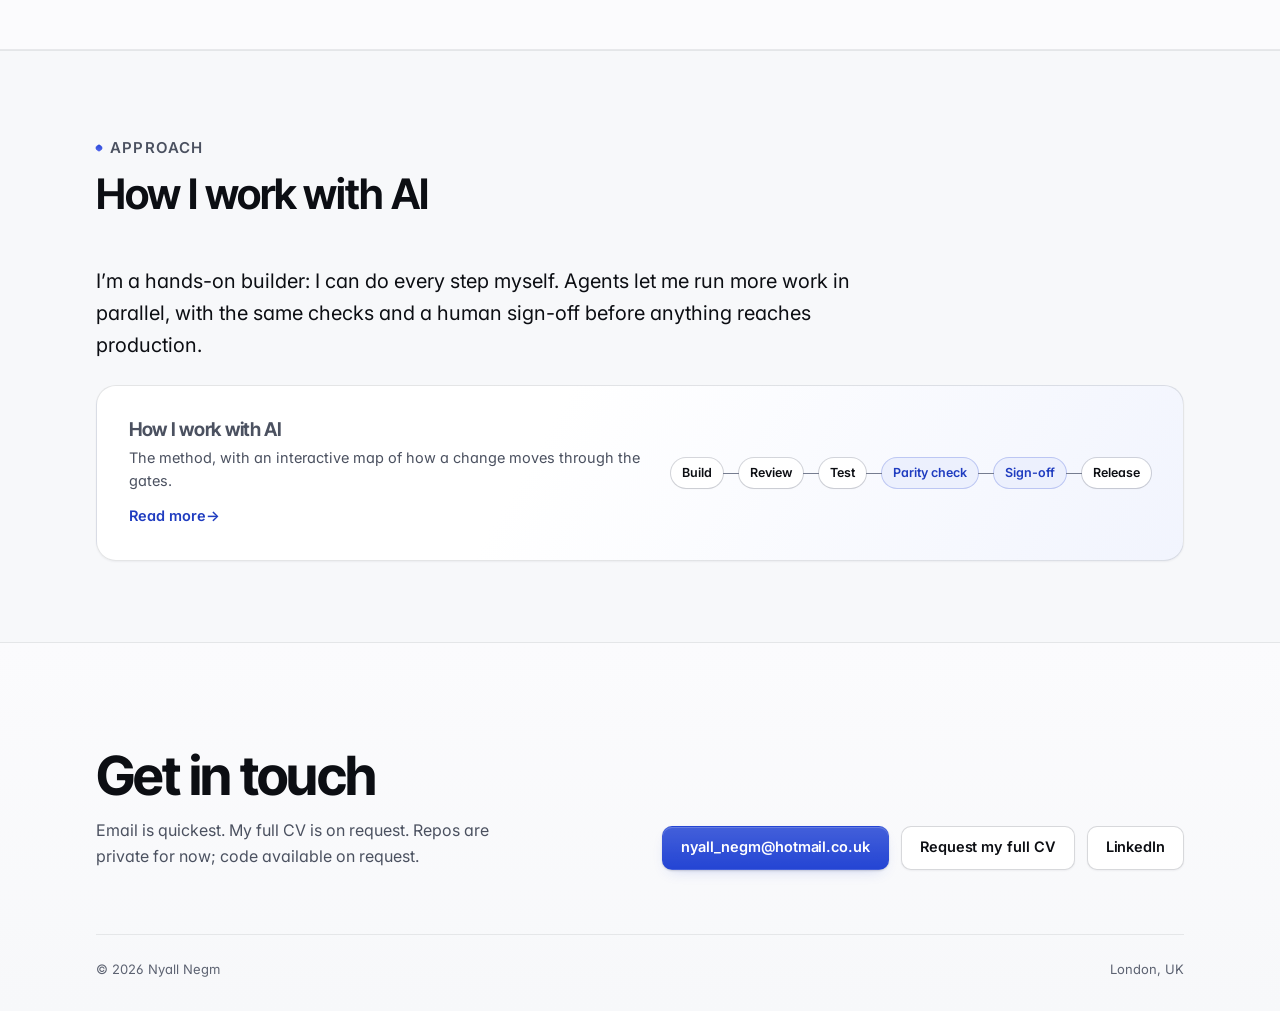
==== commit 8cd913a1: "Rename "Executive scorecard" to "Executive reporting" Also harden .gitignore so CV files, handover n" ====
--- a/docs/index.html
+++ b/docs/index.html
@@ -127,7 +127,7 @@
         <div>
           <ul>
             <li>Designed and built the group’s Microsoft Fabric data platform from scratch: finance, operations and client data in one governed source that refreshes through the day, monitors itself and feeds every report.</li>
-            <li>Designed, built and run the executive scorecard: one governed view of actual, budget, latest estimate and prior-year performance for the C-suite, with each regional leader seeing their own figures. Now adding a natural-language data agent so leaders can ask their own questions.</li>
+            <li>Designed, built and run the executive reporting: one governed view of actual, budget, latest estimate and prior-year performance for the C-suite, with each regional leader seeing their own figures. Now adding a natural-language data agent so leaders can ask their own questions.</li>
             <li>Regional management reporting (daily finance and operations; a management dashboard across finance, client servicing, procurement and operations) and client KPI reporting, from scoping to live service.</li>
             <li>Co-founded the global BI function; lead a team of analysts and developers; own the technical roadmap and data strategy.</li>
             <li>Cut new dashboard build time from weeks to days with standard templates.</li>
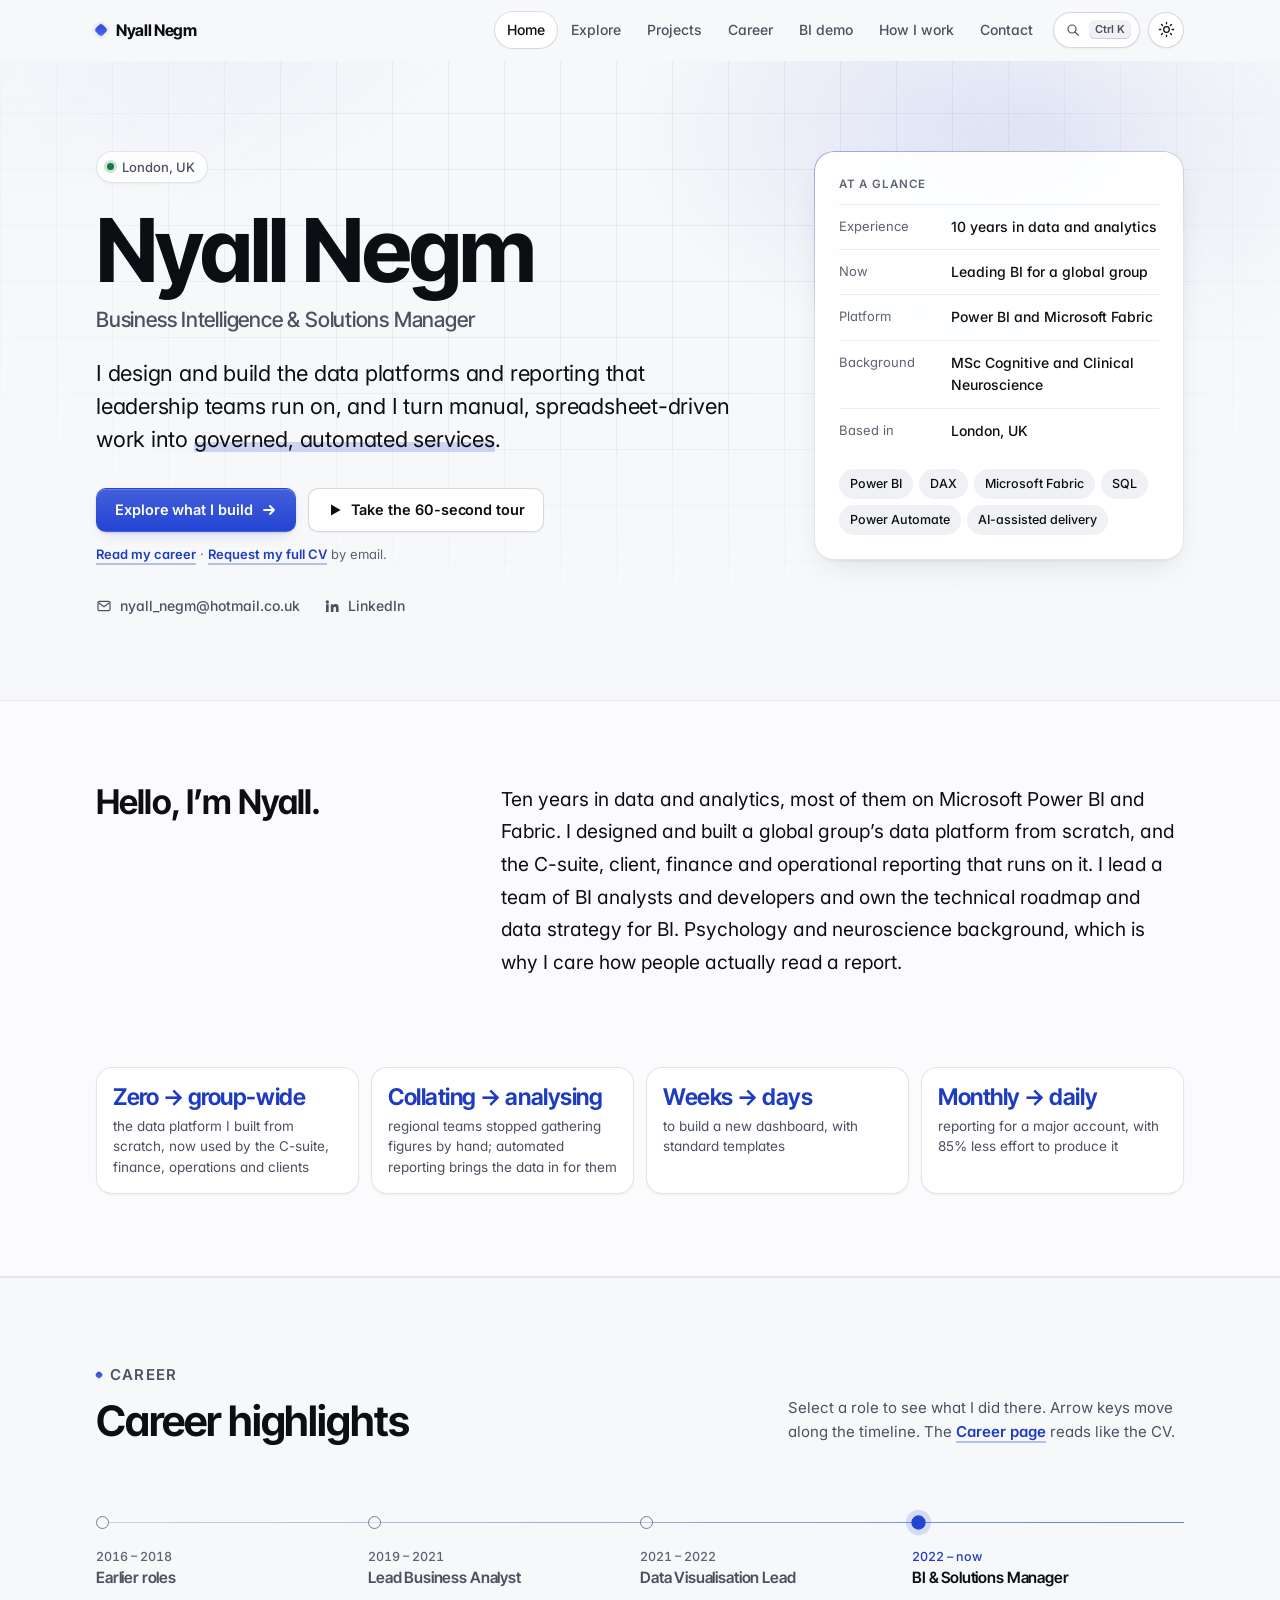
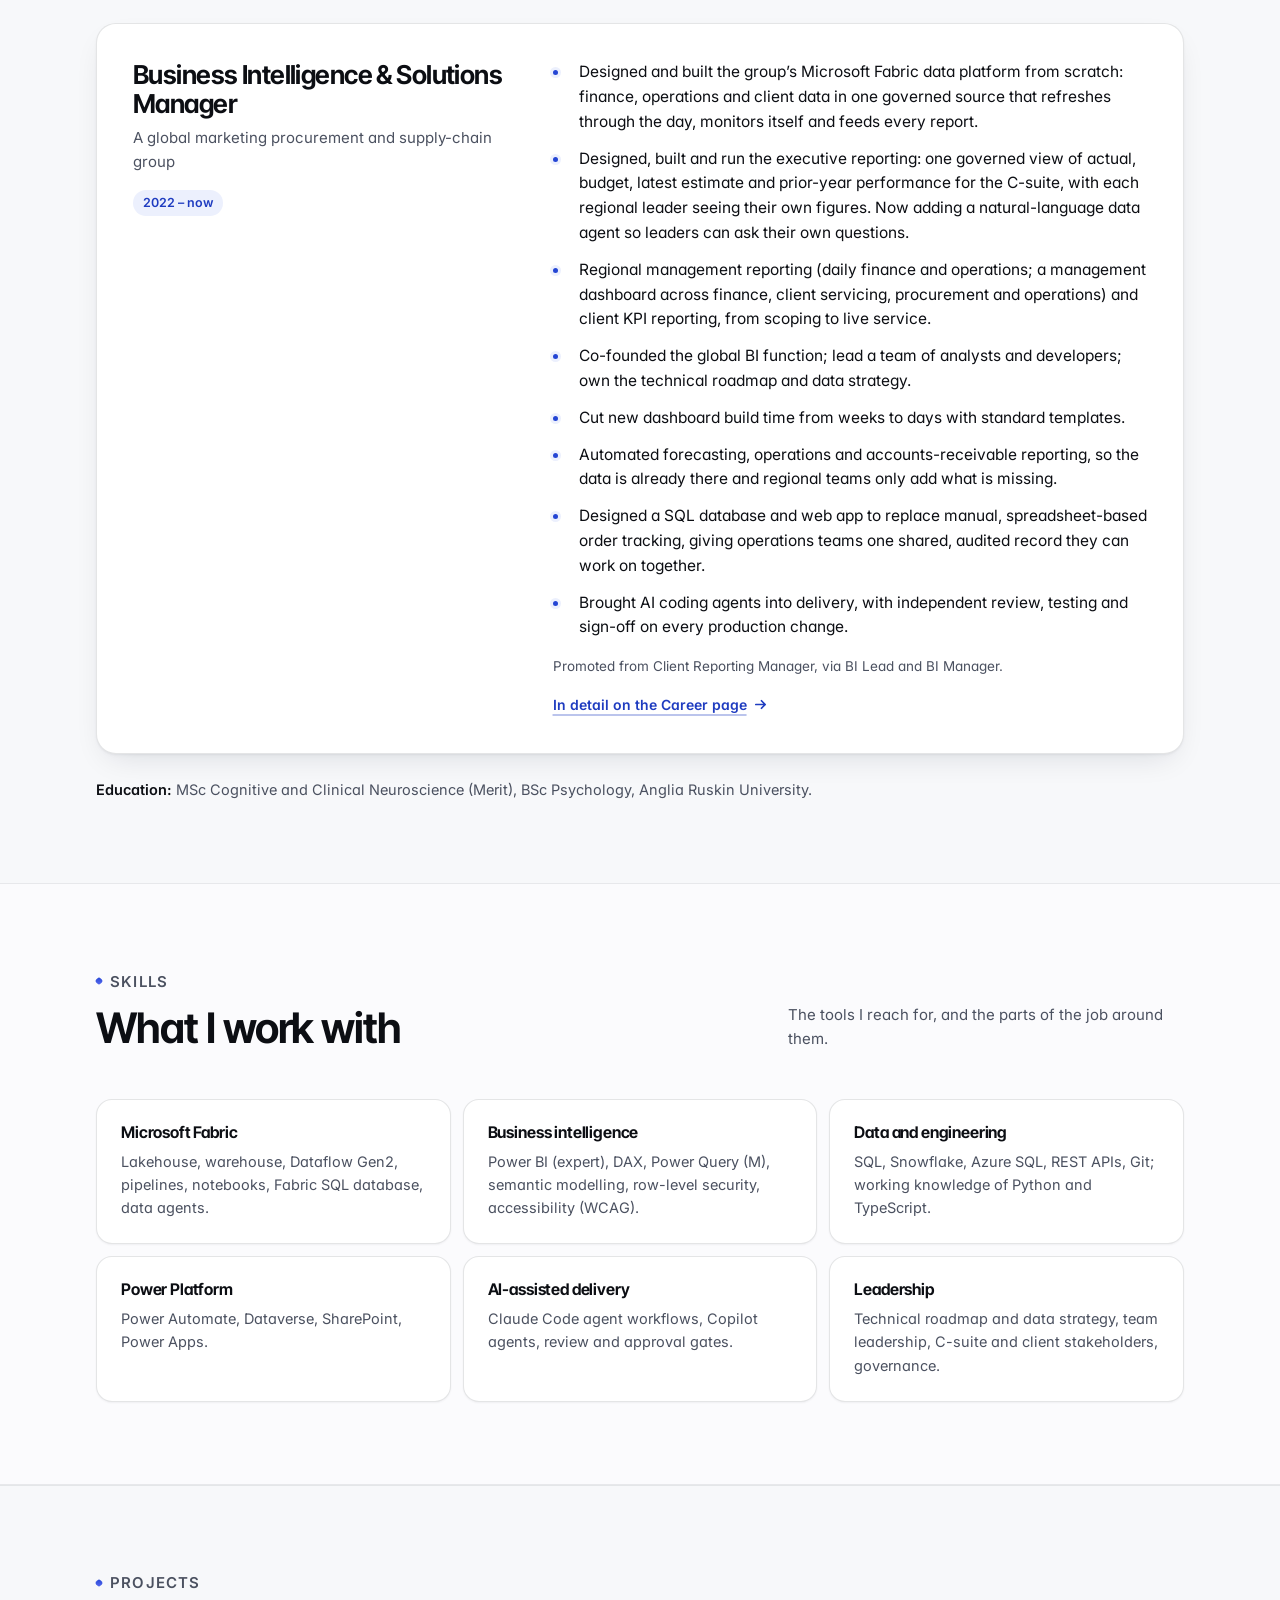
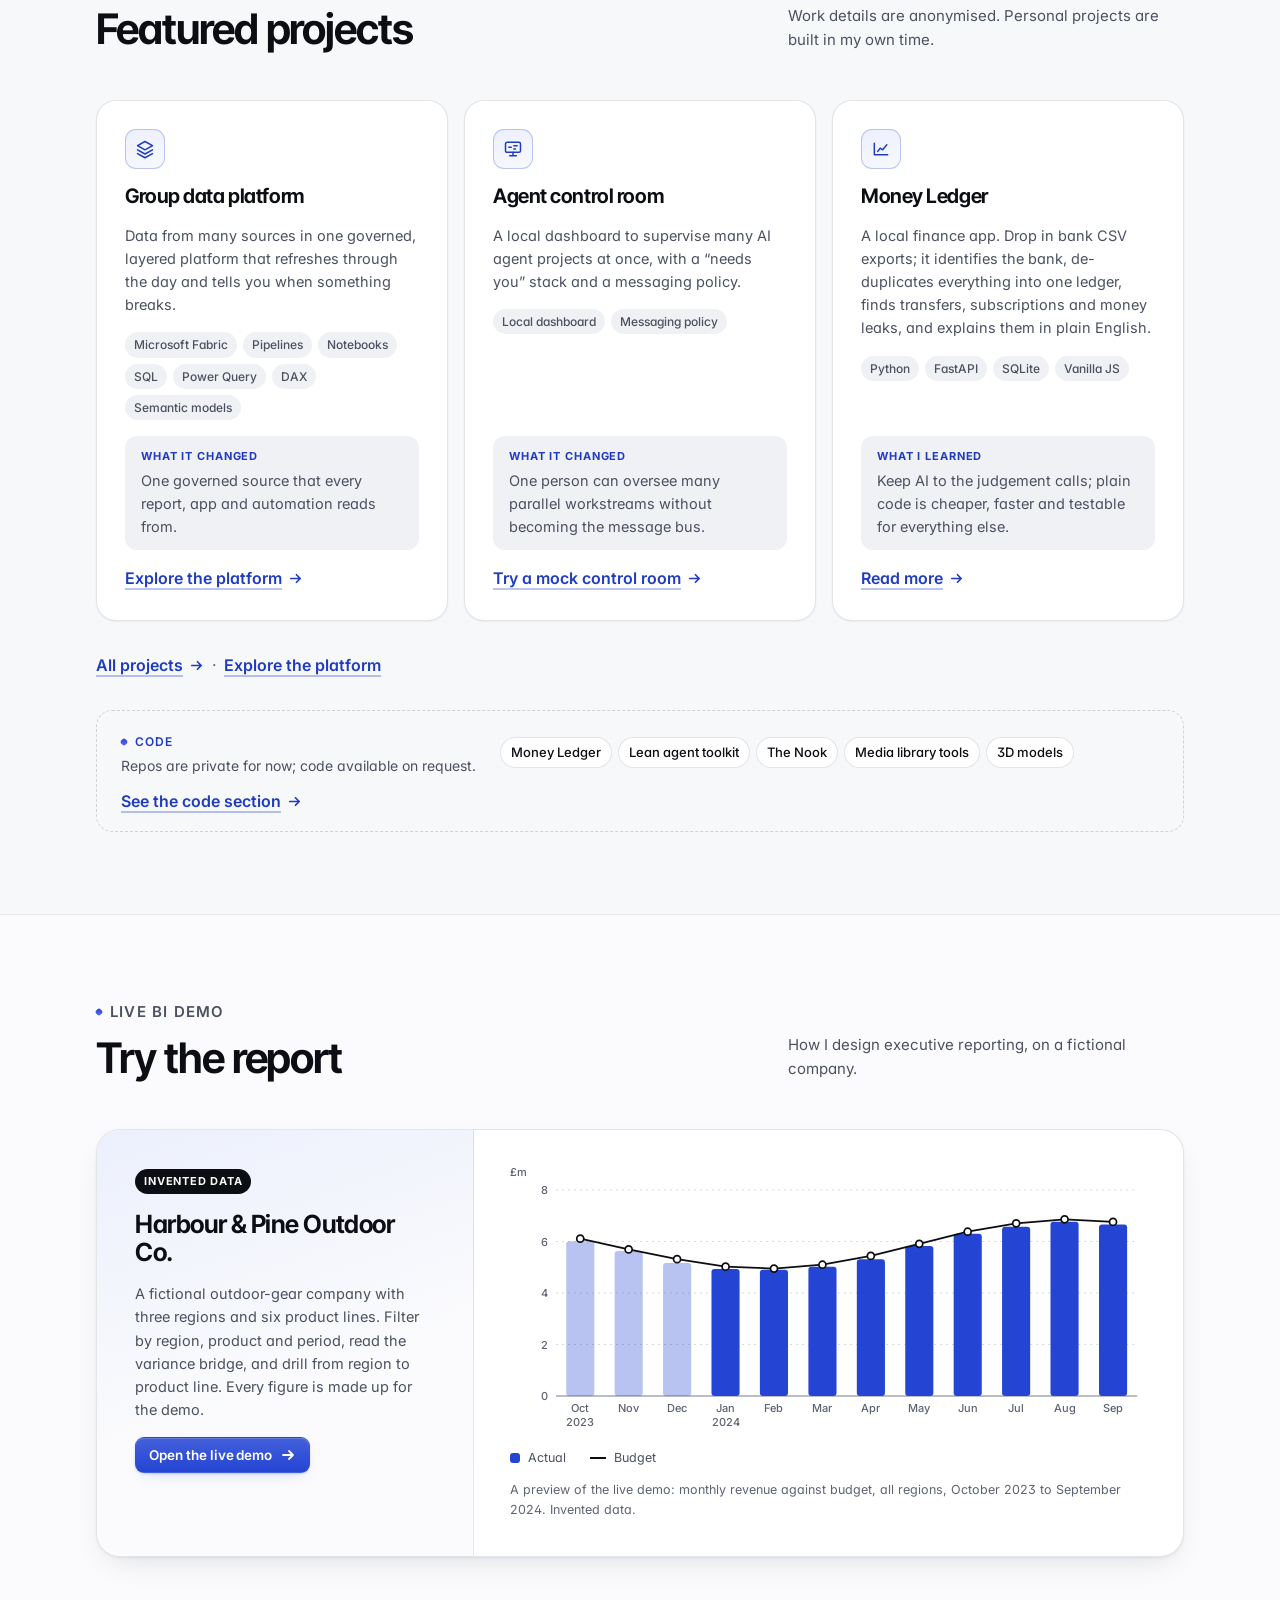
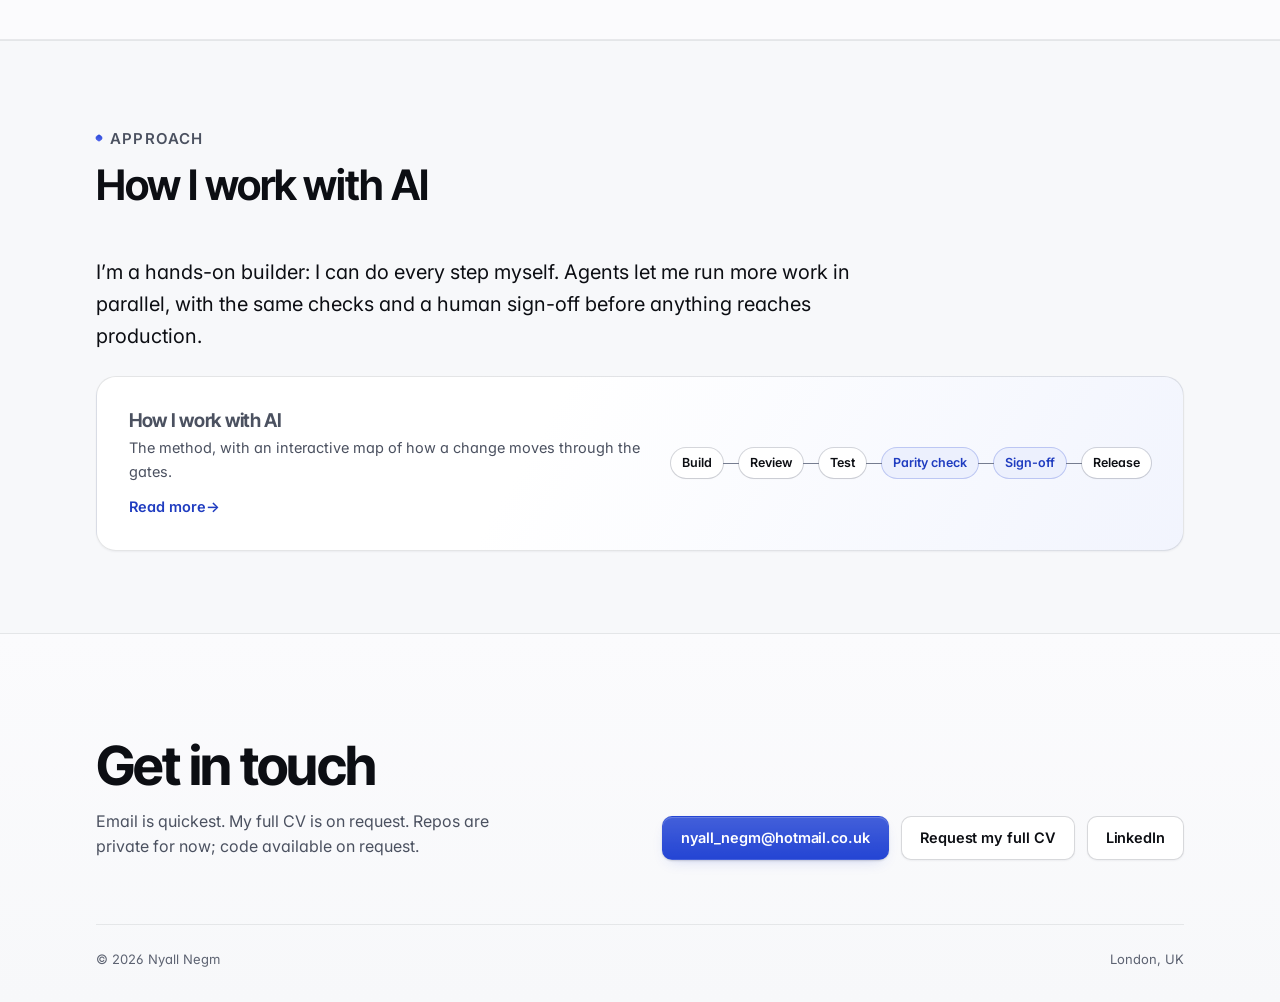
==== commit f2da44ee: "Replace the unmeasured 80% admin claim with what changed Co-Authored-By: Claude Opus 5.5 <noreply@an" ====
--- a/docs/index.html
+++ b/docs/index.html
@@ -12,13 +12,13 @@
 <meta name="viewport" content="width=device-width, initial-scale=1">
 <title>Nyall Negm · Business Intelligence &amp; Solutions Manager</title>
 <meta name="description" content="Nyall Negm, Business Intelligence and Solutions Manager in London. Data platforms, executive reporting and governed automation on Microsoft Power BI and Fabric.">
-<link rel="canonical" href="https://atlaslabshq.github.io/portfolio/">
+<link rel="canonical" href="https://atlaslabshq.github.io/Professional-Portfolio/">
 <meta property="og:type" content="website">
 <meta property="og:site_name" content="Nyall Negm">
 <meta property="og:title" content="Nyall Negm · Business Intelligence &amp; Solutions Manager">
 <meta property="og:description" content="Nyall Negm, Business Intelligence and Solutions Manager in London. Data platforms, executive reporting and governed automation on Microsoft Power BI and Fabric.">
-<meta property="og:url" content="https://atlaslabshq.github.io/portfolio/">
-<meta property="og:image" content="https://atlaslabshq.github.io/portfolio/assets/og-image.png">
+<meta property="og:url" content="https://atlaslabshq.github.io/Professional-Portfolio/">
+<meta property="og:image" content="https://atlaslabshq.github.io/Professional-Portfolio/assets/og-image.png">
 <meta property="og:image:width" content="1200">
 <meta property="og:image:height" content="630">
 <meta property="og:image:alt" content="Nyall Negm, Business Intelligence and Solutions Manager">
@@ -106,7 +106,7 @@
     <div class="wrap intro">
       <h2 id="intro-h">Hello, I’m Nyall.</h2>
       <p>Ten years in data and analytics, most of them on Microsoft Power BI and Fabric. I designed and built a global group’s data platform from scratch, and the C-suite, client, finance and operational reporting that runs on it. I lead a team of BI analysts and developers and own the technical roadmap and data strategy for BI. Psychology and neuroscience background, which is why I care how people actually read a report.</p>
-      <div class="intro-stats"><ul class="stats home" aria-label="Outcomes"><li><b class="words">Zero → group-wide</b><span>the data platform I built from scratch, now used by the C-suite, finance, operations and clients</span></li><li><b data-count="80" data-suf="%">80%</b><span>less manual admin, by automating forecasting, operations and receivables reporting</span></li><li><b class="words">Weeks → days</b><span>to build a new dashboard, with standard templates</span></li><li><b class="words">Monthly → daily</b><span>reporting for a major account, with 85% less effort to produce it</span></li></ul></div>
+      <div class="intro-stats"><ul class="stats home" aria-label="Outcomes"><li><b class="words">Zero → group-wide</b><span>the data platform I built from scratch, now used by the C-suite, finance, operations and clients</span></li><li><b class="words">Collating → analysing</b><span>regional teams stopped gathering figures by hand; automated reporting brings the data in for them</span></li><li><b class="words">Weeks → days</b><span>to build a new dashboard, with standard templates</span></li><li><b class="words">Monthly → daily</b><span>reporting for a major account, with 85% less effort to produce it</span></li></ul></div>
     </div>
   </section>
 
@@ -131,7 +131,7 @@
             <li>Regional management reporting (daily finance and operations; a management dashboard across finance, client servicing, procurement and operations) and client KPI reporting, from scoping to live service.</li>
             <li>Co-founded the global BI function; lead a team of analysts and developers; own the technical roadmap and data strategy.</li>
             <li>Cut new dashboard build time from weeks to days with standard templates.</li>
-            <li>Automated forecasting, operations and accounts-receivable reporting, cutting admin effort by 80%.</li>
+            <li>Automated forecasting, operations and accounts-receivable reporting, so the data is already there and regional teams only add what is missing.</li>
             <li>Designed a SQL database and web app to replace manual, spreadsheet-based order tracking, giving operations teams one shared, audited record they can work on together.</li>
             <li>Brought AI coding agents into delivery, with independent review, testing and sign-off on every production change.</li>
           </ul>
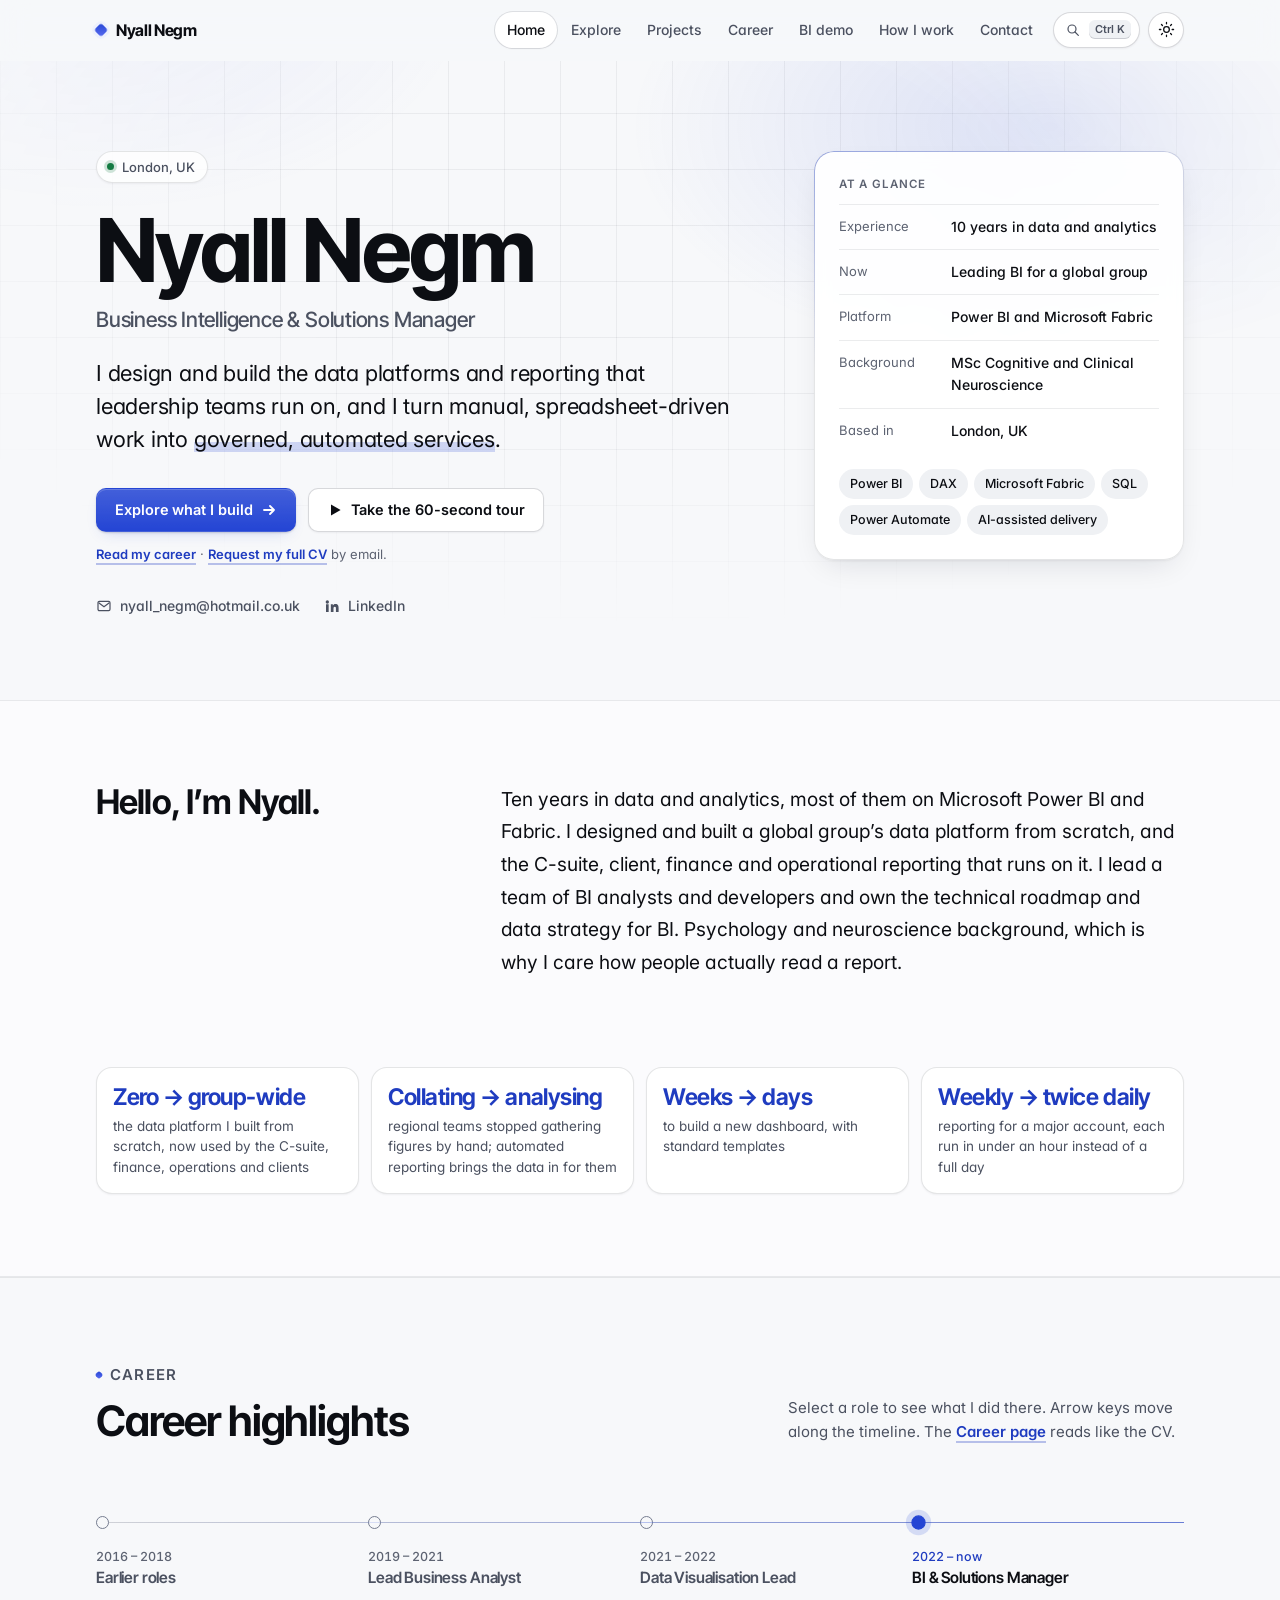
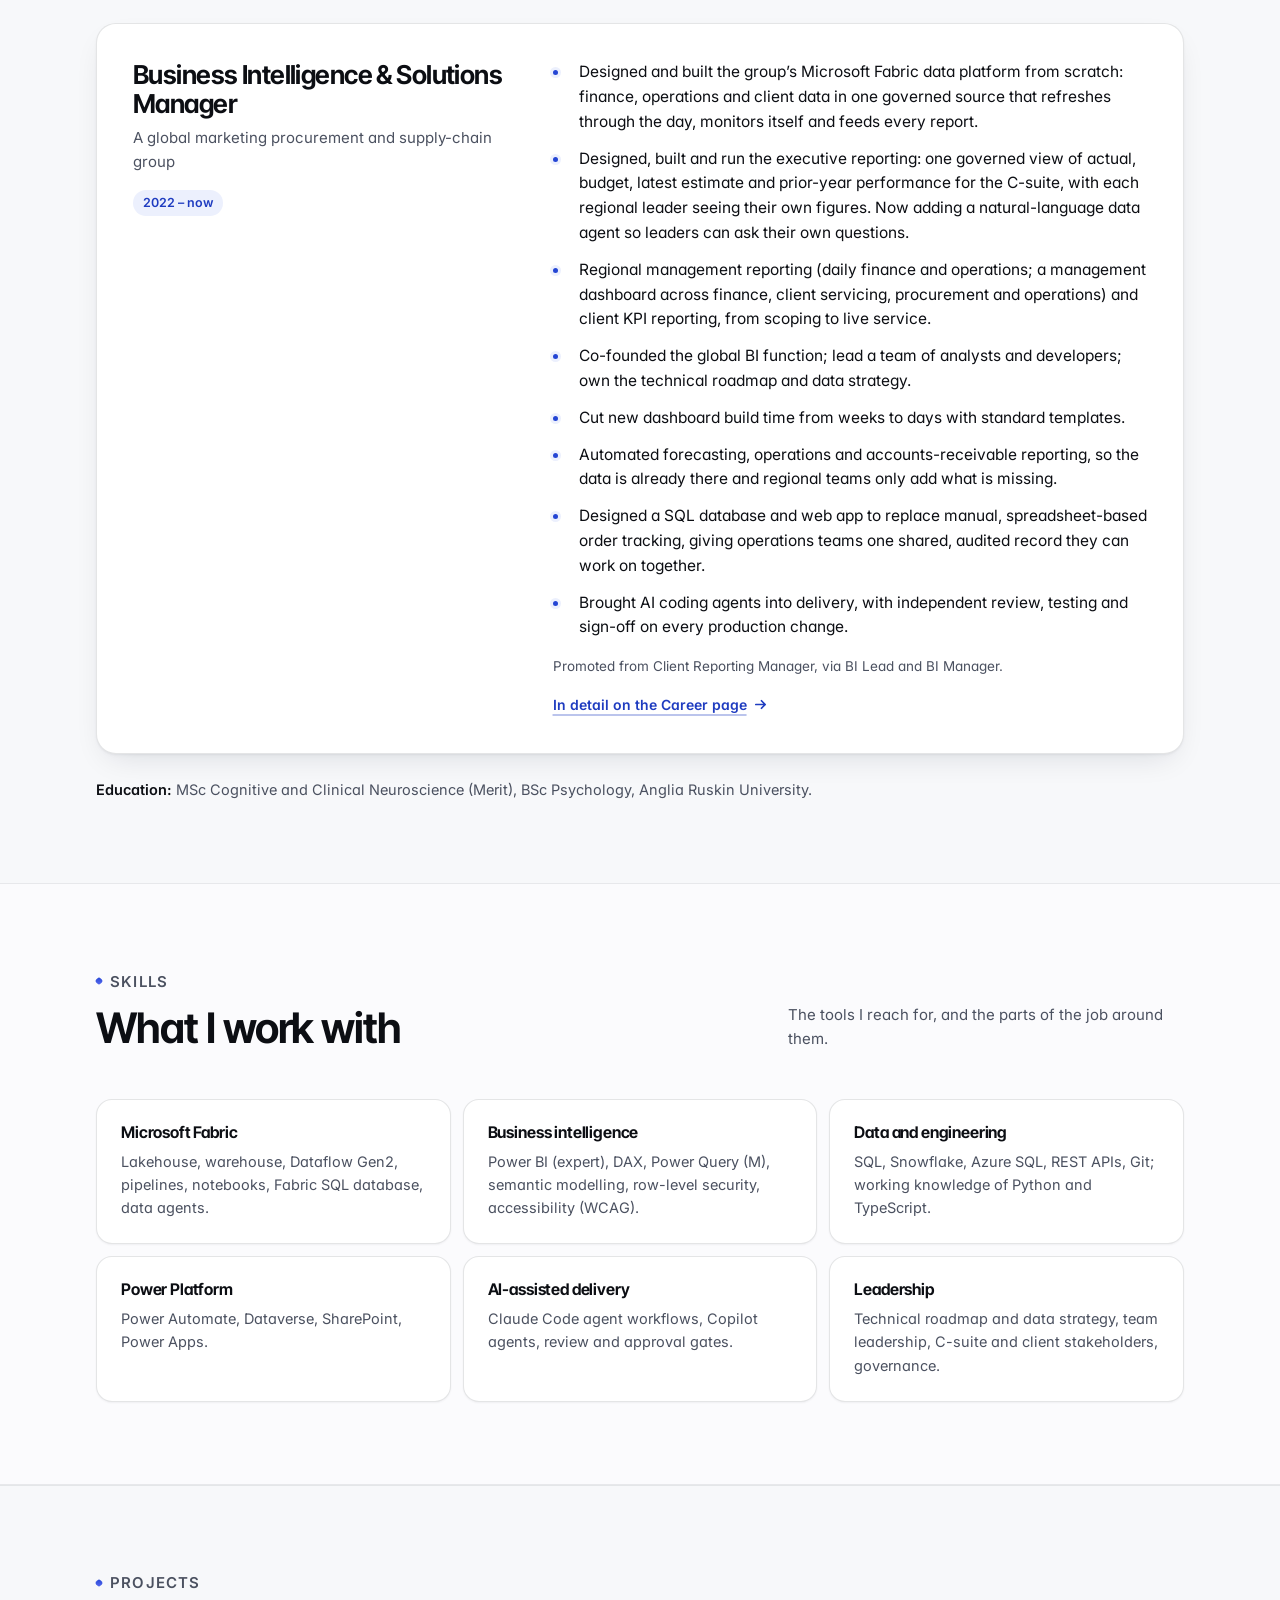
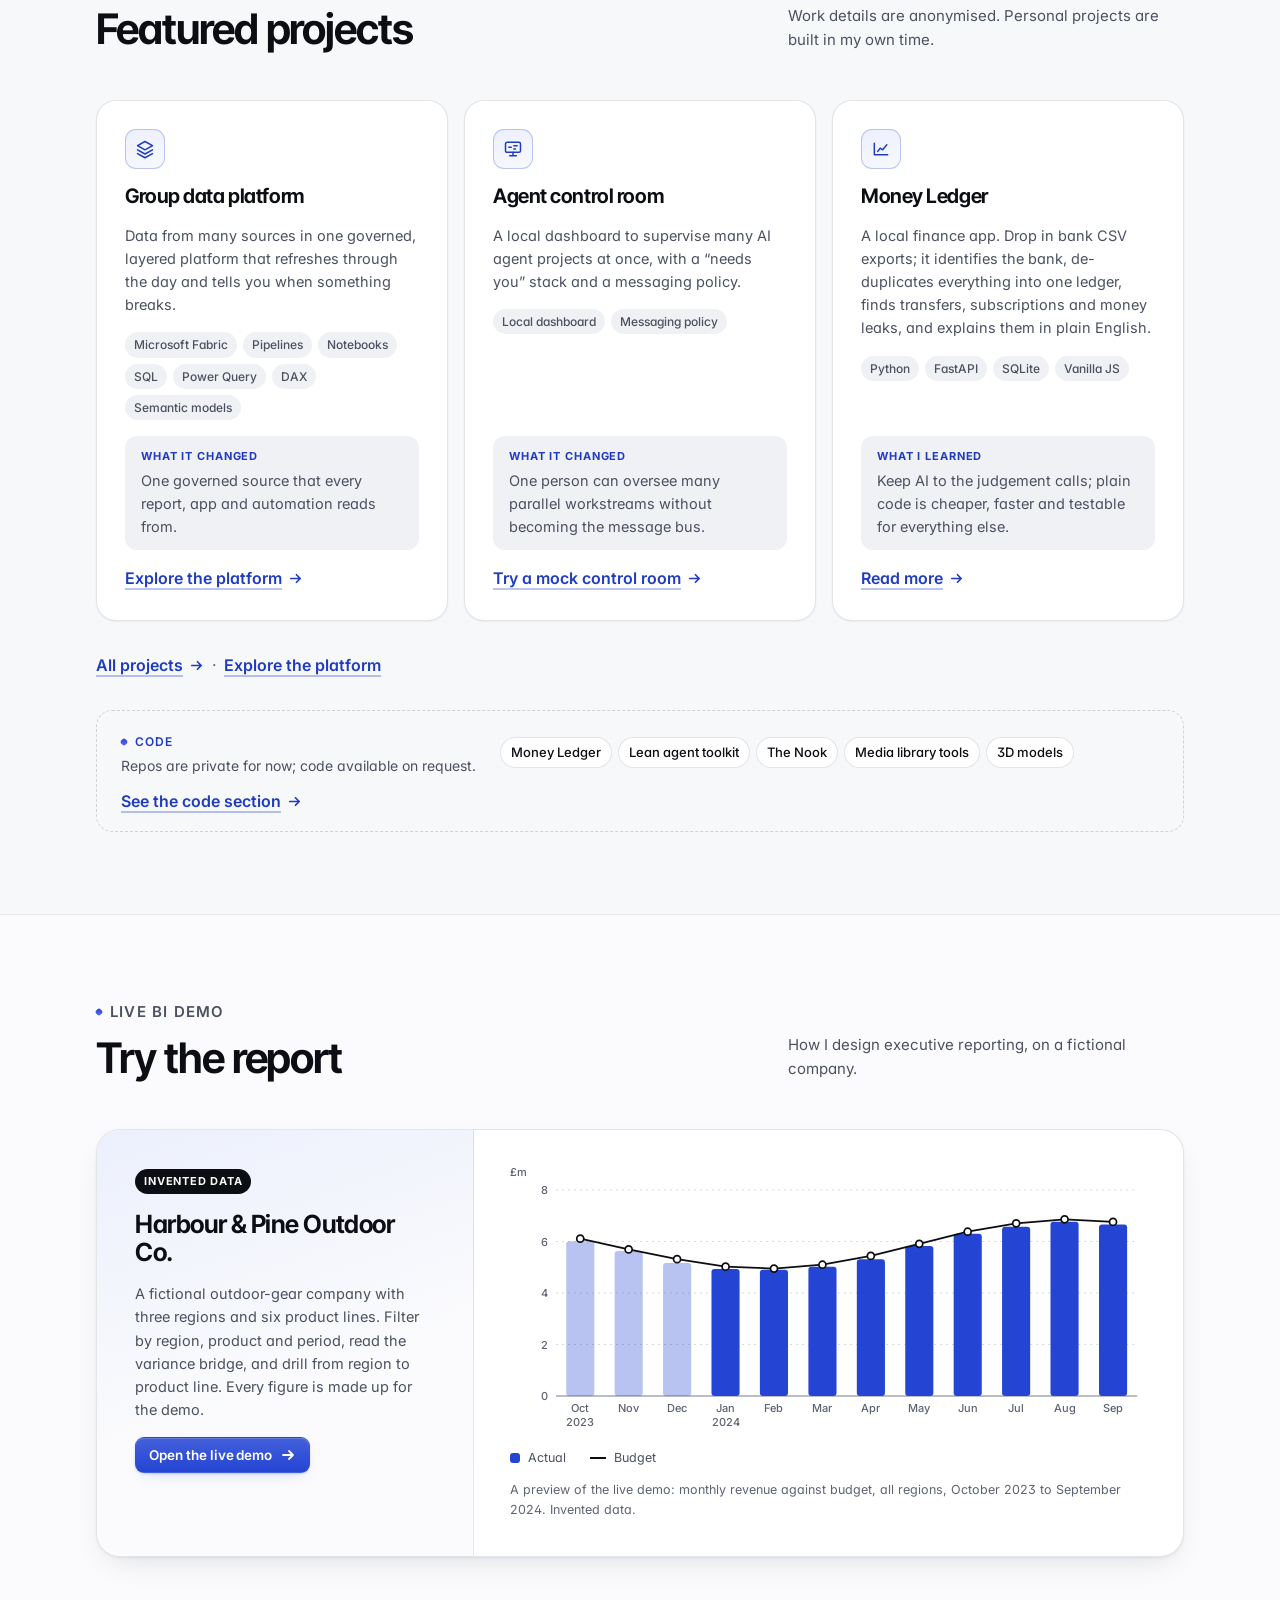
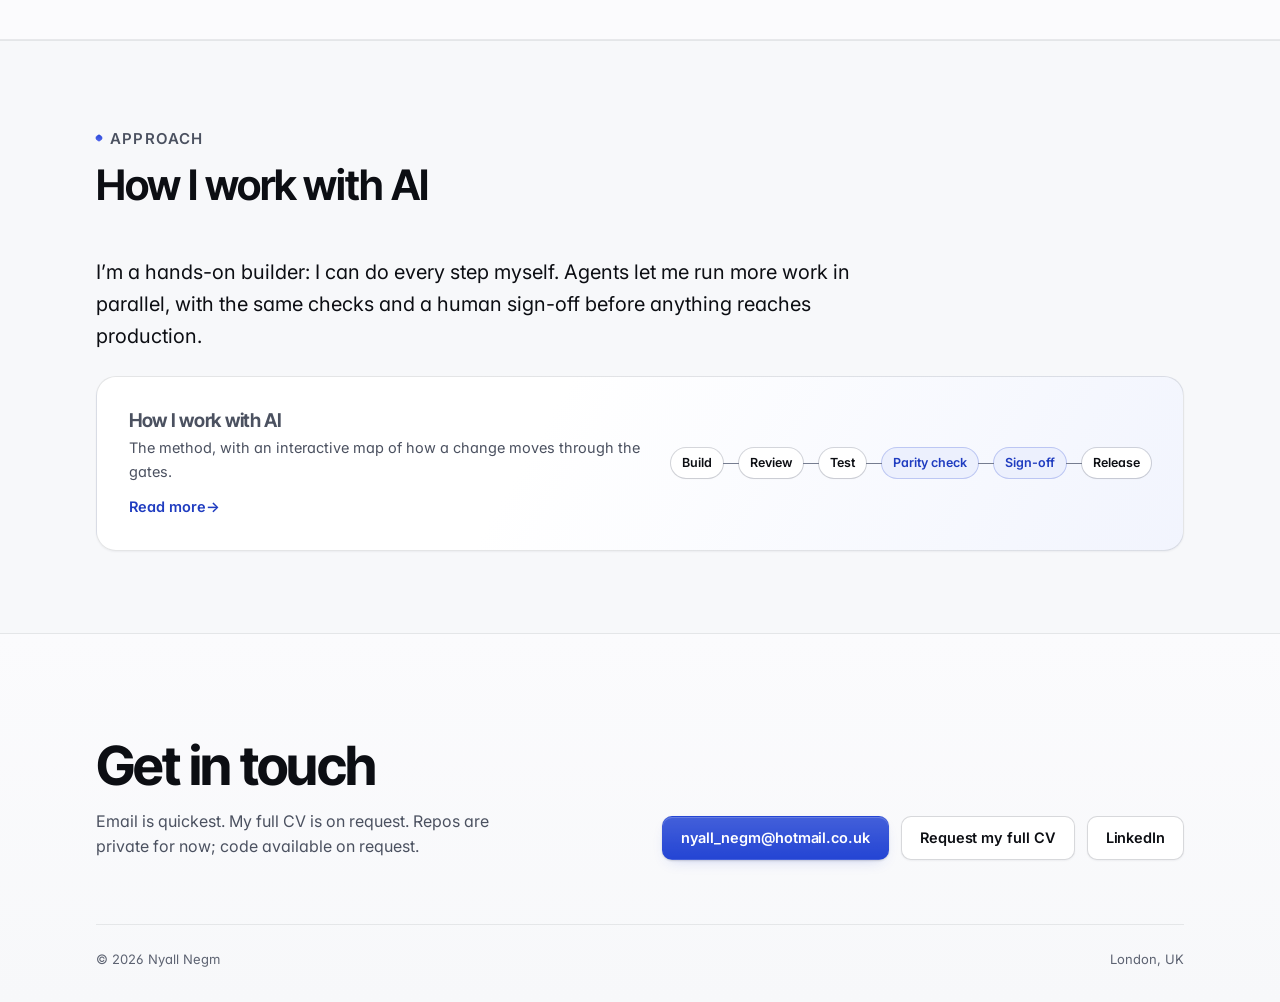
==== commit 38af6e8e: "Use the real before/after for account reporting and dashboard builds Co-Authored-By: Claude Opus 5.5" ====
--- a/docs/index.html
+++ b/docs/index.html
@@ -106,7 +106,7 @@
     <div class="wrap intro">
       <h2 id="intro-h">Hello, I’m Nyall.</h2>
       <p>Ten years in data and analytics, most of them on Microsoft Power BI and Fabric. I designed and built a global group’s data platform from scratch, and the C-suite, client, finance and operational reporting that runs on it. I lead a team of BI analysts and developers and own the technical roadmap and data strategy for BI. Psychology and neuroscience background, which is why I care how people actually read a report.</p>
-      <div class="intro-stats"><ul class="stats home" aria-label="Outcomes"><li><b class="words">Zero → group-wide</b><span>the data platform I built from scratch, now used by the C-suite, finance, operations and clients</span></li><li><b class="words">Collating → analysing</b><span>regional teams stopped gathering figures by hand; automated reporting brings the data in for them</span></li><li><b class="words">Weeks → days</b><span>to build a new dashboard, with standard templates</span></li><li><b class="words">Monthly → daily</b><span>reporting for a major account, with 85% less effort to produce it</span></li></ul></div>
+      <div class="intro-stats"><ul class="stats home" aria-label="Outcomes"><li><b class="words">Zero → group-wide</b><span>the data platform I built from scratch, now used by the C-suite, finance, operations and clients</span></li><li><b class="words">Collating → analysing</b><span>regional teams stopped gathering figures by hand; automated reporting brings the data in for them</span></li><li><b class="words">Weeks → days</b><span>to build a new dashboard, with standard templates</span></li><li><b class="words">Weekly → twice daily</b><span>reporting for a major account, each run in under an hour instead of a full day</span></li></ul></div>
     </div>
   </section>
 
@@ -145,7 +145,7 @@
       </div>
       <div class="panel" role="tabpanel" id="p3" aria-labelledby="t3" tabindex="0" hidden>
         <div><h3>Lead Business Analyst</h3><p class="org">Tag / Smoke &amp; Mirrors (global creative production agency)</p><span class="meta">2019 – 2021</span></div>
-        <div><ul><li>Global account reporting.</li><li>Moved a major account from monthly to daily reporting, cutting reporting time by 85%.</li></ul><a class="link role-link" href="career.html#role-tag">In detail on the Career page <svg viewBox="0 0 16 16" fill="none" aria-hidden="true"><path d="M3 8h10M9 4l4 4-4 4" stroke="currentColor" stroke-width="1.8" stroke-linecap="round" stroke-linejoin="round"/></svg></a></div>
+        <div><ul><li>Global account reporting.</li><li>Turned a major account’s weekly report, which took a full day to build, into one produced twice a day in under an hour.</li></ul><a class="link role-link" href="career.html#role-tag">In detail on the Career page <svg viewBox="0 0 16 16" fill="none" aria-hidden="true"><path d="M3 8h10M9 4l4 4-4 4" stroke="currentColor" stroke-width="1.8" stroke-linecap="round" stroke-linejoin="round"/></svg></a></div>
       </div>
       <div class="panel" role="tabpanel" id="p4" aria-labelledby="t4" tabindex="0" hidden>
         <div><h3>Earlier roles</h3><p class="org">Business analysis and research</p><span class="meta">2016 – 2018</span></div>
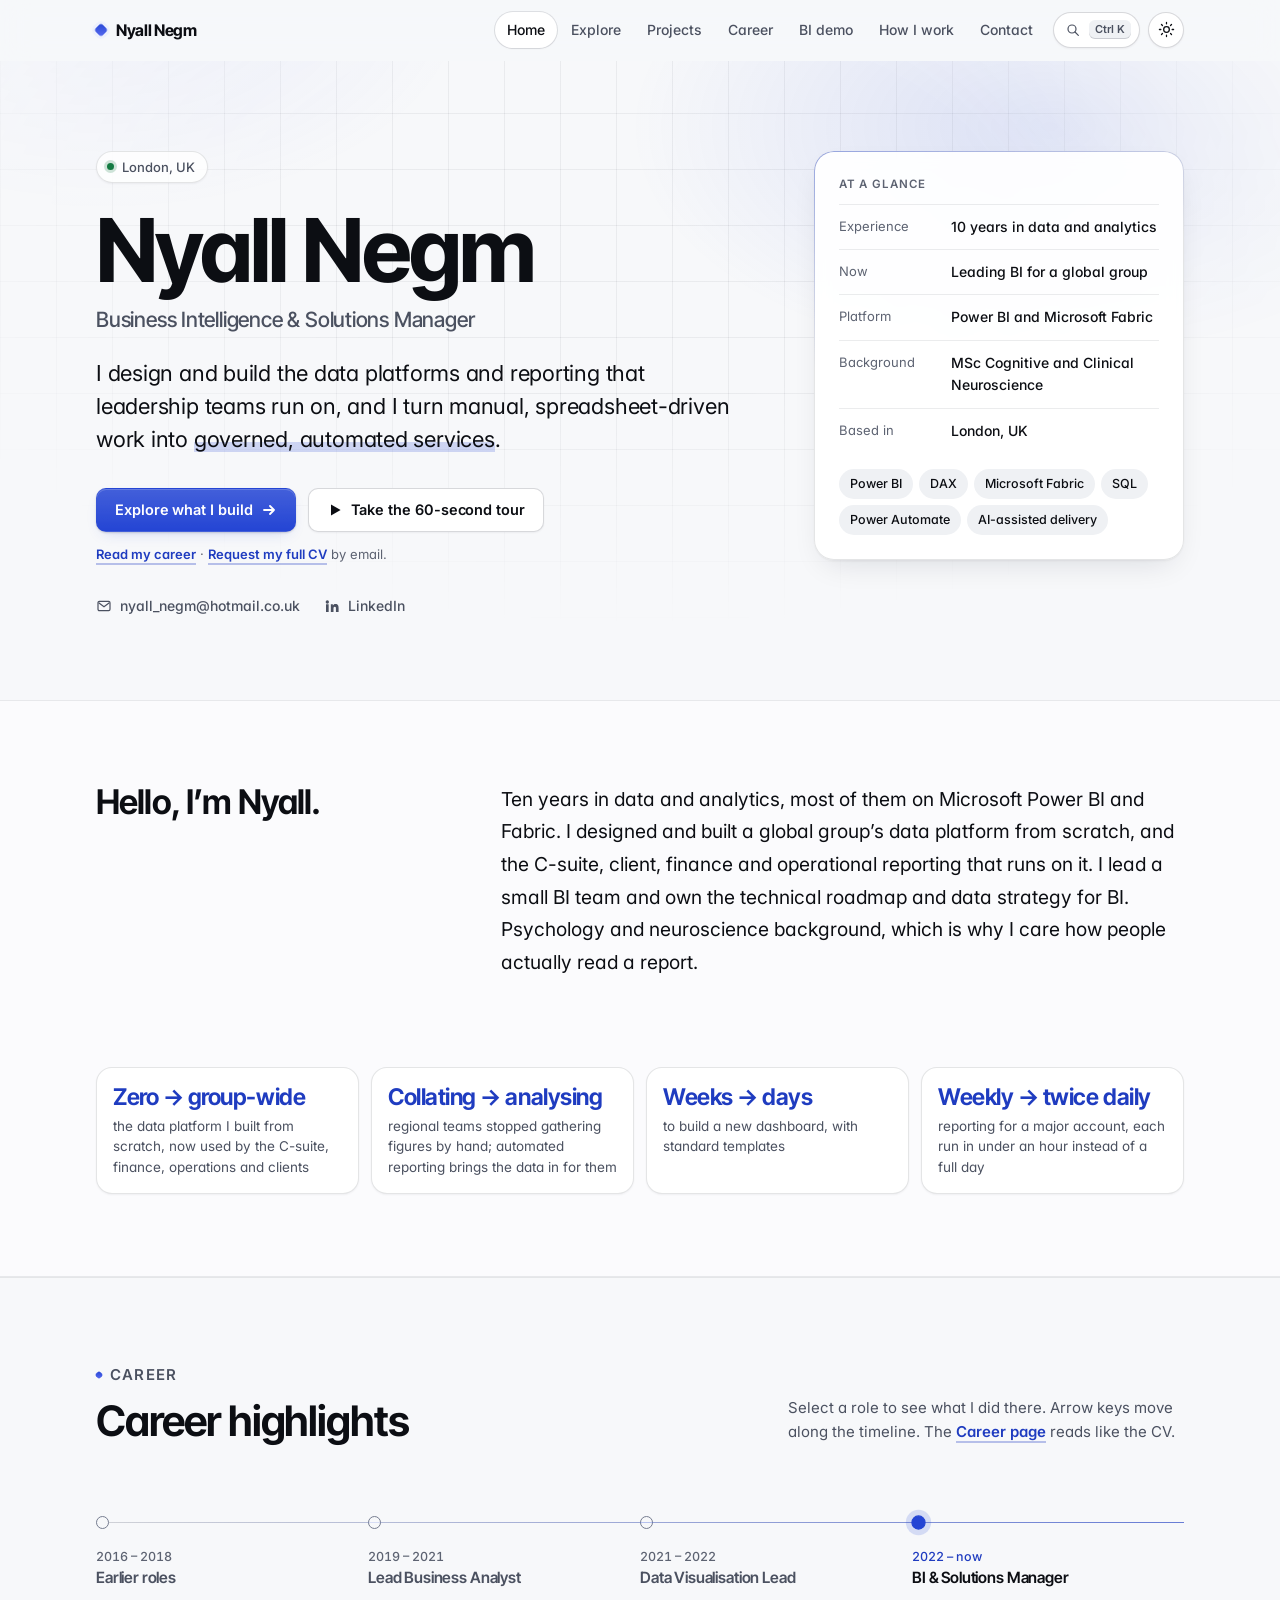
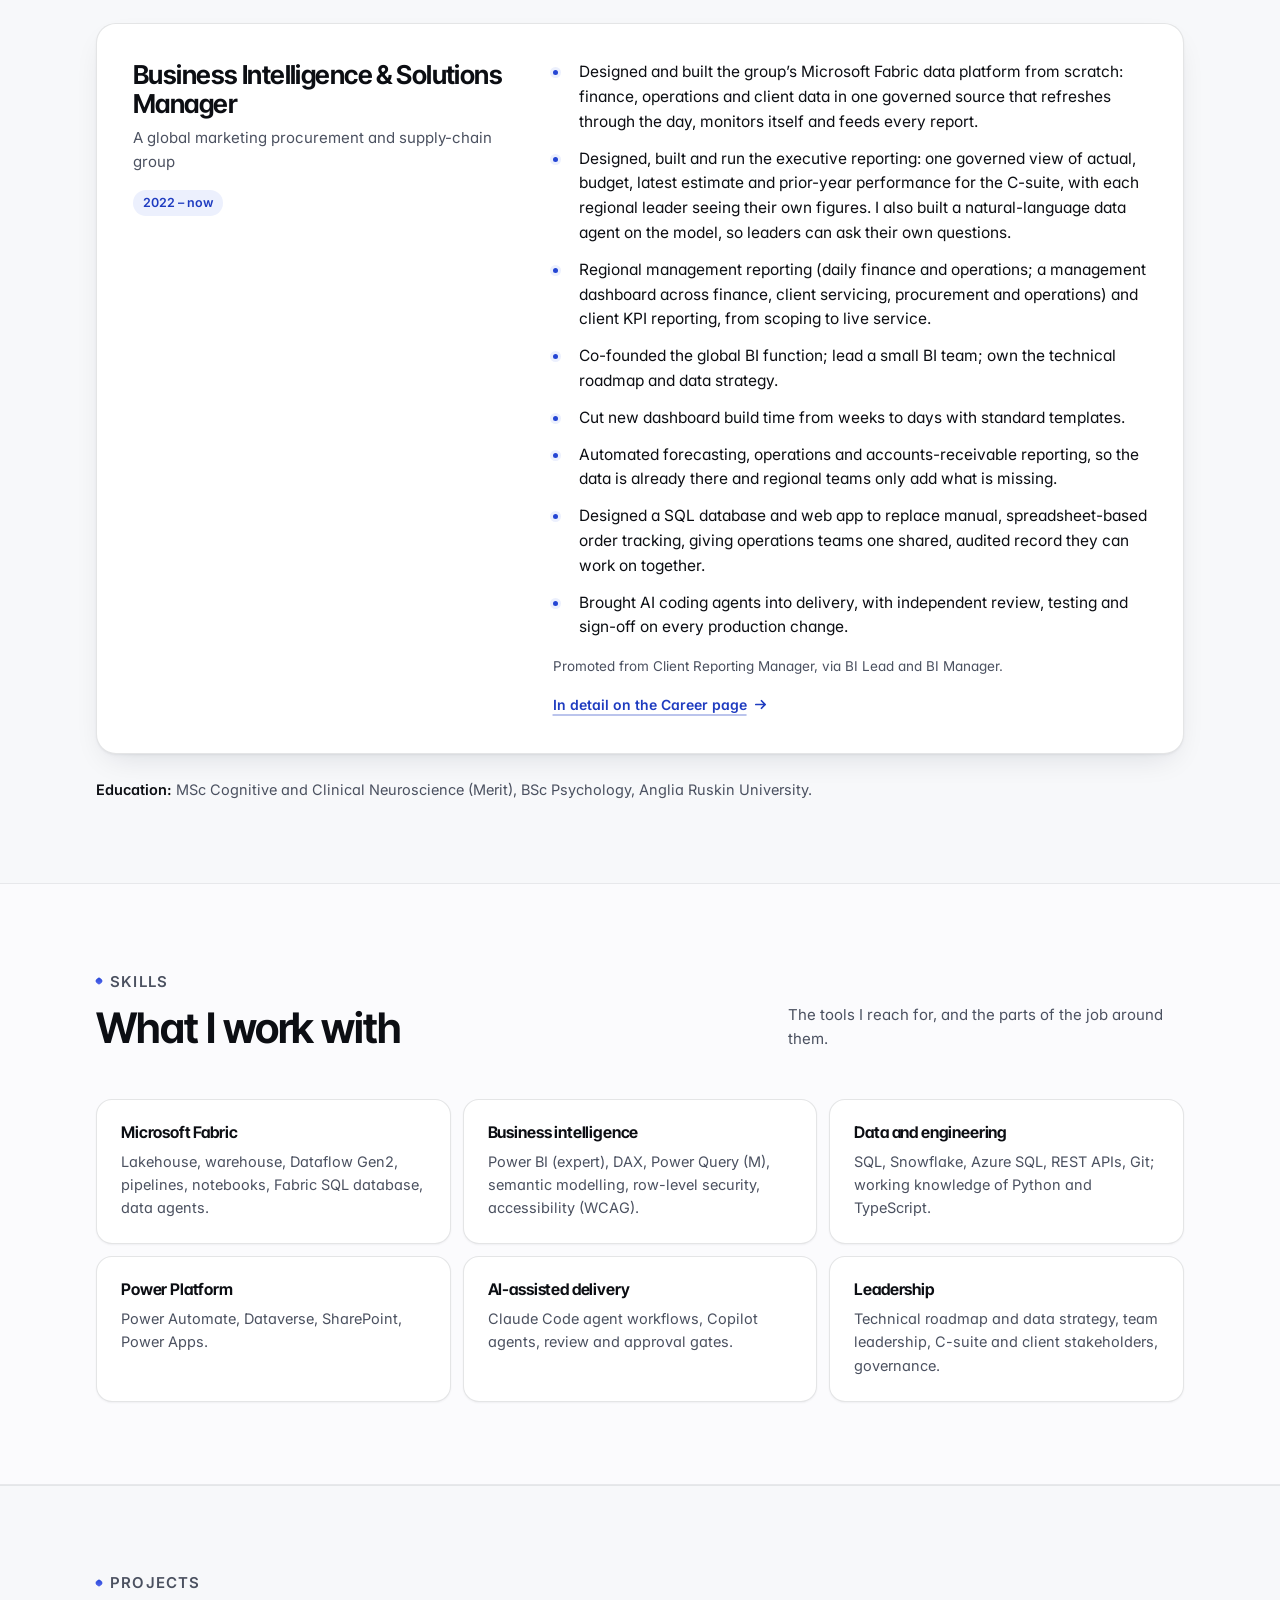
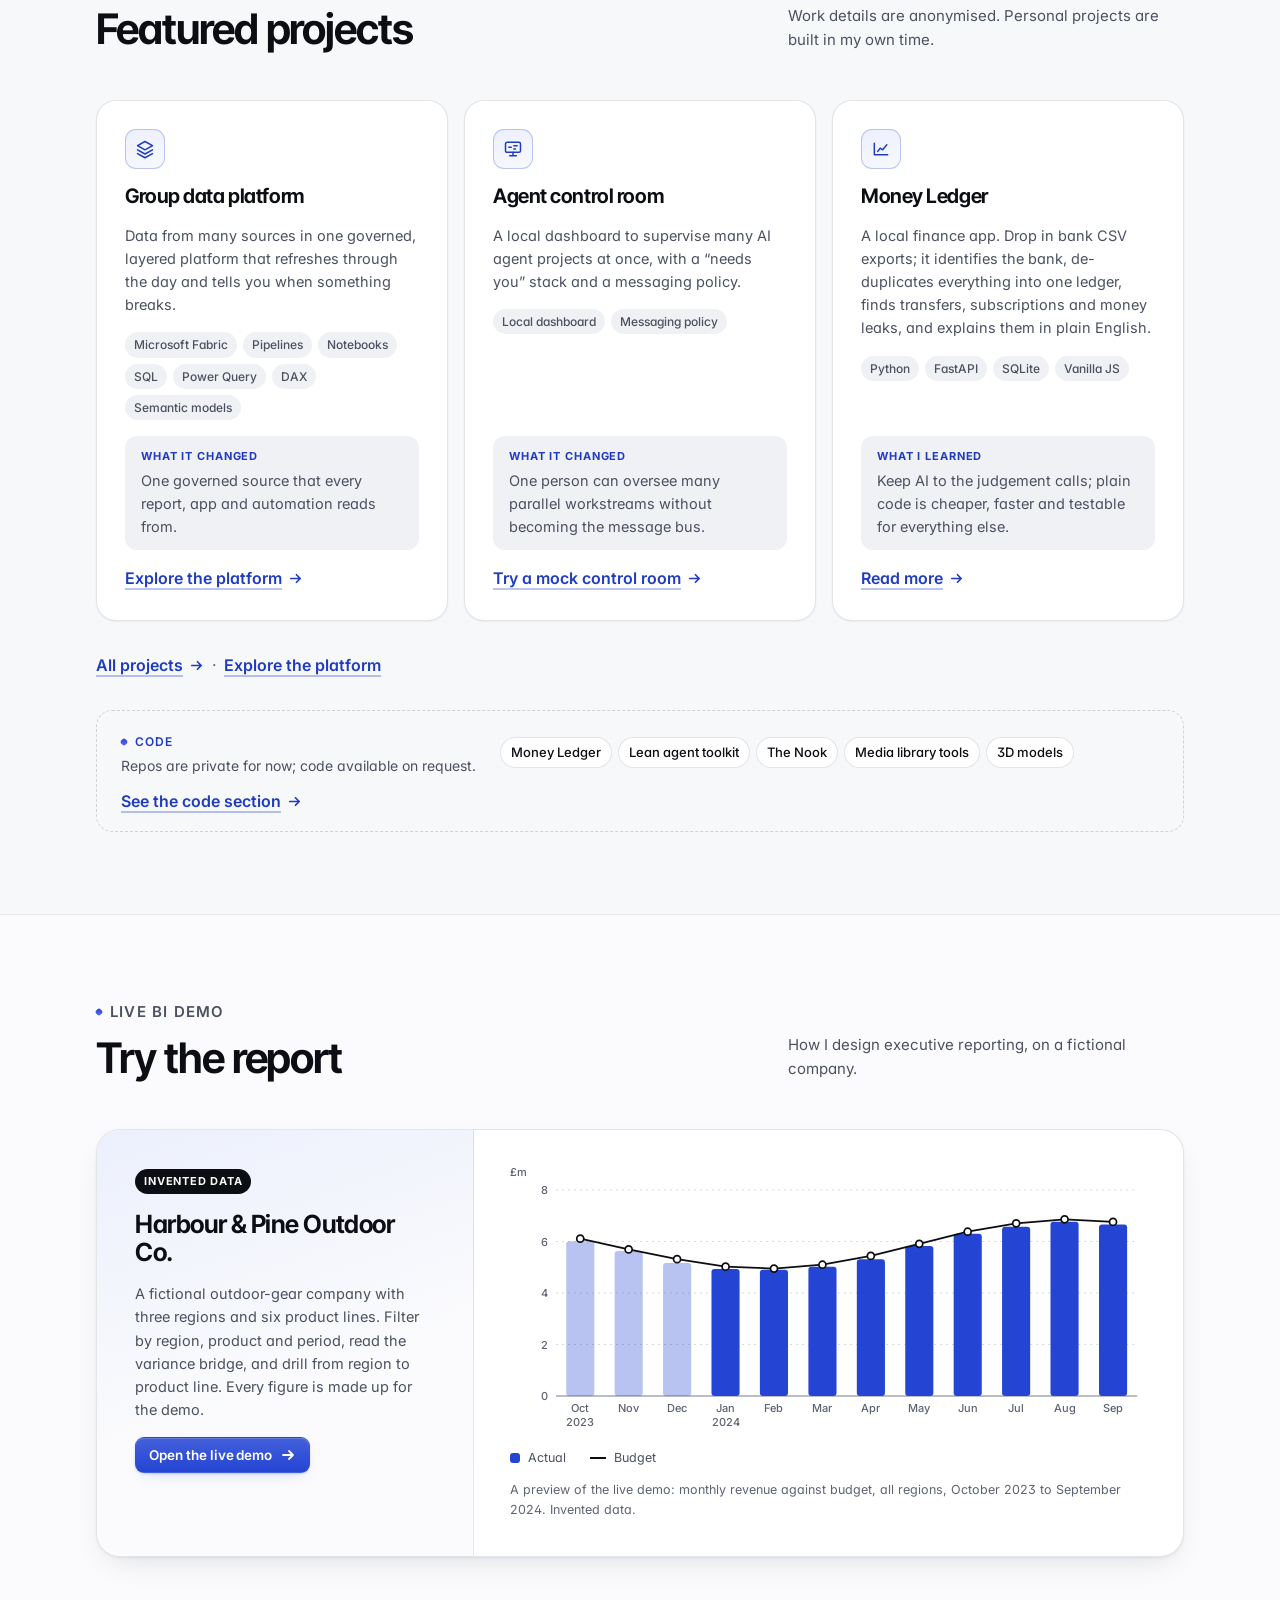
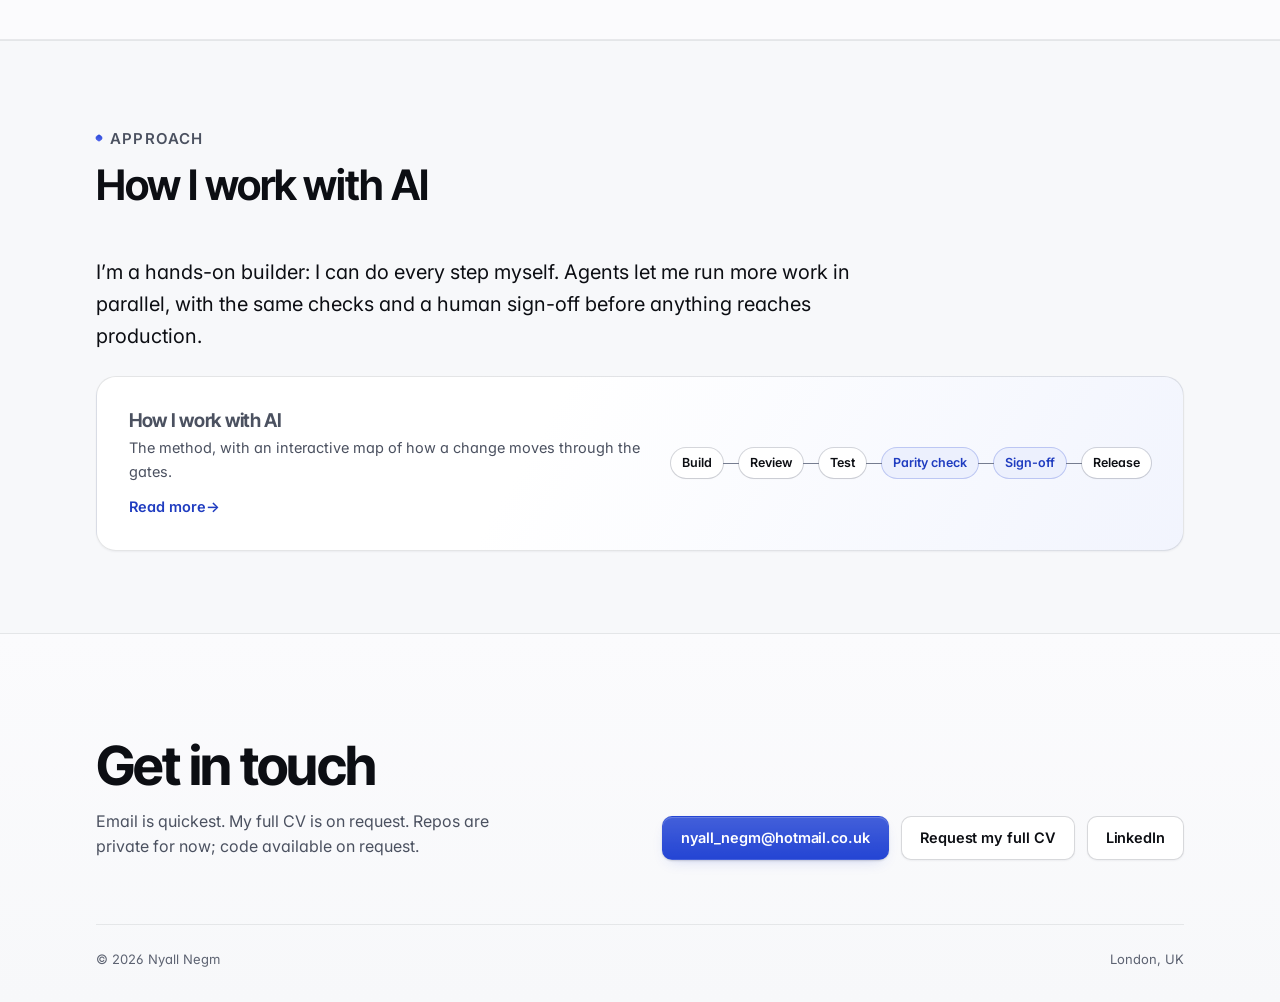
==== commit 786dded5: "Small BI team, data agent built, post-merger integration case study Co-Authored-By: Claude Opus 5.5 " ====
--- a/docs/index.html
+++ b/docs/index.html
@@ -105,7 +105,7 @@
   <section class="sec alt" aria-labelledby="intro-h">
     <div class="wrap intro">
       <h2 id="intro-h">Hello, I’m Nyall.</h2>
-      <p>Ten years in data and analytics, most of them on Microsoft Power BI and Fabric. I designed and built a global group’s data platform from scratch, and the C-suite, client, finance and operational reporting that runs on it. I lead a team of BI analysts and developers and own the technical roadmap and data strategy for BI. Psychology and neuroscience background, which is why I care how people actually read a report.</p>
+      <p>Ten years in data and analytics, most of them on Microsoft Power BI and Fabric. I designed and built a global group’s data platform from scratch, and the C-suite, client, finance and operational reporting that runs on it. I lead a small BI team and own the technical roadmap and data strategy for BI. Psychology and neuroscience background, which is why I care how people actually read a report.</p>
       <div class="intro-stats"><ul class="stats home" aria-label="Outcomes"><li><b class="words">Zero → group-wide</b><span>the data platform I built from scratch, now used by the C-suite, finance, operations and clients</span></li><li><b class="words">Collating → analysing</b><span>regional teams stopped gathering figures by hand; automated reporting brings the data in for them</span></li><li><b class="words">Weeks → days</b><span>to build a new dashboard, with standard templates</span></li><li><b class="words">Weekly → twice daily</b><span>reporting for a major account, each run in under an hour instead of a full day</span></li></ul></div>
     </div>
   </section>
@@ -127,9 +127,9 @@
         <div>
           <ul>
             <li>Designed and built the group’s Microsoft Fabric data platform from scratch: finance, operations and client data in one governed source that refreshes through the day, monitors itself and feeds every report.</li>
-            <li>Designed, built and run the executive reporting: one governed view of actual, budget, latest estimate and prior-year performance for the C-suite, with each regional leader seeing their own figures. Now adding a natural-language data agent so leaders can ask their own questions.</li>
+            <li>Designed, built and run the executive reporting: one governed view of actual, budget, latest estimate and prior-year performance for the C-suite, with each regional leader seeing their own figures. I also built a natural-language data agent on the model, so leaders can ask their own questions.</li>
             <li>Regional management reporting (daily finance and operations; a management dashboard across finance, client servicing, procurement and operations) and client KPI reporting, from scoping to live service.</li>
-            <li>Co-founded the global BI function; lead a team of analysts and developers; own the technical roadmap and data strategy.</li>
+            <li>Co-founded the global BI function; lead a small BI team; own the technical roadmap and data strategy.</li>
             <li>Cut new dashboard build time from weeks to days with standard templates.</li>
             <li>Automated forecasting, operations and accounts-receivable reporting, so the data is already there and regional teams only add what is missing.</li>
             <li>Designed a SQL database and web app to replace manual, spreadsheet-based order tracking, giving operations teams one shared, audited record they can work on together.</li>
--- a/docs/assets/style.css
+++ b/docs/assets/style.css
@@ -894,6 +894,10 @@
 .role-h{display:flex;flex-wrap:wrap;justify-content:space-between;align-items:baseline;gap:4px 16px;margin-bottom:var(--s3)}
 .role-h h3{font-size:clamp(18px,1.8vw,21px);font-weight:650}
 .role-h .org{font-size:14.5px;color:var(--muted);margin-top:3px}
+.role-dates{display:flex;flex-direction:column;align-items:flex-end;gap:4px}
+.dur{font-size:13px;color:var(--muted);font-variant-numeric:tabular-nums;padding-right:10px}
+.sub-when{display:block;font-size:13.5px;color:var(--muted);font-variant-numeric:tabular-nums}
+@media (max-width:560px){.role-dates{flex-direction:row;align-items:baseline;gap:10px}.dur{padding-right:0}}
 .when{font:600 13px var(--sans);color:var(--accent-ink);background:var(--accent-wash);padding:3px 10px;border-radius:999px;white-space:nowrap;font-variant-numeric:tabular-nums}
 .ach{list-style:none;margin:0;padding:0;display:grid;gap:8px}
 .ach li{position:relative;padding-left:20px;font-size:15px;line-height:1.6}
@@ -967,6 +971,9 @@
   .cv .role-h h3{font-size:10.5pt}
   .cv .role-h .org{font-size:9pt;margin-top:0;color:#4b5160}
   .cv .when{font-size:8.5pt;background:none;padding:0;color:#1f3cc0}
+  .cv .role-dates{flex-direction:row;align-items:baseline;gap:6pt}
+  .cv .dur,.cv .sub-when{font-size:8.5pt;padding:0;color:#4b5160}
+  .cv .sub-when{display:inline;margin-left:4pt}
   .cv .ach{gap:1pt!important}
   .cv .ach li{font-size:8.9pt!important;line-height:1.36!important;padding-left:9pt}
   .cv .ach li::before{left:0;top:.62em;width:3.5pt;height:3.5pt}
